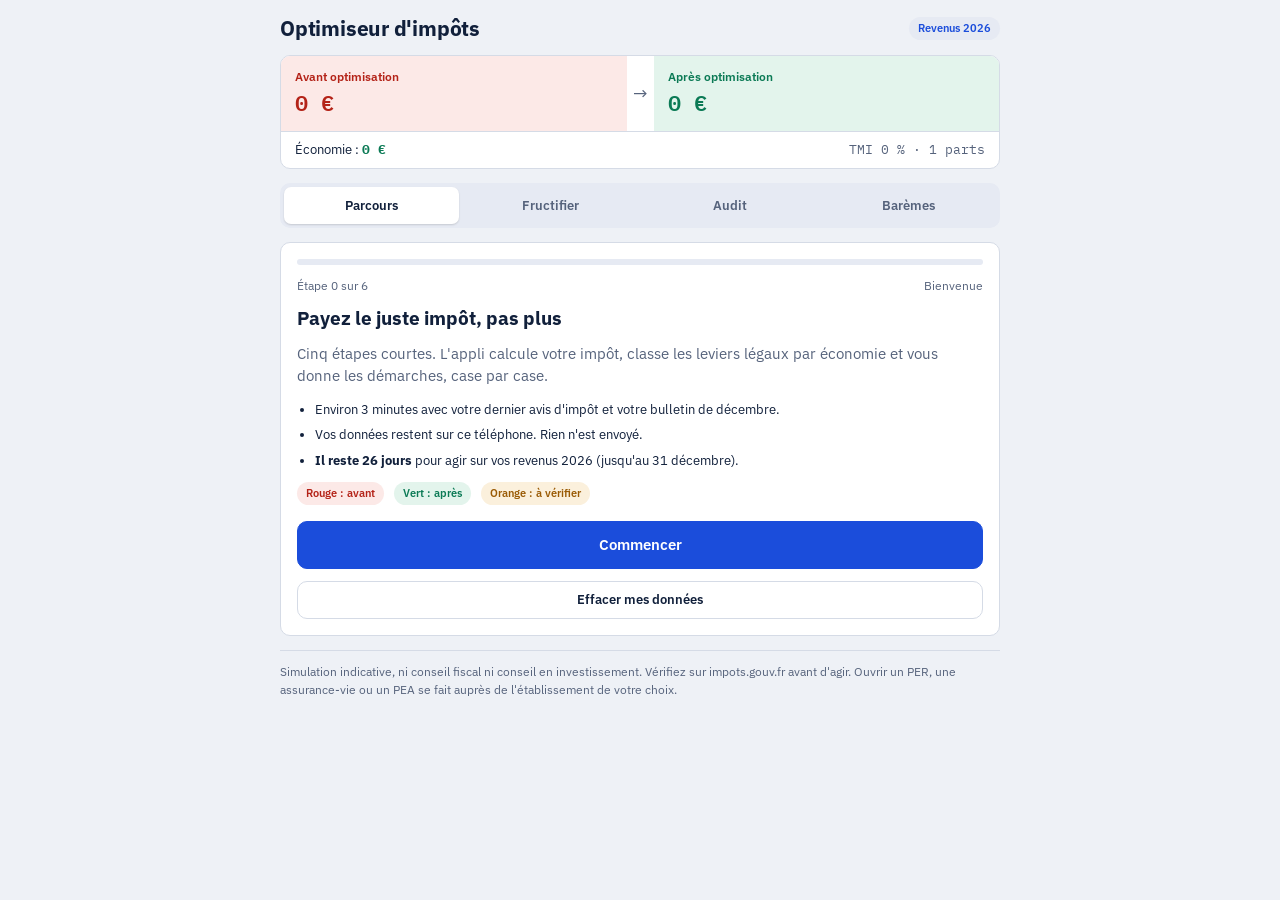
==== impots/index.html @ b3fdb509 "Ajout de l'optimiseur d'impôts dans impots/ Parcours guidé, avant/après en couleurs, module Fructifi" ====
<!doctype html>
<html lang="fr">
<head>
<meta charset="utf-8">
<meta name="viewport" content="width=device-width,initial-scale=1,viewport-fit=cover">
<title>Optimiseur d'impôts</title>
<meta name="theme-color" content="#1B4DDB">
<meta name="apple-mobile-web-app-capable" content="yes">
<meta name="apple-mobile-web-app-title" content="Optimiseur impôts">
<link rel="manifest" href="manifest.webmanifest">
<link rel="preconnect" href="https://fonts.googleapis.com">
<link rel="stylesheet" href="https://fonts.googleapis.com/css2?family=IBM+Plex+Mono:wght@400;500;600&family=IBM+Plex+Sans:wght@400;500;600;700&display=swap">
<link rel="stylesheet" href="style.css">
</head>
<body>
<div class="wrap" id="app"></div>
<script src="params.js"></script>
<script src="calc.js"></script>
<script src="app.js"></script>
</body>
</html>
---- impots/style.css ----
/* Code couleur : ROUGE = avant optimisation · VERT = après · ORANGE = à vérifier ou contrainte · BLEU = action */
:root{
  --bg:#EEF1F6; --surface:#FFFFFF; --ink:#11203B; --muted:#56637C; --line:#D5DBE6; --chip:#E6EAF3;
  --accent:#1B4DDB; --accent-ink:#FFFFFF;
  --bad:#B42318; --bad-bg:#FCE9E7; --good:#0B7A55; --good-bg:#E3F4EC; --warn:#9A5B05; --warn-bg:#FBF0DC;
  --font:'IBM Plex Sans',system-ui,-apple-system,'Segoe UI',sans-serif;
  --mono:'IBM Plex Mono',ui-monospace,Menlo,Consolas,monospace;
}
@media (prefers-color-scheme: dark){:root:not([data-theme="light"]){
  --bg:#0C1322; --surface:#142038; --ink:#E7ECF7; --muted:#9AA7C1; --line:#26334F; --chip:#1E2C49;
  --accent:#7FA3FF; --accent-ink:#0C1322;
  --bad:#FF8F86; --bad-bg:#3D1C1A; --good:#4FD1A0; --good-bg:#12332B; --warn:#F2B15C; --warn-bg:#3A2D14; color-scheme:dark}}
:root[data-theme="dark"]{
  --bg:#0C1322; --surface:#142038; --ink:#E7ECF7; --muted:#9AA7C1; --line:#26334F; --chip:#1E2C49;
  --accent:#7FA3FF; --accent-ink:#0C1322;
  --bad:#FF8F86; --bad-bg:#3D1C1A; --good:#4FD1A0; --good-bg:#12332B; --warn:#F2B15C; --warn-bg:#3A2D14; color-scheme:dark}
*{box-sizing:border-box}
html{-webkit-text-size-adjust:100%}
body{margin:0;background:var(--bg);color:var(--ink);font-family:var(--font);font-size:15px;line-height:1.5;
  padding-block:16px 48px;padding-left:max(16px,env(safe-area-inset-left,0px));padding-right:max(16px,env(safe-area-inset-right,0px))}
.wrap{max-width:720px;margin:0 auto;display:flex;flex-direction:column;gap:14px}
h1{font-size:21px;line-height:1.2;margin:0;font-weight:700;letter-spacing:-.01em}
h2{font-size:19px;line-height:1.25;margin:0;font-weight:700}
h3{font-size:16px;margin:0;font-weight:600;line-height:1.3}
.eyebrow{font-size:12px;font-weight:600;text-transform:uppercase;letter-spacing:.08em;color:var(--muted)}
p{margin:0}
.muted{color:var(--muted)}
.small{font-size:13px}
.num{font-family:var(--mono);font-variant-numeric:tabular-nums}
.card{background:var(--surface);border:1px solid var(--line);border-radius:10px;padding:16px;display:flex;flex-direction:column;gap:14px;min-width:0}
:focus-visible{outline:2px solid var(--accent);outline-offset:2px}
button{font:inherit;cursor:pointer;color:inherit}
a{color:var(--accent);overflow-wrap:anywhere}

/* barre du haut */
.top{display:flex;justify-content:space-between;align-items:center;gap:10px}
.tabs{display:grid;grid-template-columns:repeat(4,1fr);gap:4px;background:var(--chip);padding:4px;border-radius:10px}
.tabs button{border:0;background:transparent;color:var(--muted);padding:9px 2px;border-radius:7px;font-weight:600;font-size:13px}
.chart{width:100%;height:auto;display:block}
.chart .grid{stroke:var(--line);stroke-width:1}
.chart .axis{fill:var(--muted);font-size:10px;font-family:var(--mono)}
input[type=range]{width:100%;accent-color:var(--accent)}
.alloc{display:flex;flex-direction:column;gap:8px;padding-top:12px;border-top:1px solid var(--line)}
.alloc-h{display:flex;justify-content:space-between;gap:8px;align-items:center}
.tabs button[aria-selected="true"]{background:var(--surface);color:var(--ink);box-shadow:0 1px 2px rgba(0,0,0,.14)}
.prog{height:6px;background:var(--chip);border-radius:99px;overflow:hidden}
.prog>i{display:block;height:100%;background:var(--accent);border-radius:99px}
.steps{display:flex;justify-content:space-between;font-size:12px;color:var(--muted)}

/* avant / après */
.ba{display:grid;grid-template-columns:1fr auto 1fr;gap:0;align-items:stretch;border:1px solid var(--line);border-radius:10px;background:var(--surface);overflow:hidden}
.ba .side{padding:12px 14px;min-width:0}
.ba .side.before{background:var(--bad-bg);color:var(--bad)}
.ba .side.after{background:var(--good-bg);color:var(--good)}
.ba .k{display:block;font-size:12px;font-weight:600}
.ba .v{display:block;font-family:var(--mono);font-size:22px;font-weight:600;font-variant-numeric:tabular-nums;overflow-wrap:anywhere}
.ba .arrow{display:flex;align-items:center;padding:0 6px;color:var(--muted);font-size:18px;background:var(--surface)}
.ba .delta{grid-column:1/-1;padding:8px 14px;font-size:13px;border-top:1px solid var(--line);display:flex;justify-content:space-between;gap:10px;flex-wrap:wrap}
.ba .delta b{color:var(--good);font-family:var(--mono)}

/* formulaires */
.fld{display:flex;flex-direction:column;gap:5px;min-width:0}
.fld>label{font-weight:500;font-size:14px;display:flex;justify-content:space-between;gap:8px;align-items:baseline}
.case{font-family:var(--mono);font-size:11px;color:var(--muted);background:var(--chip);border-radius:4px;padding:1px 6px;white-space:nowrap}
.hint{font-size:12px;color:var(--muted)}
input[type=number]{font:inherit;font-family:var(--mono);color:var(--ink);background:var(--bg);border:1px solid var(--line);border-radius:8px;padding:11px 12px;width:100%;min-width:0;font-size:16px;font-variant-numeric:tabular-nums}
.row2{display:grid;grid-template-columns:1fr 1fr;gap:12px}
.row3{display:grid;grid-template-columns:repeat(3,1fr);gap:10px}
@media (max-width:420px){.row2{grid-template-columns:1fr}.row3{grid-template-columns:1fr}}
.opts{display:grid;gap:8px}
.opt{border:1px solid var(--line);background:var(--bg);border-radius:10px;padding:12px 14px;text-align:left;font-weight:500}
.opt[aria-pressed="true"]{border-color:var(--accent);background:var(--surface);box-shadow:inset 0 0 0 1px var(--accent);font-weight:600}
.opt small{display:block;font-weight:400;color:var(--muted)}
.sw{display:flex;gap:12px;align-items:flex-start;padding:10px 0;border-top:1px solid var(--line)}
.sw:first-of-type{border-top:0}
.sw input{width:22px;height:22px;margin-top:2px;flex:none;accent-color:var(--accent)}
.sw span b{display:block;font-weight:600}
.nav{display:flex;gap:10px;margin-top:4px}
.btn{border:1px solid var(--line);background:var(--surface);padding:12px 16px;border-radius:10px;font-weight:600;font-size:15px;flex:1;text-align:center}
.btn.primary{background:var(--accent);color:var(--accent-ink);border-color:var(--accent)}
.btn.ghost{background:transparent}
.btn.small{padding:8px 12px;font-size:13px;flex:none}

/* pastilles */
.tag{font-size:11px;font-weight:600;border-radius:999px;padding:3px 9px;background:var(--chip);color:var(--muted);white-space:nowrap}
.tag.good{background:var(--good-bg);color:var(--good)}
.tag.warn{background:var(--warn-bg);color:var(--warn)}
.tag.bad{background:var(--bad-bg);color:var(--bad)}
.tag.info{background:var(--chip);color:var(--accent)}

/* leviers */
.lv header{display:flex;justify-content:space-between;gap:10px;align-items:flex-start}
.tags{display:flex;gap:6px;flex-wrap:wrap;justify-content:flex-end}
.figs{display:grid;grid-template-columns:repeat(3,minmax(0,1fr));gap:8px}
.figs>div{background:var(--bg);border-radius:8px;padding:8px 10px;min-width:0}
.figs .k{display:block;font-size:11px;color:var(--muted);line-height:1.3}
.figs b{font-family:var(--mono);font-size:15px;font-weight:600;overflow-wrap:anywhere}
.figs .g b{color:var(--good)}
@media (max-width:420px){.figs{grid-template-columns:1fr 1fr}.figs>div:first-child{grid-column:1/-1}}
.mine{display:grid;grid-template-columns:1fr;gap:6px}
.res{display:flex;justify-content:space-between;gap:10px;flex-wrap:wrap;font-size:13px;background:var(--good-bg);color:var(--good);border-radius:8px;padding:8px 10px}
.res b{font-family:var(--mono)}
.res.off{background:var(--chip);color:var(--muted)}
details>summary{cursor:pointer;font-weight:600;font-size:14px;color:var(--accent)}
.todo{list-style:none;margin:10px 0 4px;padding:0;display:flex;flex-direction:column;gap:8px}
.todo li{display:flex;gap:10px;align-items:flex-start;font-size:14px}
.todo input{width:20px;height:20px;margin-top:1px;flex:none;accent-color:var(--good)}
.todo li.done span{text-decoration:line-through;color:var(--muted)}
.off{opacity:.65}

/* résultat */
table{border-collapse:collapse;width:100%;font-size:14px}
th,td{padding:8px 6px;border-bottom:1px solid var(--line);text-align:right;vertical-align:baseline}
th:first-child,td:first-child{text-align:left}
th{font-size:12px;font-weight:600}
th.b,td.b{color:var(--bad);font-family:var(--mono)}
th.a,td.a{color:var(--good);font-family:var(--mono)}
td.d{font-family:var(--mono);color:var(--muted)}
td.d.up{color:var(--good)} td.d.dn{color:var(--bad)}
tr.total td{font-weight:700;border-bottom:0;font-size:15px}
.tbl{overflow-x:auto}
.bars{display:flex;flex-direction:column;gap:8px}
.bar{display:grid;grid-template-columns:56px 1fr;gap:8px;align-items:center;font-size:13px}
.bar i{display:block;height:22px;border-radius:5px;min-width:3px}
.bar.before i{background:var(--bad)} .bar.after i{background:var(--good)}
.bar .t{display:flex;align-items:center;gap:8px;font-family:var(--mono);font-size:13px}
.kv{display:flex;justify-content:space-between;gap:10px;padding:6px 0;border-bottom:1px solid var(--line);font-size:14px}
.kv:last-child{border-bottom:0}
.notice{background:var(--warn-bg);color:var(--warn);border-radius:8px;padding:10px 12px;font-size:13px}
.disc{font-size:12px;color:var(--muted);border-top:1px solid var(--line);padding-top:12px}
.chips{display:flex;gap:6px;flex-wrap:wrap}
.chips button{border:1px solid var(--line);background:var(--surface);border-radius:999px;padding:6px 12px;font-size:13px;font-weight:500}
.chips button[aria-pressed="true"]{background:var(--accent);color:var(--accent-ink);border-color:var(--accent)}
.hero{display:flex;flex-direction:column;gap:12px}
.hero ul{margin:0;padding-left:18px;display:flex;flex-direction:column;gap:6px}
.legend{display:flex;gap:10px;flex-wrap:wrap;font-size:12px}
@media (prefers-reduced-motion:no-preference){.prog>i{transition:width .25s}}

td.num,td.d{white-space:nowrap}
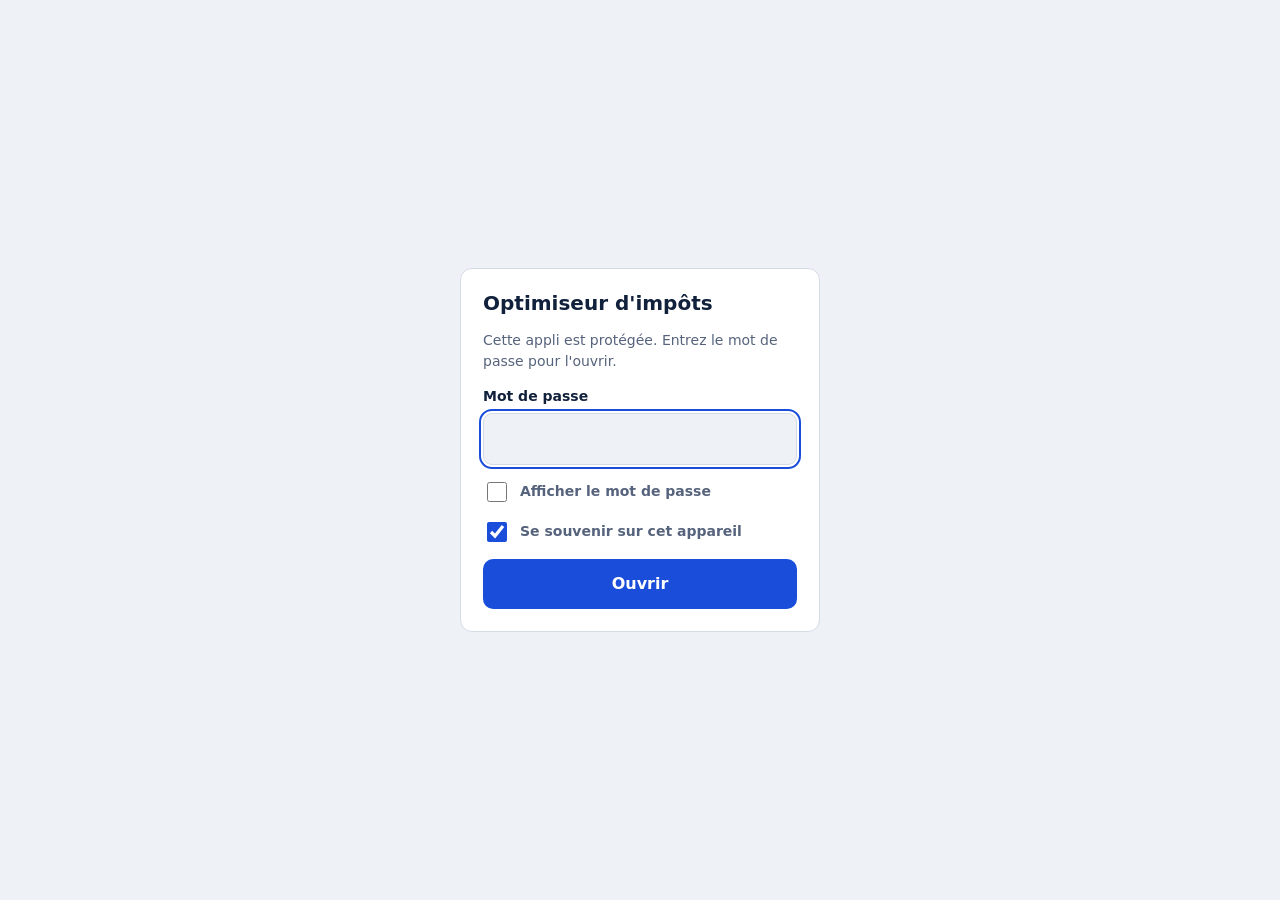
==== commit bb340052: "Protection par mot de passe des deux applis Le contenu de SCO Rempla et de l'optimiseur est chiffré " ====
--- a/impots/index.html
+++ b/impots/index.html
@@ -4,18 +4,85 @@
 <meta charset="utf-8">
 <meta name="viewport" content="width=device-width,initial-scale=1,viewport-fit=cover">
 <title>Optimiseur d'impôts</title>
+<meta name="robots" content="noindex">
 <meta name="theme-color" content="#1B4DDB">
 <meta name="apple-mobile-web-app-capable" content="yes">
 <meta name="apple-mobile-web-app-title" content="Optimiseur impôts">
 <link rel="manifest" href="manifest.webmanifest">
-<link rel="preconnect" href="https://fonts.googleapis.com">
-<link rel="stylesheet" href="https://fonts.googleapis.com/css2?family=IBM+Plex+Mono:wght@400;500;600&family=IBM+Plex+Sans:wght@400;500;600;700&display=swap">
-<link rel="stylesheet" href="style.css">
+<style>
+:root{--bg:#EEF1F6;--surface:#FFFFFF;--ink:#11203B;--muted:#56637C;--line:#D5DBE6;--accent:#1B4DDB;--accent-ink:#FFFFFF;--bad:#B42318;--bad-bg:#FCE9E7}
+@media (prefers-color-scheme: dark){:root{--bg:#0C1322;--surface:#142038;--ink:#E7ECF7;--muted:#9AA7C1;--line:#26334F;--accent:#7FA3FF;--accent-ink:#0C1322;--bad:#FF8F86;--bad-bg:#3D1C1A;color-scheme:dark}}
+*{box-sizing:border-box}
+html,body{height:100%}
+body{margin:0;background:var(--bg);color:var(--ink);font:16px/1.5 system-ui,-apple-system,"Segoe UI",sans-serif;display:flex;align-items:center;justify-content:center;
+  padding-block:max(24px,env(safe-area-inset-top,0px)) max(24px,env(safe-area-inset-bottom,0px));padding-left:max(16px,env(safe-area-inset-left,0px));padding-right:max(16px,env(safe-area-inset-right,0px))}
+form{width:100%;max-width:360px;background:var(--surface);border:1px solid var(--line);border-radius:12px;padding:22px;display:flex;flex-direction:column;gap:14px}
+h1{margin:0;font-size:20px;line-height:1.25}
+p{margin:0;color:var(--muted);font-size:14px}
+label{font-weight:600;font-size:14px}
+input[type=password],input[type=text]{width:100%;font:inherit;font-size:17px;color:var(--ink);background:var(--bg);border:1px solid var(--line);border-radius:9px;padding:12px}
+.row{display:flex;gap:10px;align-items:center;font-size:14px;color:var(--muted)}
+.row input{width:20px;height:20px;accent-color:var(--accent)}
+button{font:inherit;font-weight:600;border:0;border-radius:10px;padding:13px;background:var(--accent);color:var(--accent-ink);cursor:pointer}
+button:disabled{opacity:.6}
+.err{background:var(--bad-bg);color:var(--bad);border-radius:8px;padding:9px 11px;font-size:14px}
+:focus-visible{outline:2px solid var(--accent);outline-offset:2px}
+</style>
 </head>
 <body>
-<div class="wrap" id="app"></div>
-<script src="params.js"></script>
-<script src="calc.js"></script>
-<script src="app.js"></script>
+<form id="f" autocomplete="on" hidden>
+  <h1>Optimiseur d'impôts</h1>
+  <p>Cette appli est protégée. Entrez le mot de passe pour l'ouvrir.</p>
+  <div style="display:flex;flex-direction:column;gap:6px">
+    <label for="pw">Mot de passe</label>
+    <input id="pw" type="password" autocomplete="current-password" autocapitalize="off" autocorrect="off" spellcheck="false" required>
+  </div>
+  <label class="row" for="show"><input id="show" type="checkbox"> Afficher le mot de passe</label>
+  <label class="row" for="rem"><input id="rem" type="checkbox" checked> Se souvenir sur cet appareil</label>
+  <div class="err" id="err" hidden>Mot de passe incorrect. Vérifiez les majuscules et les caractères spéciaux.</div>
+  <button id="go" type="submit">Ouvrir</button>
+</form>
+<script>
+(function () {
+  var D = {"id":"impots","iter":600000,"salt":"4r4L57R8OZOiMh2BPppAYw==","iv":"BMoftlygWNeYhA72","ct":"bpT/smKWw5t0KqSNMHw0/flirz+NlZtHzWcdR+HH6gSvURE9rX8y9WTKLU5cIkwkW9RKjoduJo2BXuY49rKn3UB+IH7U2OjMyc5VPpYePfGCrC/qRBCkzbY8iQ1/uTGlV6MbZE7IjgNk9Z83cSUD2bUtfGWtwft77QEUyaQfGIfo0mpdRXl9D/eOV9gKiXQQp/M/UBdzRLtYzYjid2/f7u1X+bcQE3KZFTVnJmn38sNwWAMMy1jpcdax1OOIcsmxZWy9DoLHLkEPfc5ycLywIAlqtzuSCnnixW5QTMCOfpskhFKkv/DNPfFTcRnN2ZQNkXA+rjT0HAOrtbecdLw7ELbeVuyWYL2SOGI7jwAlo/IHHTP/aPgAFQDO88HE/xYFEQieDX01ppTvIXKKfJcnvG1mzxzKu/ewgBwfDJKPHReWCtzcv82UOkjyinxl2+1EuwpCuNNFVf1NmlJtoIDgrM+43Og0QoOfB7sfSu1oZoEPpGt2rpL+eqpGqN66I0QqQLzuYWnhRePhkX/qxeyDB7xn/TPqDaXpWIVBLN2UOS5BPIKvhmOdY+ZJ+nlYZDm6OTDJceCwwqzbpojDSaXEWmSnQENWtsgufX229OHXN3fQ8gn+MBtTT2nzl92EuPOTum5kFztaM7WIgiHfHZCuoK2A8owhBabzl6HnNPzqsyTMWr9Ya+QSDy8dcAy4wRhtPl+h/qDbc/qge8lxwd7terSA2qIifhspRbxUUMU3Hjm6lqJ/hyP6x5q7erZ19mC5bxWDSAMu6JUOHtx7yrNzlB0krE4ySV6VJFkPDd5UuaCiC8w+yjG08aKosoCOHS6ZsktxiDNZZcpB3hTtDA0lhyuxaS+lojOPsDNzBZWAK8ATWw/Dwq3Xzdcfq5nC/+mlx33F0JMzZINL3EdJkrJVwMCshXTj4RqQqyvEYbj3gKu5xlhn+SfX7kSBCTfhRCO14CIH1ASM+G5t4cH/VXE087FYPp+0mo0Kf1dvct7vgkXvA7HCc4QDvlM7ruHijaeDS2nNAvOaSnw13HIjKbG9Y8mYH7Qxo+z38BSHpBigQgyUMgX/[base64]/P6jlJD1jdCLtTf6m+P4PfAAY4B6WTyV9Vitn1pKUxKW7izbD4jjv9Mk5eOLNyOL2eS06pd5LAAiOaF6TkN6M+YDLvI9pwQdH6ZNrkkjkF2Mw927JGRK/4OI7JUtdUTf9Z68+o/uI5Ty7mB0vjS8quc8WG6TQ4j9578wHGKp9FCNM7tZVxSu0Xu/bNMAhRKbFtNgexSV4Dx70qNGNdnDJSSVcbgsSiCnB7FJ8US9AEfsKUjS90Z2S072FPsAE6/QgNl+kZG38WeUnSgeq8uM4NLqzQvJLAVwkyfScAod+jtaT/KkuO3yqFLUeilEnoj+D1z1r/[base64]/r7lp6mWD2OzVUUU+0cX1JOGnUZ2NnnLaNqINVhtn25wvudwLOTWvToAnM6zcF1noAeeTXjkd4MmNhklqv7+AGO/qXQS39uJIc9yz7MIsDsnlYcVsgMRGVUDcaJuZlMyI2xfuXzArQoWBOzZzjDU0TvFNLiFwns+HLzN5n9PVjcbhNJh0Oq6tSfz3p9D6b2Ml/WrhrX4fqqMwpL2Gz+GwjQrgWD3KIqVkobaJZs7AUF57QtcG7NieH7eV1Kz1SXURM+cB+TKfjR74g2gijbck/wuZpPKp1+E9lcyamch0gCVW/9Y9wnbEYn/ZR929/eNwI3lbfynGs1Oc5nY/v81wB0JBpJB6k4ilcbTQyWOzUSGHJfe49NhesIbDdNMn63hQgnmWtw7LlTtbBYBJjICzx3n26/miIej7sVupMNhKsNBtgqm4TB2V8tSYOv8JJ7e1h2JYzTnFks9uaXrjIfX9DvXf3Tb+MTSe4g5wzMAqaycr4whh+ZR+Lfd6gheBEnkqZpvoQgdSoDmhQvnuxQ8FJaasxQ/ma1JfldwoQQl+eNaiAuO94gp9QMzue+06KN9a06axO71KCglXdbwtK7ftgsw0uWQGtFSYijs/VMPjbYEGmS3JNH6shOooSabzCeLruuUzhxw7MgfZBQhqRDlSFb+fJqoQDrT5ANcMyIuXVBbnVvObYOXgkc+5yKSCx+cZ3LDaBtUBKFiAbNv28NwT9Go6/GccLsfQ75isyfsz564+GQdjvcSt/nWXPlA4AUIgofCgiJ7C5hSA6OrtXPOM2dEqo88INQIzhvkG1AnDzsGw9e4DTS/RDNxgDiyZmHT0V/+XSzr4tP5x8RILafNIzVAsE/nxZi/+sJSLWyI2X2xci+WNkoHRyn+pL9tBd8kgmmXbskF4uACXz8+vZIH0MiCQzCT65PxVJOmIOH53vw/wUxbGOvdFCUmXpfGdZn5LGeUtlJ3QOLeNEeJ0rgENe4zWgrIZklQLUd/YlnCShyp6EPZs0uo3eQdpFJRC9wo2ejuBZHaNWSph4YRSAG3MvcrhoBGNankQLY56J6OOEFozs7o9lnypTxhW5McXi+Y6bB6Ol/LXLn1PYemS7PkYmWiIBijzsV8I2cXXz4vPh3b6rSsYYpV4DAKK8jz8ClwrCd9XHKHaNDhQPEQu0kFJFHeV8YrsBH/UBySPpj8+1lZUPhswG1zDu/tor0aWHEvXERdNpoSJko/vD8I+9bFJVDQaAIvigPs3BKZmCRRyH8REOwUS4xzuIIUSaJtou1kMYW5/H+1cEhMa0KsAyNoxz74Tw4BRNSl3phtlcdcadIQJHM9ucN0AJMbQuv2nt5IhZMWchpe+T0xx5J8y3XNtVPdCLm/MdAXAxZSXpk6CoKCQFvBmcG8yzbzlrU8sxQYMFXwCqVtV+UgjSxvL7fge++dgmyw2p6O/I6Vlz3Ydg1esUaOBCZ+1G0cR4FwnelY09rLGLVLPawdyYCDCyKMWMlfwgK9OQoh/kvrJTQgTtM/UK3nkdQXWxB+hQoFuBUsZstvFmko6jdz/5WRfRtbWCEPgskYJyjer+yZz6R9uzF4epAMpqWAXrElKr7f35XD/Gn5tZoY1rqE3TTkbm2wea6LCguyHE3PDlkXh8ib3HTcPtvVpWo/gieiRYG01aUyYyWEoPCf4deXAbQnjb5q6k591iQgW+H3c3F/B+R13KvUZ2R0fMCLl8HtfV78WwXHBis5ahMNTmndm8o8QItF/jAYB5BKDVpkrB+08b93SQJ4tfdubwyVOBs1UcBhH4jKceqoEprszCzcViBDGtF82kQhF7voiw0jpYWoiSf+65/hKHC9f0jYZ2b+fdtV4d1tvoO3TDNTADzWfhBhciW8iwU8NfLxuXUwvrWPq3umBtZ+tzrordPkj8Nc7rL2mpGkKa8ESM642vgwje9KalkT/NmLMdGLRiTkkJL8XRbSmIPELfaBW3eNGBadXEGE9Jgm12+MkuTTSqgE5+yj0spBfGGVrQdwgLjybA65eoMkcPrL3d79zlfYACgX9IIJT3Gt+GTLpPzMva/VUGfD3/eN34Gya28Vvr2m2cG9kEZbP792WfiX1j8hQVrV462dvWqMSHcAv1czRpdmy/alCWTJsielYpTbm3VzVD/bezHmrD8L8r7OXd79S19IuakFbFOLupIiPhfQBuOC0Jnf3yXrBkKSir26skVd0q1Gb5jsTxG2u+RMI9fPxflSpQahyjgP0stp2sjXnl9v/92VwXiwyO8PkU5FA50ihkege0dYqB+lBVh/kGkAAfeMi4GVleQPRxmY+dN+/mP5seI5n7FqUuOJttL0GK9NBnxLEuFBnoUkF9MNm9t+rmSjuffa+DZm5iEKTcUyfVfu5Tb5o1Gz0ADBGIXsSnA0Mk912ZlcsRQn72IXHmEzdOfZ+bcAVn1cHh3Cc1DV6pVAFAWl3wiG04+nZKITuswQ/6RVoHut72GnzFxsG2xc9/1wakQbtNJV/KFKvPPxYpYA4v2bgRGdXet6HKVEbQLJeihDmPMMShLDOe5LUFSs20LU2COSDMegzjbAFVZLoWFuJ0cregVtkgjZGYhzqQkUeeAcRcFAtsQDgeGSCkwYvTZstIsC9fDLXmia7AWg9+B6CWz8wqQrnRELzNH9H6Uz/n7im1YxcxahM+9eKfCvuJMd15XsVMzmjghkegXKeE7P5zajHpNsWjDzZJ5mPUR6OU2qvbc3QRPprYkCy3Tj7Nz/CcvvBFsD2h/hVVTRd/Ma34jI++7tIF1Jwsq/lNJNBpyVL+YDJ/HCw/fWZkmUoYHgrF+VqsYOthyiM1Ilc2rrQIpNnvvjuyUXfjPfgwiEuIg7oKIO6xE8lOvw+m+tfU14iKoqftOCQddFIXvtCeKxkyZvbdoVV2KL46FYFrkEmeHkW9LBNeusKYFLRl6yidvx1imfEBToetHjbStTB/7Ok13kuH5iH/gOUITnelfmpSEIXSQeEvcVj1rxFCGJtnNTA95/[base64]/34Br+SXHckI533zGmTUGLagkjLMW5MeuW07tIXFda8235omD0e+vAwDFhmXxnggdpepDWBwfmA4WnC2EXpkGP/QHY2zhPk7D0v1CEah5YkiyUi1fE+7FHVLNYcDv4UjxEUVr5sHpGJXItQUQ+7EVk5kZx0yXY7YnI8hvICtSrebHSGz4KqOZIvahazxWT3r677xb9sf3XVTwVTBy4kXy9+au3RP4fPCublLXfYduMP0wYKD5eE1xqNPyDXpTgMYsK76gGMQQNw+a7D+F2ZEpTj5Yyky/UxUMo0bIsEfe2SQPY6HPNPQ3LhIB8p1k+90CLfj9HVH2xj9hqiOfb5gPub461VHFpRWAynH0rTurZhE8Ty6UKWTuB5U7ygdGX0TOJnFsNSFDRPR4jKxQ1egvIzQqyff6lYffCqd6HDO91JRRv17fKoNDkbkZuhjgsxx6FnT/Y6fIY8/GSdCilphAixrLJienJOKCfTtCFfJx3/3tqP5AhAErSY5d3eANar/JCzQ5ad5xQcnhX1JbI2n6uH9UA5QS3rX91nnr3oFPVY9I2IJK/cIbuySmql9+qAtq9dpnCHJvOvvOBIrmqFRVbHo3GiQUK44ZzGHeH4jThXJtUEm6NpDkcjG4KHMAwz7as+uIZPSB/eEPrOTmApqwJc+BqR+GzUtmQiKTvSv82ZcTl3gSq8isjgNGnG+tgPcpfNR5P8BEHxqIfaZDHynX+BcdM/ie/kf5cXJFPQOAeIRknenwioIquahF6CZGHkC/[base64]/XmC0lhvEHxJ24x5G+s82/cQzZ2gMJuuAR7csMC8BCW2csqCY/xqC+x1lfHlii5g6G8Mh8Dw0t3NKyL4R9WPpYYzZYJIe6uQrWsOY0goamxn4ZpFZrRnTJ7eaJ7dotr9vXHUW4hfPuuAFG5FECAU9qe/Ag7bRvPr4C9IhOLXPi7ec8TGrJDdKDvOXkjWHeevitwjJrUehvWIFTRot2JjuygFsfeiMKD3YZBBvUNyAvTFp/+nOikIFXo+EWbRwDhjIWesOFmAA3PSsjkk2XO4apiRMsyXLNuvnATdQ6Q25rSKdP0Nt9W2yU/SQhfIjuDFjx/o1o+HKuLCTUb1LyM49nYkq+tpftQu9E+NmqHsAYY7s5cAwi1My/+ggAhia/fN1Gv99kVkinc5qhRe12xHzyLbzHBoSM2qrzDuK1EXjBphzVxXJGJBSV7/hj02vwI2SBNmmYW416iCxbP2+r6YLSYtV5RJwhsFEExxiZ/txMftCE3jM6Ubif1s2YVSaKxwsT2PPVnjM++JEYGkw9crwbnaDc9TBnp4D0A81NQMDj9apsRGmpM8lRL/5EMpWtEcCZ5UuolzlTRjepz510ZiW5IfZsmmDTdaqE7P+u0GovIeO0EnFfX80Ri8iXw99Aovv1ygIThElrXLLNhKJmEF4gQzpZg/4TRjzLUPsdujPfplf2Nx3Q3w8uIA7K0ydVo4OPxBbAFAxGCF4a0Bj1BDTffuPKOK+ZqKseFyrRu9I14PTbZ4gjwmM/Wq8Wl9lzpWSKywfTE185bXkxvJPD+EN+ZrfKecrqYfJnfs8izrF4FLVeTzGftUqz3WZVTVUolAEavD+qiboYPZEV+VhHqdH3t6ZvxJNA03sP1c2HgiHSetx/2SKqdf8Hw4tk7owJyxOd5uB31RFBuAvSCfouUJ/cUWBbYcpiumPuQeFAhemyyW95sRMyIT+p1o3IUkznThTlJKpWY8D0cvzkYYbC3a1W/fhQyO8YOLk7vdSI2kyLednYjnl5KtOyjvlJfnWB0EnnQLXDlGVUOiEzYsvgFmL2+hkoQtb1rraUxcUiu+a1fjjuz+JC9MVaXgjgzghlQIjmU6+cHFMSaSEhQ1PKOJ+9Ruc4pqaOoBYxGT7HKOnoHhLBdhFfTM1g0RP20xlyi24e8Q1RaETZayvXVU/XAneD0/[base64]/RMrF9zk2E654sRvVOXq73Buvk09KGfFeRs9o8NX/rz06KxLc1hHtkEWCLTNDNRhcLp+Ho48Hu9K7k2C8mBIGv76FCD1SuKhPAq8jwKA/V6zT2TxPi6UQS0jv1pRiCxzxEkdYxHI7qehr1WOIIN0gpV2OfY261zDIuIgYdVlPBWgvWLt3MjNmmKMabb0usMdOch5NygdL0/zMV8rALR0Qzk1L7LrQwv3IbdI+dTvtoNnB+apmof29aP9jz73k71blw5bFgJWY+WjgqgvVO4NqbTEw33l45FsWnzQU6fiAdUBwnEr1ThNnO3cWye09uhC5j9qfZvLddcbfvLsBRH9pZBc6OW/k/BvEOYIOilRKGt8qMGIi28bvTxS5de0dT/8TnnYBV4b6hgamzwu1d0UbTLUiERC9UfNWcMCLKAJ8N3iXrgXVM5W8er0GAcmHLsDGVUwC9edrNej9O2LghpaAghKuUFkQCaDI35jfW2c3yCH/TdjeIGXiZ8lPlf/x7IcUml1Kpo4yh0sulyujQlv0dJHkh0wEF6A4aUVpOA55UOXg3N6iXTuFV9xcpuSP5KcSaCIkksoCZYw9FpDdHR8q8Wv/xHypBm5g537cFhdm+NzDmlXu2tstNuolpgfaeYGrQ6Css5j2W1uCKHCbhyGA+HY4O1F3QddVzowZ4dLdFqNZRZCHAB7LM61nL5SynpPlsx8dlSWe6gstVB4CJ6EDRRulRTHYRHP6FLAVyDxTeCe+0euua/dFn/ZMZTZ+VunXiRhcsEqJkJkfZav7nZI6Y2mZ3KKIRxiFMRgFaNsrMAZDugney3b4KvrT+AsF9JeH6wdCicSm9VjkYxOVmn7oGjDCKLfoWX4C+k1JxUeLaM+XOmOeMmETB85F5YGY2jS39ZdG9VcHu1rGVt/n5JbRmfKZk+ZU3MDAgyfd5THDbMxYYw0Vlx2YyDqE+gze6/WFXLuJ3dvar/UcOnFhwG7BQjSlVBhEQCQVADsxanKkWLWN0eAbCgLMducKnEzBAgRGV1ynDpRcz+fsiGiVAUwk5Avjva/vysYuZC303ndF92MGzOfZV41D5BQW7ESD2AoevH12XLwFl/u+PxW6HHrryxMlrlCVKoqq0SZUjwcOtYtHC9xftL3Jh+NIXHzORkEteCxjqpzCqLfDyOjQTnEuXR7hRc6M6C/HX9Vc/TBqAm+qWQntEGnvzc/O7cbaEW9NO69GRJ25ri6VxNYYJs7LbE1KwBVh6LvC1+gRR+M0y5IdejWWnUmB/MSOLOQthg3aFPjTP1Ck2WGlf5e0RwYvLXv8cMkR5KRufM8Eh47WZDGUhEkfOWGELT66iWbnprvIWQ8AngPhKEpJmO9v0mv+/KfE45tPW96rQu3sJZU+bW/VzhanJox5oI09zsglJFo17yGBnsUtuWL7j9PjsN46AspS7kKKVEbBS04SwYHAoKM8XbThpkWrxc6aYC/mWQlZCmE83fIBMzUH9PssCfnsU/yS5fd4BrBDwdsDlNKbxrX7nsGi4wr4QhqTj/5csaQHbJ1q3yMwFT0YJaPuzeSEdT/K5lA+S+ZxM28fTtCoWdZFhTD0pp+ZSd8f+g749KNetS9Eh6O3S7lobc6FF1+rN9rLeWSRNhxi/R2FwFCVR1UOXprrsw57u3b1MhwyVykChH0iivW0kXUYaPsI73iZ99S1EwEetxlW1W00D6DiK9OioFaKJCtrX3QGJy359u+KPKJ2hKPFKJcofdWvTNUohRwng/[base64]/eWmt9RjE8u1OpHg+Ax4+PRwNTSWRTwiyrjXEo6aQUDZk8E8VVFgCb2HmDRH2K0ilkzrge6AUeFTqJ1sVQd2IftmGxFwAe/gzKjkq9VjuG3qXiaCKaQtehvXcBnxC3jV21KL0CfxeCbCJkw4P4RsStgL/EDlARQt5pZX6Vli8CKH1jbC//vrFGJq1tDD4+mCG30fwdXcZlnYny9w5iQ/[base64]/8AkYvDRrFpghsuc8y7o9kgm3TgObdw4ag2C2GJMSSkU0teWKRsvXfIc3++G3LNUi+Iif09E+LY5xBY1dS13OpSk//KeuyNNCXEpXh65DFQH0diKAedwGYQ8RpTm4bGmtZyS9QKhO+odCWyt7IJyKrmFAADsF2AaQNXeTE6A8//70p23j63Kfcwo2CFa8/Z4QeGfKL7KZ6PQlueXsyT0c0sGF95qjAv6BK5xv0KDgpfc0Y4w43pZRxEz8RCYNxrLaPzDicBE9u/WU6a5WSys7gKXY9ozLgthxcApurKpB2ktLv8RzYnLQR2YbOkMRWyjMr3W6S2iCPP1kLg/0f5iiyGa+Q+LDQt47tldc+ljRYS8B4ecp+uo+Q1nAXtRCS9MKDcU7SAZxPoIcXwnXW9v/G1uSYOAtRl+zu5jojepPiVHFYSVE63U6MwxUp+LbxW4/W1pnlIZD9YirGTSgAR9bh2IkFie12y099DKsZuagtLSK47YP4vT+tdvyrBFYei0l+9ZzOJJfcp6GKv9I/SgGQWirFmstp/RdCLqW3aYEob3yXHlqlo+nNCeCXNZ+BbT0vPQyF99hLvGX7ra4xqZL2tbxn5p3oqC5JXXm9yYdvKLuqwWEI2xZ9CaQKnUuosNeWEB3MRUyOJVkCw/D+OpLxDtnJ2fvAV3gjW8PqQQdMjHbvVJOZm/uA+rbLbWOHV8NTZDDbqNK0IXIOAOu/X21zYDx0lfEP4bKUCvQGlR6Ee184kfxM18RSlb2L20H1iLYdGzC1Fm37o2TzrO8RmR148RYAMt9fyFlM98LYGhOXU9VZp10jk6YgyuApl5+IMCeugNfPJZC3J/tk7lxvzVpmkHUsGoJyflqcSZbCPG50F+xAtVqW/DI5a14IB7Bme4QBvnKtyOHG/23ij9HBPEttS/P6liM0o4kRd+cMqzArp7CkYXqG7mx/A7pAkyxULXut6STkZbyU5eAVm5aewcqKYFoxooy4iIRBBVa9xC9/CYY6t5swUp12N1PvG90rMHM4aTtLmySdMG6fU189Zslfzo72XDJ4Q2x8R+eHEJZdqqS1wDZ9FJ/OQrNtyZu7WWLPY4txGyuYRYAV9Z5aoelJm5ImBkkjwLktrQSJFhDpR3XX9FDRlNLJIy7LA1Oe1EYuwo4Np/c/oi/ZbAtPEzszuW5fq9ZVNH2rdgAjKGK7fMe8+jjLLV3/Pnw408UBlGqRNAdmusxG1DmJ7wiXQwYkSqmj+Rri9ruw/[base64]/JWGfK6TKDlXRx7+GacNOvK+F7fk7aGcCAqJeQqLe+VKshsSZw2Mx4EaLSQ+KHkVetCVzlSELtdDbM7Pufe3o1IjxfFE9FAHUXm6HO/04zFBnjjT+jkQlrYJKB4us5a2ldpHEEVOtYVQ1tSTWEtVBB+4LZJeR3/+OwVwGQuLK9OK70QUreu+sb4/n6PxHl0NKpxeLAMrEWnVBM+Nh0ksfhcSFWVAipWgW+ePMJBbtOnGD4zvpNAuRL1h4ucQ+SqjJT63iv8LXPIrSqjAkqSdbKgpND353WS2s18rP0Tjkns6nTWc3D/bFFtd22hl/XuYO8MKJ0399jXF1IPLIR6au1dnjawVz1jFmKqqpBvzt6APNSZR14xZWAqX+xSyYuRJ0mOxKp+TzZOLMptQ9vfAgJq28QnkzxaeOp12nhfTHWwWxiS/WAPS2w87q+dF4/68CwMX5eLzrCxPNMiegrjMDPYYlanaz+3W9H5+HebM/R17k2OuZugXCpUmBEbMMQjavR7VIOYI36r89ZBwpfoucn31NvnLD9yVkpddcdEgETWNzH1xX7wGIXdYj/IgLJYiW1zedRPMQ4JVbv57hmbKK4OX23mrvVBEX1hXATst7g6wRmM/ZUl5E7E6LsaqKmyBodhwS4g1nnLzD/bayx7I1pRPphhu62yZnW7e81+h6tjqJCYSGB5BG2XFmYdEYa34xqRMqpLxDW2F1hyPkB/P0dUdzFNoAyIYDDIh12eMChbnqA2xkwgZW73p7gKUYK3bH9lJ9KrHYugsruR+TFf59AczuJYFtPKfI1ByGXwsiAG/vBWgqy1+G2GaDe+J+bMikAKLFb8nb+SowUv+k746uB7lNgPLufrW0OZlKPQcUBE5Q5ooxELxZ2B+R4VCkqUEdmGEqRGbzXG+S7STKoV7Vuh2ihm6zWA/bOaER9Bsbn4EMf8WFhTqdpgW0SI0O+CTnjjF09AC38yDyTfNzKwBkUtnbBqkv/NwNx5i7PFS9nU9QlbnwdOD+oOEAZj+U3nGuAhZwDFEnbNmZA1eLjiI04IXzr/f271NLurDZvJjeBHuShjOh2pNVr4hyyJ3X2cY4KeJ5eaPjtrmtO/[base64]/R4ZonE3l0XzhHnqMwcI4mIHI0ptx58G5lOIc4lJCliLun0Xv86i2PGqygg3++FhbG6lFVHoiHoVBqs9Li+QPLwmYyMMabGZR5udxwKZ6Yh8UEzTODYhxGKcxcyL0WvcqxzF0J22NDdg1xMtQV2kKRsM25zl1/4lxHjM2dIgiBzGoXLfc+IP8ZGxFt4GDbDRlURshcHUHtwcH35Qnrx/m4fcJspkxXFi6JErux31rOAi5fwZbBkbVwfrP+QF5hpwLosn092wMIAeP/RWP3ldN5DcfCy1idQ79ecnD8iUGlqINd8ZyeJuB/qlXJcbzdHXakkAN8nvtiXqWGL58oS3PuC/O5fEnG2CMm/EHKZWhkTFG6h5x0DLrw2Wh7Ax/PZCWrGWn4WpUgTwrzX0VUxF5sGCVD9cD3BmyWIPLgqa23LHK15bGITk+hAgRfOXlMGoovcUamUDEmUu3xWR98M6D0dX8Y6bQoncMTIzYxh6hM0UmjjBgnXmIYKOeKZ5niyuJ+JdVMtV7WepCifIOkBZ3gZzw3lALdbkobMntslwaea/AobyblCdkt2z4lEnUqMM0A34nmMQ2vCWZZeETsdvMCecGHKzwuU39c7ty+FAO0TZJQfP+FyK5XLjxYDc4paOhG9l63Tai4hsie5ZkALOQ4XtJzGFaD1DMt2ietQNEGITbDI/Cjs7ZqqUnIpbxRr05Z8ZbPCsW9EXC6c4p/E9fkk0nQnJQnFBP/CwNSUKIp2WeVnav9pHni9r9Og1uJ0yxkaNlHLmWLkWR5A71DeikZyQwt6TDW+Sv3c+a+dNWn/zktMoc1BvyO8uTXmP7icqFybkFRzlTHpzQtgoSNk/tI4KEgBWk1X9xopKaR0BNmjT+qFdzHCN+q1Mhrs5F/[base64]/65zoL1QK8jZSHWm37EPj3CvQ40mpor+SoYUlq+PDpUE+Hxky++YFrZod4c/9zUxSFwSVVK06PVNV98xY+w5ivXwsNSgGmmTUgD1uIvrT5o64qRoyFPDUX8SEU5k97Hm7bLnlovSE8+UFVEp6Ze5O5O2TA9opROfL+pRrGcLuaVjz5ZB1p9lYmIbN6Y3cr0Wk7l4Y+mfo1G7o+Gi1qhJNaBweWu5usjWnUrE3UWWMB1NH2GTiLhKOH4cwCrXz/Rmr1YbBWiGb1PEzjew9v1aWJCKStwffIodFETqAJi1KgLpZfKDfLdcBBnVIgrP6cpMamDnoRgpip7ZwUnEDEIsZxKD3ZcFtHZXPM3V1AgjX1A9VTeibtuvSITjumB3xGxBeSlbIbxEVmfJVNLUw9a6r1PBGuwfKE9YV37W6H1t2WdZBJN7JzCdS1UrpsEC36q/[base64]/H1Bt26OcgQScRj/YU/vbA1+mscBoFQorLd4dolm6tVJE7Lpi8zLkRtQ9/ZP6/6KR1TDKN+kf+kVcEjkn8gAASL1pRQaI75Wzm13/PGzWUXXuYV9A4W5gukJ/xq7DCA+2aq7noLXxt9VFJh1Dwbn4g5Xzsc/EnRbvafgn57B0CZH/ExRkxcbOCzcTDCvun1WDvuSFJYTNPoe5/TouiqV/q+ZTqRBpZBWEslJvkKbaPWhpEjGf9R0wptz8/ALsDVNCUk0mjWoEY/mpdPRnpHQKYrTXpyti/xMfR2XMD96cnNVwVDufaB1wb1wy92ffwSVq6CqZ+Oem6IFEm8u9osoGlFgXArnbEIHjgivqkJov4PgGxayVa4L2J7VIsSad/X9bTSPb0O4aHNQCrhfH6miBeOfbCsr8lKJXJSIi4SrVpx103sNXAQeuZ5bEtajarIFHqAl5tA8dvXlnsGxUeLiJIuNitBWrLW22eyHxEMRNBYqQ5FIXYw0TasrMRrsizeEsODRZsTGPejcag9wWhh/B49ZkWasjvUT8fMdhEhjlOVn6GdwzDlMxVgDamRUjFe5yBXjkpygWJD29HbpmgfyXuPCUUUXYNXq9lIgevBcJarXXqF9SERZBRUuNrNN1WX74zjaTyi6VetKziTn83d9BUIpsWPcpofOLQl9lD8g+Dt+JBv2jgVUSw+eZD1TkoT8jFvZZaxLcbX111sKM/yPjnPUZHsItGcu9gqwnZiYjeSWVEXblt7oZo0OY404aF1WqDM0lr3FvNK/Oe778WyNvr/abLg1qvd4mIjm0jcE8FroruurMyLJ7nPJi3isTWeKD97w+LAaDyYQc9GW+bP836ropLSCHUCD8uQ1OYoHlVQxibtDCGqk7OwReM4ZRf7rcBU+f/PL6EMuy/9ytlknNHYL1JOyvwbOtyHI2mXgSURDjS+FFPZEtzVE5qebWaGfzVhN1wCawwd6srvS3O7pO8vx9tjF7Qx+O+pPyUblV08gk3ohS+V57sky9yzOHlJNfWNQFNcfpvNUVyzW0DmxN5IhktzWhVYGpSngUtcK9aNoMZpUa0tJKH6VFUxl+DO4/2BT2bSqd6/PZA9Mr/7ibl46FYdR3u7FdUMr3cFjvq0Er382anxDwwKVsdZZWG0Ac4lYa2KK026IIPJefAPJ9bloQEPG6n+lEmVm6w9Korjg7AjOVwP5qDmcOaY6xgFMNahl/5bbWuKyZECvDa0WhZ7lobwK/K7MdooBbZSWwybDyXHBR++O+HqEK9302RT1Ys/rGrc16ygvYs6DcnITsfO7XKJEQTi94wtotI1cRjgeTrjolOPJPhRYhVEzqZQ5Lw2QO6CZ6OR+3zQwHg/a1JeJZt2+sV00jymU2zt0rRYvtAAtU+6FZPQ+h8cu1jD+oS3FcKdfMPTJubhLUTQK5NxBdgiTyRj3Jrw6tOqfRXgIDdgzCXPKZB8jGQQeoeB1iT/DWoYR7q7L33HbvnbDSH9VSNoeNhDXCN5g8hDFOrddtsIchkSSxMV/CnU0jxWzdsnEt/yM6YqbqVK581FtWs5SjVjkZceYf3Vv14ZHaORsxDWKmdIVE1aRpHzeJPQT5Z9sGopfhzTBQsAqbJCiO21fyntObK6rvAUitsHycWmfu/6+AkgZ5wj+0AsBpyCC5cJjixKgwkLYt8/I9WNlrBmz4g7+QBiv0Hi7nFpKvOt0uyNIKu0ElBXKHYUegafsXrpwuRW272jeVfaV+BgzWJDRyVpknSpTffgxASJ56BV+4Z7dgidTXzxNDKsplAY3fBI3L0Zlj3TamR6BEA5E57tGVbm9pTRUuk51W0dYgAmMkYsGUp2sjbFt0/Gn1H3t1r/QAvzyXIosFevuf6yDgu875FROgTVcB1r1rV8jKBo8EHdvqyv4Xo8uUlDXRIcmbYDX5paiOHUUnaT1fF0qnzD4phXUt7GWMQGiLSQJm9yuZIOXSGLs0gYOS83whxyBHRQRX8pRoc0Hls/nZU3SjdZ5x5vdodRRpbFMIlpQauttE+Q6SqjaqwZxsdUABl5fif4c+61ZGwOzJ2GZPG19+0QNAKv4Sb4dgCe93GHqGILmmfwS3avE7xHuDhSXQywcclW5x6TYMxfHGLIKw3ghYzWsERUweuJftIiOiG6SW1XqVY9MyQ9o6SES9xHg/ZYFJslYcWwmRRRELW2iDRChzx5s8QYQw2KvhnqfNwqVI/avbvcolHBom0fS/NUN/Kwgczl7vj6BhWIDEU61IIpiEDezOT6K2h4wqdu1Xi48aNZJ+C/0qX4dctzOQsNx9dMIEUif9kS1y+gLyS8utmE8VLX4ir3+HRveWZl9PB6j4/RtiWGjcIgxwVnYHSCevfm4VqVaePChtvWdbjXN0KAL+UB7WEp5HYF9s7aPxqrI/[base64]/jDLdtN7DwrAnKLgBz9oU9WEyrJy1ZlTmnDJekpxCp8foRbrLP7Qm/PW4GUpsUCP7eECyWhY6/0iIxcC+3GLkrBZhm2ca61Ank6osyoBgnT9N2lolOTl2k19cLSZDDoVGODmmcSSjtDM4+GDAsWFqOcGMfXEBMTLd4+DEStOcdMkFiFlMa7ZAISuicRm1NPznyJRNI2mxTYW8DUPrZz5Yd9Oo1MxV0JxJnl/4S2rSrMf10SbvxKW4g+y20gKit/h64vFRb5Zp5EOYmHar8kQTIqaq9Pe7kxv7Gk/XjYoaZfzqB7210bAUPdEtSPL1268frDRtVc14ZfGU57ob9oiTDZlvQ0B17Wxv9v4plIA5bkeaSA8nSaK72VmzgWctQRY/fXitiCdQ7TQwubAZcpTu4QpWJS08+0jztkdb+uuMOrUiuCY01IvJ2o5eI6+A8vGmoBtdA5VrFISNf5J9rCScVK21SbZl6W/8hpFoU/4sqd0k0+9xzYphi6X42hoGeipE+cGZN4f6tIOkvw8ml128myWZuKZMgxreo2GrM1kfV3hd1s4qyeWqK7eDr09Pzzj/H8I6t5I67OznsGYvUjW5Ktt82uteekqZcRZMadUtFJ9AzyYRaINvESxuquyZ93Y2okl9Dv59W+GZrptgQS++IzWYz0tm1V0TNIYqhkhYz1i/Oi03cCKDP6cZjWZ+oS37+4r6UA/d6tet5lSaTujDR9kcVpOGLX6sGYZvMbFt0E7WaTAD9y2RHIOso4OMA4u64eXth5tAU7mGOe6RGzNr4rOayb/53iWszutMgtnvLi10FjzAdMINXfKTTD0najsfAOBCZig+R9Xc6zLhSsiSxdBd/UHsga40l0+5QOT52hfjmYm9RZfQTlty7/aKif6/XostiNJuutKwMTT89XuMRCaexXLsff8juf6OxQe14pJhaaMi5SVAWfkrj5HNQ9TzOLdAUoKlbpxE77Y9ui8D95blt0lOTpx2wP1IbNnMfFJ9mDU5gKusysMGRM+tW3yRaWowoT9CVd+4GU5KkaNLYGG2txVLAXNd/HPjpXbs1xXJs1qA5tyGijm2K72VCOaJ9eqsd8Wuj3/Cigxsg8n2MTHpnBgQYV/wmdqpdALrtSdYqWmsxYmNVu+cP9LuMjvbhvOFD5lWOwyHRggFeu3auulQAByT5m9YlLEeKuhHm0hoIFzpNwhVG9rvqlg/6bZXnvbLhz5g63akqFdh+ichk/lh8obeCC8l4Huc/KK+JJKV9KBmYi6KegUj+oq6mLcBWzJ/iEU/p7uMI6/R1OV+9FTYRkj4IMqeDEKU+NSCTE95y542kO3s8TeqQVoaq8gyBQzJxa+/4sKtz1lj+zoTrthB437xjIiBNfatRVrhQAghc8odlnS0/kubYiDE5KO171m8BkjaC+iuV+E3nunN13lSTRsjhFNDk7MRNPatdjGVHW9xKG7+yPbvE9gMXdmf59X/5l0gnaaVyMgFX4RJIIovAuYqabskUIS0guT4Ho+hpklYkrxjxp3l3v+c6LqjZTaNhFNMAneM35JDVyPfyHOLuaCoFzSxGtZGAzQWrX2SVPth7owSb4HsBauG9rhQMfv4YZ5+EdWhTni71pGTDZH8DLXNGmKdEMeEgYz7DL8B32JFzl1M/1++8F3i6yL68HSyimzGtqoOUoM+I8vL0jSGil9nP5Uf3iEA8sovaVY9/10E59M6FQajLYLAym+p1uJlYTWvi7X8tUlo2ZU2QF0rE//Hg+ZyQuv6a5FV4dWFhvCULANxMO1pRhiqct0tmoHFvalnNrC/mlzX39rinVUu8YV2QiXRyfvj8JUNlJKnI7kz3Y9+qhug1d3wo04zCQRUDh3UXEX/P+bKc5LiOsbG3oylyltiS4Zg8v63OymDfcSINORbRamUCTI9a52YewEXPoVc5XhoqrT6dQDSIXPX+lhY4ppx+dWaJwwetyjPHs/UNMuF8K6xLCSmyTpqQ5TPiXHHPbDyZ18tiX0tUUDm2VGqyik/KcRuadorYPJtmkr77lETjv2EqLol/bvX3fGU98mlIY2cTcMZzuDd7AxMJw7Alkp3N9hvLuTQXhV3zBrnjDKRfD9gavUoxHWJ0alGufFYO0orr3vjPWE5ARWABk7JdR7OW2DYF3Ukk88/XHTO5ac/7//RLtFJEwmaYdxRY9VchSPuT4PiCNZ02FKY0BNI4U28ObQYiUmQlx/SPcaWlNk+UtrqKvkVhO31y1rQHMAB70MrqISrm6/OV7mIcXcJhgh9IZhcrHCny3kZJ8EWbgTo2soOVt9hYNxAPVJpIfZo7NHJpr9nmaR/zyJRhO+c29qN2rkNftrXNlPdREl4TE45vcjBzQlHChe7i1OkKrI35dO25bm40sk3qU6JuYM9W3w6oozjSTO+NOyVENJiClhVrppJJPUatrGedQEW/1yIfOnZwak/M2gdFbvAJeucGNB05sgXjZm1RgDbxE9YJjJpore4pnISAEmXNwFkan4PbkB2OK6R6bFYlwQFjLWDc/OXAJzmyPtC6Ogij1FD3bjvCyQO0E+EPaJyRY9iiXDK4kvHvmJ9bafXKJjSpNnRFrwvFPkCpUCsJ0FsGAHx0mXm4ZZRuMGSZDW1vcU352uqG1bNHYegpLuP/s0YU0oCjnNjSfX2hmfTHtZ9TIkqRNfw/8cA63Z8tGuaox5A1WSl65Yq4YUo2zYzgh8vlXaAFDfQ0gy1IIJP34ZcwVRNipeIBinFKXjVzEXT0wPbxk8EKpVWtxn1YcJcukJ2gsxV5oN9jo57mlZ4g/cs0+wQp07w7zpTYgfc0/ZUYeRqMgK0GrJfSZpf3bYC13C6deK+EzZ96VbMGItHvuophCNrAzl6pHwDJS1+V1ldiU4JVy/cdJ+J7BM7q0JbaTHzayOd9B0ESvJVqmrw5t80FtsX4ZRu03SFrU8Nd5WWQrKLjlZtVgbwdTq9Vph6INuTmeC8BY+ffOasX41JsFpESagArhaUfs2S3jpWYeP1yUWg5+JoizTY6j6CrwdN4OzAlDq9/FgYJIWJeAIKSbi4rJ7LhJviHYWG4KDQM0zn9ZusMW6y/GXMeuwRwT6mwuhk69VBJLoRGW0y/cUME0s3HsC7P0AE3yLEUxXHiwdiKXajPpvgrTvc1YM8qxxEiU2gRU3vS8JscCC5lgVoDiSPAWwhlO4W4SCMSVFiAaOJ1DfqXoSisk8ef7IxCHL+rJc2X+7stqd+DUKMVwrfftjrYeo0PQLDQYjtU2FpxCneVTcMl4g6Yvr+LOV2+zslRuNrgD6922L/au4VFlR1RF4YJHUJEnTxVN848VerL+ml5rU5xTqcFtiqabsgpywpkYzytDEaHMFn7D38OojaCMeR3JRtQFd1/fo+LeP/eRtocAas+WW7dK+9T7JrZLnF579ybMEuys9GPJ+p/xbbxf/JgvbK0GUm6ah9Y5goIbeVKGRe+OEoVBbZK86lO9jHr4KCHeXZvdrSSdwY5OWk+lrd6lQRbPaRyEhSlUMVwzkTsRzXLgnoEaK6eJoljsptP8hBD7xkghoxzzGAckOTOQNqrBDnaCyxm2i/8lIAZzM7qY1dYzGRsI2eVBqHxG7f8nEA3oHN/OVIP/uamcJFeG/kXpvIjVGLk1Q5bnMJvO0XL6wa266SwE6c9vAR5v/[base64]/sXdyHKfH2UCDPBTSMwK0U5l9mv/CoxfLn1qZl5tJ7VMayRFca/NDhERLpbwurVlBk/i+WwlJ3fQLlrSvR2aB/zH/ecgtryRfhBYnidMB924IF58KHc1xaFEpWFPzx/MlDORkacmuWTH+yyt7nqh8/IBJpvPsZSpewwwgzXq5nUNDxjmyayYmN+WTHNqhKbpwgiKn7OkamDaVFzTc+UCyWTH1wpOFnEZfMtOtFo5AVv1g2mEvJ0rY5/HW7DFsmGwDcgAoFuPAOCc+pD1Ijop6790xAww7pNNxhFPCKa9FyroEWkC2r1y/OUlBk8aMeqNA3eoE6+deaLTFwIuqH6QQLGQf29F5geY9V/1OZyE+VbWfnAZQbpfZY039ioluCjBW6/4//of6bQh5nxbZ2wgOkiHcDHI4VYLUhJMkuPBAy6fGUpGQ3M8IQSDxcnZ09gt7T5tv2YckdSGgSOJ7Y+MEItReoLTEqs/IDXve+6/gievXvNefHFOWthIFSiJw3U1W1Lp7jXYQA1Rc5lGy+r+ZqE4cwTK3xiUkL1URCq40RZYaIfkBBHFMbRiUxMKam3B0kyxuObpcaXFKGfgfImwO8XFEdVxFAG1lReAn0/DBKb2MClTFyGueCe2zg9fuR69M0GOl+3kKymLiVzKDXfZGutfOhFmaxGg6cgABi7yjXzRjuyCMfFj3g8PIElweL4Fp8hekZoMo5sMa7y9/XXlShsZUIbvI0zN5IIkKslwmJdjpLpQlo0UnvVKnbdIZ3yASQ87g/lnIlv6NIIgBRAC9vi08DRQy8Ty7gRov5syAPibWJhMY6LJ08cn0nSu9HK2S7KQgQdN6K5O4/qrlKalsBQ39lvzi+92gyQs2rp/E1/BEms5XBGd5mOTWAex6o5cmnAGIRyc5MTjjyO1Z24UU740aym80gQB/Atn981NC0lGCaJ0kCocJKRmYHoqjWcTX3gcflLBgNTlizddZiO7sn04/K3zbSGZHqmdlGZPpCevIGV0FwGQXB/zKtOzTkE+R0xFkYM+DOEsLD5ahw1bouXaMyKSXB5WaaIYs+EeD2e7Stf6dw90VjD0CesUh2LgIHY6ztdyNTi7ZHXuruC755zYWHR5RDZi8JZjsfqI/p/F4e/FPAVbTEo19QZbxVAdo2izBcIoWvsFE1A3k7QGjNX4l9QfMadq8P1d/KK/WZaA2QEpAf3ccwwpqFnz/uyd3aYFHCVbAS9fHR+LFu2VQyoBa7m0+g/fqBsq0TrfiB2WCQACGxw0BA9ETtgmorwXH/nQ94qRFR5yg9I9FhNjLlTL5efp/vdWxfXJiFI2RRSQnVvJiGaZ5r/vy86+fTOS3BQV5PR1NJdkt0hqfM+PCqFheyHFtwDlcZ6rMotYhq8kNDqKtdXNjBsK95T2TfjkLP5ZvjPZBra2xM9pq3mbVvaEWsNLYJ/at60UcEjRDpVCD+7ojxKRpxZdozMc49VSb2wUsYDy4VVvLh8Am4u04RJOvLCFfOOyNygo3Bf6XswA5nUy+HoT8w3uKM1YZziC4WgW47zD0MhSBYzADH7blua7WSrtRMG44XSNZ5SYVgp0kRzNOipgPPtm+sL/NiRc9Ssi16ucWcNU7yXy6FG+QwctDlExNmhxRQyvfcX/xUZ8kXF4oG9Sr8PD/ob1hNtVDaLEfCvnf9btfb+c43lN2eL6f3nv2dkCc0e31o6QCXzg1Z9ln1fIOrZ212lInyti/4Rk7suG3j48lnZQ/4cUyzkYlmS4vCKJZx4n67ou+B/[base64]/rvICqFa3Yg/gPNIb2VJGvcTgN4FxTPMw6XdmMWgk5bTh5mmJv49P4h/L2K4SbUa3y2g/x1tkjTat2aEsrII3ElUy84CHIjyLy2xRlgaPYFkcJmH43L4l0hpQ5kDJynYlMkXhLmN6Sl2Sd17B0DKwswzxXn9zedyfQOWXiGx0OWmbXo6xEEmjaZC8CrrDR8WwD/[base64]/3TT4PGYikDTlYgw+SwAMZ9RUQk51Lcakxpk/KM4DuPOZVQcksmT/y6ruO616poCCDTpKhmFu2Cf+Ag4lCKd9MsBtce1Ti0ky3wXtst59qBQFGLHefkzz0C5Haf9Db2I3fUgL8ZalnS9na+22rZnkQCO+teowQXoSPy+82D6mAOSblVUp/ePJjmM/cFXpA6BqhqUjW4sSqYiWO+hZP/yVgpQ3Gof6PesFEsWNEyWDMo9vSo3e7MkA4p000FW/+tlvdU7asUwaElQeiXnDkSwexfzt2BfOSo14iaBYbTpcYzeboI+7uo8tIjSuCeYMQUBtM7EtHdFuVRFnIi6YzTFD0+JsIA5QDBXWMMzOyD8CXRqXjLcY6vX9g9tBC0X3pVo1Vw85IHiENI/d2zi49KcE2InNa72TiUS+ojHQEWXR+i3ChCAVTtzuz7IsFbgm2gxJp47loFeLjrn7V3acMu/Stj76FxUmLED7vrbuWBw5oQN7XNRcFqJwOcJAv+8hTs88BcF+wKknZodiI4CNf6xkdpMBoyVESNgeV3VI7uV8jPx+7mTihZbBIh2S//mrAfxUZMe7qvfLyb75VBp1ln2kz5RDvbCSBULTjNw2UuoxH9ttf5MUrIBpDWCTJmChTU1UiqdPNZ7PhLRezL7H+AkFGS3rJALK4OxKSfk1Z4cb2FxATZ8DBxvhfvU/BXN0qcEG2QZ4pdNNbxnm2rklmdpVPrg+/wKyTSm+50cMiFQ6NvXoEq6M1eCtdcHr6tRo6p0HDPfoQ3D2bZXXJ6hKwEJFbMeo9KHzck5haW43pMS80fwi4iMtSpY3gwJdrJf901Gg7GnxBLNqP3ttuJD9JIqhLrbDr9eQie/nZBT3msqNZrw8pmRn1h/5dDF8IBYsG4UktdYPlgDLYNi4ZUsETRs1K8ml48GdY+bU4py5GtcZEq4WrdvbVLZWzt5XdEbRHOQM6YMrnYcIlNDRluWd0NMPEpii7SiHxp+QhM7lY/cgx0sDR9HylTPwtsHKzpPvT+QK+dD27WfshkVTv3crSSiauuPkyLfML6BuUpg07IWuFWB4b3bTpm7EJqdysmXGJMiDun/PpBcmKDJ7TiaAQ6CEqZoIgcfn1+MrHt5fZjeqeoeLpYkJZ8isV2tZxM7Vjmr21IKOdmj4l8T1N+TjHlfrIDvXoxc1ofXakSIJT2WAsPJpSOIWZczdpYDgQ8W2GN2Jn00jOMb8kv2ClXjWqbsQKfK/lXC/+PNLFCietZ3HLTsxcvVKpQqB0e/8aQISmXTbxZIMl6DznNUWdeyPJAUZX7U/GQIW0CyEcsxw5bE5KYdzXe6569CuieBeUjzSJ1YBoN86bRqNopvDlZWvC/wiQhnPIGaANf8QcwHi5OMnJd/nvXeqJL9MFkR5fIymflQDRXZwf1Z7uEallDCkW2F3Brf+7MmNaDxOrOEuvUcFRzqwS74r5AITdDH56Jw5r9iAGx7uQ/QAQsCS3GOhAzAs895nIYtFfdq5p0vkLo0Npso/scg7c6aGJ62Wbw4FoWZRwpDBmymTYxWPL0LHotMVsg/pwEikWEf5HajCMXmVAzPAvV0Tegv/FAnC7eYMV5w6dZAZsdC6Cjs06lJaASCcspraz8yxmVzflsBlZD2rCVKyns/YybtyhW9loxp5QuAtiD3KFGPAKAw7IQJ/gdjmpwYYVznFa5u+4kJ35Df4xlN48XOyd3xZQphYKvLIAXkWXNz0oGe/BLwyZZsySpsqNQfE95E1WAR2ZU0zxCdPBILeKyMXq0WNGZXCnZ43tSYmPh+2fuUMXIiH3l3PLPOcBQqHX1k/xnQTqucq+eWOdTa4Eq+rPyTlALdkV662ANjr34aHKwh5hxYkz4jRmUdk8a4HaW9uxUzAs1LkGEJ3PJTOT3l716hvQ5FwHSqbPefspbAHlV7qNxq9Z9PfofNumzaoq2DX8SiCtJ0aMsfZ31xT6aNaI5YmNe80ThCmClLOOZn/KF9mFhqsqh9cAnIdYkTbZt3rQhpTYOY9V4/evf63nG8AzgWQfBVPcKwWz/NO/LUmz7IWxpTzIuUsSeAVGCnAs7UvD0bkKv0CKcXMxBHVbnhp/GU8HZPfUv3P6/Usz03D+i3aa12gqswXwg7Kqx972+LBrhirNDR3/DG250hoVYKOj01Kq3777hk6CoU7lIYXAd4YBYZoRsbL2eUNK/OkWyb9xia0ImftawTTLQnPXUYncAufsBGxs8US0tty8AbRbJrBiNSlX49W7I2qRftijR5YLQh50k66VQPr6GxFnN0J6G3rKkQp3zPleID6aEsuk+Gya4lfAnKyDBH1Z7ilmAkNvHqvQhUSNvexCZE9Xq9wNkgNsxZUd1EVH+zxQSz6SmoLW6k8/MmJ5LsWAOI9wiofmcn7iZ0orSwtD+a+G9FkFwLlFj5MycsnViuREyhcZOQHUflN7cipIBRMD6JP6lUnAPgtF84ljnGIDeNMrxJiuchJ3RJw8EpWze9AJddNGw3mb6MoFYGfHm4bVyDaSBTAzB4ZgpVG8C/cLFFKutzP0FXjO2hTJ1EOOjJEx3+vIFgW5H574xSHukyQy1rgs7XjS6fTRDLVWm8gHuZc1KWtPVN2jpUvP749OS95x9AAQK7tfWdwtataWJh/iNoYsBUHnrDqSB+TOFK08Xl0kfrnkGDqZ1xLX1Vebief77bMnu6WrObozLUHr3KQFTqQemmMZHuumY8siuaBwo+s9ShSwbKfrqkLfhR1rWD2qMUIQO/lGzSt69v017GDaxjuig5h+EImJ6DNaLp8yzjf5EReZ0TDpYXxNUXem4nDnNr44Qf13ZMgpIdYdQWkZe2mWMjxh5EpTv6LUiGeB55NuMXZys/ZGGcE6Ktcdo5wYEGztfArrJuYVFySXJykNQpEsm8WScLEPXj7Bp93jBpEf726Awp/mXxoba6YV5Rv4duV3rqzvfetLEok+gUvpv6PNyLOqzf1TTPXyMNXXZpY1dls5e8KoHFjE/bbiOP3Q6/ppUTj/EF87KX12lTLA8+zw+5p3Cq04E3zCNtDtMSmA2CHUF4JVgPe2QH9JSyB//ZntZHGOL+aDJ5BpJKN5HaUoudoEKl+Cfc4OUBwx279QH9iJdUWHaP1vXWTxpVFrEjEc6w1k+xxK0uykPAZSaF0dssMU78nV0eIBk7TuqoTXKtuFiWzgCtXp+xxvDeueLDNd3EvO/RRB4boHGCcSm89a8xWLADDIYmQ2TeRTUr/BFfDWjVORqbKebLMfjRBI4Z8rmrLipmPT5iubrM3gSrXA+1Qvt2bd3ywkr+qq0snxK8/7JWK3u32Hv3wp3bd7cfvUB3TyqPy9p7B7M2f8M583e/FyUiTziPYuwkrnr/DqVtdy1FDMfgpK6UNhk7i+oazr7/AEAxAamMpU3zKG7jowB2eA+wkjFKAFaAy4qWLTDIbz5rAqxSlytQSl/6Ewscnhjjt/nsd6fvC2rBuWi6Mdy+MdVnK/n6Pdn/UcvWxc4VzflC+X8SjRUN++TE+oN3Y5uW43yykggbOEupZbGy6Ga05xNn4mViPD7UgFzD08J+lbBSPQYStFhAXvf3jn3IMNRTyoD3VCvk2JSGSDbWWfP1X8aJmenNOxzPIYa2xaxieHuu6K7u1sxtZuTl6tuuAaLfrthspLl5EgNfaNnjTo0elucYM/2HkPaJadsLQPJ878yyyzOhNCo91J50XSYVR0lyaI008K6adsI5xxBmGUUqEU5zJYiDQvntqNTC+hXKrV+yDo4T5yiVye/CK9JmPGxpOmX3k5vUuBnFJhyhT0CTLHcXIbcMuMvwrq9Mqn8mCGG5ykk/fYDlRIixjwAf4xiWk+s44kGaL1RDzwADCl6L9SIlvNk/ZivL46F6SAU14XqeBPD66p9lUXKRURCr4RYceUOsReJhV3Irjt9JqOSIMDtFRGO9PPV90jMwQgIR6jKj/L8bYr7bu9xJoxsSbtVSCZSK2exVgFFApqELfZRN9LkLWWHdxPD7txNU9czVayTCB0gDxz15Ohq+5+mBAQvQsuFj+lmx2Vn8lYSMrCcEkPBy8UDhmHbOtxHq8i4eEjOeN1I4o7mfDONkL3hvqNlk+seFEFRz2fbFXsgE24kgMjoCykoQla25EkbhH0CnVxs7r/dDy/vUrM6ZCjyg8iWg2GssZbNQkpjaiaY3CzBntnnbpG+0A9K6XDCrc3Hidp9hI/LmUmN59/JqqpNAe8whdTATDGfCzZGAEDF5EFz7R926twdcVAHYivZGvR+/LNTNjNiaXudqIOnfv8uHQurLr6zGt/GkbZhIWvMWGwvnfXNtVnAMxEtm+FrRY3iJbfKzJmt/qePcPWHlK9z+D+iLSS9oe9tuLJHmMNbWQDec8q+LFIu1fYwq/OqVU71jzgUDlT6b1sWPvAGadyppIx2uSz+vwsoX7DhT5gzxGU/HAkhyPYrTPsL6SeIKiBJLM+CclYbyfTJ6Ba/GvMKjFavqJq4+rf+G6gw10DKcVLlxFRmQKCzMQrMybviggtbht0D188GXmj6eN92a1wwonRKCk//f+BgfBWJ5r6cthAzMnh7BuAtTJ7InzmxlBfi9RKLx/GHxAF48YraGHj0whCi6d/sPZYjyW+VtWtA/IGMkPBOZPqHrZn2dznnu0jfaHK1arASyd08syC3As/Xxeeboq+HkLUDBn/riam6N1JzfOnJFe2VaHOdPovu6G5l+HSJzniPx4wnSLwta7DDXIszs/FS2Y6lhwdCMulJ98tnMCaZY6g7doLDu2iSZyLEWQxHQB0HQ4cdrS2PiBatgmwa1WUtKFgoSA/SOTbqglzQIcfUITgD6TpHndc3yN7B58knTrArCQwqFUcBiLqgRWKfIVxnQESrRZnzrQdWOmcYuaYhPqZcqO1TqLtlDZqPFa9ZdBPRoOzyh9BZDsWCMT8LpVkzOf4EOtqeQwz1FSg7dxNBRENT/yyboUBEVmnGYnUSwa2+4LEjGEqYcJhXjQHZ2LH3UpDfWtleOiX6sJrTB8LOj156u/UFuye2lSrkBI7a/yFVzRZEEDVzofDr5+yAyz6fB6i4xCa5p/028VxPBv8PSHSuveiX/[base64]/tHQERBgcUa9ui3/inVjDKI4FAl5xnbATJi9YaAY4zE6gS6dALL+kGi94GMOrHdLnoXTahI+/tavBk/olUVNhF2ep1G1Etg+r37JBdxSSPpvA0T3oF5FkUyGvItT8aeJoy3/8lwuZX6vb1HvpRFtdxKbtknBhf8Z7JVlZZUac5uqXhrqa6N8H/LAWADuEBY/vO/rKPNI8FnChX2zCPnquABAW5Il3C/oPeNOKfcgC6O258SCS7ABtzdeeBkgUkHYyx2njf5SaXDmz7e6C13uXf+qiJLfzcPVx4YVpQeF1iYTLsmnoW6cRq+4MCJud85BFszcml8O6/[base64]/k+fxGA+PcJ75qfO+wdNkK2dhnKt8/y0mEJVlJSMYon//9KFB9leeK6u+yySsw4DpT/blH9SflM3p9Spq+Q7E0dlgvnqMZ5C4C0Qs8x0PAkJydL3chfWWlpfXUz2/Mlt+tF8OizPX2VVjl+7NX423pqzdzbakRt8c/frQ+0PvsSx+WdUiDY5DYUmNOJPBSn5uYIBqMsfXtHVL5hrx5PdtxnvlyZMyx5pnKIiBwwgEw0WLWabugMmmKQMbbC/sVLPnN4v+8pkdCUxMP4zxPnx9m34z9Mr+4Yuy7mwja/nvkX5Z1NSKgsSK8TJ3NToK2DNRAd30I+BnnYX/DQn35oxAWihzvojZVj4NvpN1PgZJox7zBCUETjvTEfqYxMNhd19R2l/BEKd71NhYeJ79hXmDxI11oKikgHNC40RhPDNQBioXJVjpA8HSWtln84FiYJEFCiWj78BeJvS57qF4eGV3BJ2Mh7tRAQ1QpSL67z73WCnxwayhsGRA57Du59CFH/wQXlExiv4wF1wKMh4wY3NhPwm9V8EN9RI3cQ37k7eOn4OVST2TX4bAhB+rbDpjr2HpP+EsH0ABm+GNYyuSQAiR3hB2E3G/xKSY6BcvxTpFLLmSl0YuZM3sLWY+epG3vQdurr8XiPt7Lg4cjReVr8C7OzMCZ30SyUBV8Te6ICMUbONycuT5WnfZNojpwwd23SLb7UGplYu3qSDefzwi4MgRadeI6N//E5t5kW06vvGzNS63nTHPRZNWufL7BCz6sIhcIhGl5FkIQVOhriDJaQK3Zz63cF15CfzB+1F7ONO7INsFe0tooO9mlqhSbk+fFtxhGhZYRkC52zdWpePuJo7qbpoP0/oS2F0xXyE+1CXojRT3F7kiRlOKPYq44d/p7nKUw07v88UbLKJchVhcXoRcCg+4ssLL+O1XHp44orMXqZZplItWJJIFSPUoihyZO7NKxHn46BYZQ6OWYlkaRnPE45IdDgOHBvwzvx8QgTRhjuiZ1K8s6a2KaM4/bZ3Bk2wLp9Qqh7uuCWodqAuDlBuuJe5AbcS0nvwYF0pHE1rdscxaDyt7ZQvAhWfmAWVnrA+Sua17sfXcZZDzSOINxkBn1yONnmjOjiYvzUWDScuYHi9/YlTnl030bg4m7ITBBEbUmfB6VToeC/x5PX/W6lujKItbWMg22SpK3ivlsY3Y2vM1V3r0uJ58uXtpdLgmkCiXfB0TDiJ1sjt4fAKbDQx/w760lI/IytXzlM8CkzbQf1kZ/uufLdJ4BF6oifDZzF1deyQgSVdgMXuG7fdg/nSOrj4y50VECHV6MY6ar0VYV37UYooZLxyFTOBqY9rUYXnmOBOzQRiOxgjai6IN7Wsh2jt/[base64]/LYelFuoK0OFHP+TLJBpDZR+4HFs61Tz4TE7fZuy/IsT051jVrFuFehYZLroMdk66KhU3f26YqCCL4V0kiEJ1hddkoeStvBvcnxvthdeaM0xX9oe/gLL6fpWe0p52klWjlFqO1nf5wrRBt0FX9xqrvgswoBYIR1sST5aJZI4cbFsAMcidA96MmFiKYrDSFaZaO4DXFf+LkvMiKkYXY60jWJTg/4k8QIsj6ave8XwmAQpkfRwhCJdp0eSdX7Z0/[base64]/2/C7HfHoh5Eb60PcWtnXmQmO8/adrGFd/wD6j4Sk/7h88f9YPI/Gl5c9bCipl/jZf0IadoRLdkta/8jhZmC5UaL5tjIr8+K0oHZiIy/kGPn8pTyigur0Re/[base64]/0IeMJpNUVP/3qyXjHj2VqqyOgvunz/WmGf5/7/7u89ftdEFVyRPx9CIdpLRNxHgRqRraAM53Nk27U/ti1YQ+GhMvEst265r80mQAmWLBQ6f1MwrxxVj8tScsGqXvbkr5IZuBw9dKJ3nXI9RGpS3U4W5+JC1qSkRrcNKxjH1eDcGY+urs6t928V7CoLaDVmZmxRkPMWEzyys5k+XmiYHIqyRUoPXw8VmPl30KWREc/7WXfATsayW+yviA9yVDqDbIFZ8sgUU1jYylnjc1PaF4DUtAkwfbq78GXRW0thxePq76OUNpgoU5lxiiLQ80okDu6pnuILfWvK7eubPY7bA6J/054Xiq48TF0tuJIXYHrLD9FR1WSjO6PMEqtJnY7POcaIPREkO5a4LxJ6J3S/D6speh+5K8xthEFKufEZwAOOHTkQFWkEkedw/CcXA3A68DpYjLI7iHXHISL+/zt9pAdftkLHi9VzxF845qq2B2y/u2wNQ+rQYRgoUiYGtgEerwrBWewcrVBFES/vC1t/0k8mNiwaN3rGnp07f3KbWDmWZLyPuw1nK3feFB3m3g/RSRBECaGBusCMwe8ID6e2j+O3uSsRUTK45mIq3EVEWc/u4rXmjjNsv8xjwxtp9XaX0isKYNkPR3jDu7w26a28du64C9dxRQ+bROaVksJuQ6xB1E8VDj4RrhhsAgfzuBMGBHUl8P7LpoRRrGaoBchl/7oNkeaficYnfrL4yocjOZvJI6ZiUKowEW3XfydbwDGD6L6NwFhsIs3rGeoEl0wmdHMTnqQrInQui0VU/iiYfJbtitEh4X3QYgM7hE0g+G0ybDQPRfaBK1kHEZav4Unhy6RSZjdPhO2NnoOKzhqXmIHYXr9QBabvL6PoCg7YbsFURTgKc40kUaZS+yMV2sw0svqzkxkNuLbSioZcK/bRznymjvx8sx4ybJnO+n23t4fpnXvfTe9z7KKxmSpEPPgxLecEvZwcfq8L6aNTefjfY0LJU4goRpXgv8EUS4td4NxRCS8CRJAGfhHxqkvGqbe56AAx97qjLL4HlIgnWAGkMN611+CA+VU7Y5r2ce+rKkLE+tXlxeVOR9m4EVRZWuvBLj9A/S5yvfhu0OXAO/RCGhP0YReP4md8JuXAtoNXmZntkKbFZxgvXLxe5SOgtmj9ruM0suy2xHKQCtvilRfYgcZs38rMKW6U7RS2KA6MZL0v4M6/fm70LJYHSSlOF5mU4Zn7wvNEGQWvAcucEPCTXj1hrHhuRxAeRfbYah/uYK/Wd70iaUsdKm7s/QGN/uZACvoeBRyR/V0O7AYA9rYsGnL0Q2vsc3e4vdyygPs8wpCuMCH7PRVIZQzhaBkJtr6dYmiVtukOHQ6FrjW/I+1rCpflwN8lttlK/z9uEXwnPoQfMaHdoCSw3i97G1yjL3t3ZIAnjP2Tp2TRrKMBKi/IM0FF+1ROXe6Q4FqcEb/ChDwG9j2/C7CQV1zfCrzND8wKAJnd7EQ29gmJwmyyZWv77cx4h7V0qLaHB7AIL4gcsBG+dmul8U/K02Lr7sfxvz8C9yHknZ9616P66tE4239hMfM5m0AuLbm3fkoHiSM/WXiJSd/1CkqxO62t9C6+DQ+Xmtgkt/AGmulesHt4ypVyHi88ZKg70W5jJt9pr2x+AJsNjmnV8l6JX4/9gAYeZUQuBnFFRxDloG+nUcglmYHJezHSamIzHcLqkDHv7I/7jCzdC557kdxcmOwsoTjL6SzOK5+frs1nVLHuiGKob8EtdC4EHOf4monWhL5y4ooRHqDMNS7ccUQjqPnik9QTiZ2oHcCFruyURVBFpBpS6DWFxX+BoZ6TNRip1oojcYPmL+//7heJStW0f2+yaXOjywYNx2Vm9NajVhotSkWNBtDniGljiQdzUzRZ0JAiYW0wXv4Xpk/Glv2dWAVzp/gCcvhmPgq+fDiBvqUWQkLPda+YdtEQVtY9ZtOdUT1HA/ld1VL72xEWapFgSu7i+WtalGZH/G68hehPjxRCJSjN8OiHGTIXirWz5/[base64]/F8sLWrU7/1hFnfvrUmyPRDVrqtLaaWLzvPSGKJmGO7YsMVAijcr223ioQrEZFPTTScpUJhkjk08F33LGP5INNA+WyQ6GgKMSnS0gHbZ140PZ/KP4GwzhHoq+TdQ6WkfM+xLDgVnzfgPHCEpEBA9KB+Z98WrSijRHG5pwfgKBwJBAZscRGhSZKzgNMBT0V+VMwx/391J5mQevR6+PjNLbE8i8Rq/YlTRYQLgXGcbtvNAu7FCHCefeaCYkbFkO/uhyRuTDIsDhzArijXMYmlIS9amjdhe/[base64]/yjOQ7K7oi1guQ/H+Vmcno1lufmLLiWOWlZfj3wHzIOSaIMt1C0GbcdQSKCRksOmA8Yjp36E+GZz6yWvl0I06YCK7Pnuid/jjDkYMJhfoehEw6se/xgC2iAU8OawXoD0OhhLCe/0rzNpFgYXKF++gFq3gzNJvqSgVpTM3CrBK7THoonzM8ZxsWS9lx4H1Z6X+b76PtY3okBED6XjUq73JTPGDZLGI9kQbU93FvPl1djLmvkgb8ERu09IhMde3DW0QKGurpZcpz6QCV5mU/hohTxayvXYvYQ2Q+sLR1KE/RobGJEWbkuQ/gs+rdhWqjPx5fXYc3jv+SE1GtSclXxJXMFCYOJfqMi1aCbeNDG1EkWsEjQqCmso7zE+8pJByJ34EF/an+69oKK0JA+wp0Z10dMJJNwP4rWK9c8Rjw/baFT/ND806i4xr5cet6fAlv+9iAuSmamzPPAdxPiqoTRvIU/vPOhlTQIYyt2kMYFc6D6NasPdUMyPOsYy4DOs6e8WyyLAUHxCSEE5Xl48qnJcMWy0A8zCTyezfS6oleVjXQlxZvXGI3kO4mWSVZYkwTZg8nti5HaXwLt3t6ysNuqgBkdOUolLhS60Sdz/OUp72th+UvkUMHsmQWq09+ey+y3+WH7w43MpYufi3jkBRF5GgEHkPmlD2tAMFj2O3cb2LKOfq5/hUx6Tcj7SfruPCj0RHWQ8ZhS5qTQ7PL2C79sNX0sEboK9VJ7fldmLRLXPKvlUnVENvY3T9Bs8S8WAi8T4v/dqOpTkHB2swzmyVxexPu2z/JhrepQf0rIw0E2Z0rfNHhgOQCbk/vhZEz/V80uCcr7+KP7rfrJdJl4lHN8HrIwbBxyQMizPxNPOBtrvCqX/x5JjoVX+IXRDarOfm5LNw0PBbBH9hEZlT+ed4GHwZ23cl20AYOWGyJ2vWnGLS8k59/[base64]/FNuF9V7/oUgAHQXWYmd5t2uloLdKEsX8YMy2pslKbvJ2qRE5uK4w6B0GLeuAM4EN+gdLnLTql99kv2PxLyDGJemvcLQ/tLWPQbl4X0bX7XxHNXF/ofOxEDjlrLXX7kT973Xs/ocqEXaim9mXDWpQu8oIrrFrnMEFQjjopKpS13vhMHcvxAxE47Xlm8ZoNUgJnjivnGJe7yjfao785mApLUJA/Hmv8UJuMTA5tNzP323AOqY8ez4kq2ZrmEGAcYKcOhe1s6C8E0Wek857cz1hYNbFKxcrP0HPEswE0CN1cs00W/WtEGmKURIZ+e9m9G7QzhgxTRMgFUtHTCZXzECV20wYRoaQmGpgSNzcjZTNQnsKLJ4BnbLmnJR9g/YtN5yDE3GeJeecEAXRNn6dLM3uu5a547taEvW396KBgmJYLOKrfllui1QDgHe8zKFBl8e3lORriXgU6hQTnheFHUnT2T4G/VA+YATKli/U/wLA+qV9c51BGe17c8KNOLC7OxyJHjSdeg6nYcy5/QR7xOce/xmyvTa3wcY+xSkSjxedyhu3iB0Zui4863/kk3Sa6R8+ZbdOgWDUSIA2aov1NrWjbxVbpH/livKGVGP6JMXOpS/EFqm15TTq4eZTpgp8QE0CjOjiKLdmsMY9Q7WnHPIY7PL4e+nhwNgH5j07yIbiLlBpXiS/R6CFZ8N05subsL0pEF2qUypDCJVxCcCRprpsyw0FdnAfpMsKoAa5iEFtqQeoBifuyspc1LSb6BTXlUZs0DOta+CQYANFgzienUrhMmnJejuGb9ZRIdgutMZ6CaPu90UBs2rElmFGV82UqGIHRP4XV7y85MbOwXdsEE7rOGtD+AAHNJG7Y33o++/gTMNydpGNg3d3k1HlIFLEIS/jU2SwoLn98bPetpQPpEjPYyJmS7TxvCCEZPvgZKEQk8E1Z7GT1NbSzsNpgE8nX4zn8vncLmV6/rWnOIEKaQj5sPffwE04xj1wteMyEXgfPawDkRNN7MLObyR02ColJAMxQvOZ3SazKJ8vdFcx/5kLhUlEPX5VcBRDB2dtvSKyhTI9jAk9dSXfYSMX02Ya1EqKZZM5/1WPPCMTOzsjI/GGonJIHJWIEf5YwXvpNIYBnr4LkHYoD2pjpBOG/dYdds30dpwS0lw66LPPH52ac288iaOfW75QaT4y905Fir3YmnO6UqlcGPvM7MPOg21ULVWzmk8kX/4H8iJMVYJO7ksQs5xQKZlbTy7+pcO2P2LGtLGNOlnfSj0VfyPL88wZXuVsI1DcBl3jcT2sTTwmVlBjSt8hD+HSWZGxOk1MFesPEa+TrtDQDJ9orsML9ryxZApJv61bhTBj7Ch0YE29H5aSebJobWj5kcqqdIOKqDK2UWcGebH7Yz7ieZ0vNJK+sU9CWkSUsdIg8jLP/MxrIk3Jan9NA7bxHk77DTwZ2UfAs7ovnvJbqVoekpP9GBETJtgENof94wO/gvxR6Nt1BR1+uUC9fIrQcDS2594PII2K7vJG+Wv795OkwRUG6XsW9YD4pbCWKxkAyiwJPKSq1dRiMph9vnuMY7Bl9UBiI5qXQx0yyWvgCRZs5SSd3mKYZzLWm+/WONAu2eYcN744MBi2nzjg3QjwPke2yP911LIUP9F9jeAhIMJ1wDnN4RalFib4fKHudujea2l65jfdWr4HTjikoxt7kCBnvn1O/dARM35bxtzfhNHNVdB59fySFNVUwM/[base64]/oWkfHSfTmT0M8CpXkLLdoeHLn0UY4RvX6L8y3noalnONgrsnhyuLs3w7wXPwsocYsNcWEiv3pPnoJIneUcfSeu19wRYiLa3R/AXbEu5AeW+btLNl7NIQdlI5qNCWV/Q0P7+6B1UekQnB8av30jyYhSB2opJKh0MlDIol9rnQATxkVXNx/POnLvGP8BJJ10cRE9I2MBxX1J9mFbOwVL1c2Ac6jrMl6gFIxz7wl6EgcgxRg0t/FLdpsGoyIg/LHVweDvEo0kuexgbnhtRWKYWEL/fvgHAcAxTzCrEVccQQ28Kdw6Kc2sxkPO5bRP5bO4rGWI17K4qi5XMxMJeHo+ZMfzjl/PhCnnCh1SuxfBiHHr/JRl9x77lFVC3wPmfyFiVCComexLaAcagpz7Aq264zo4XlpozAlhXSkIXPdUGXaArN2LUB3qB+4PI/[base64]/+bd9+4H6GmFTys9gWOeY6zzXdjk95LTTxQPr1batr6ZMTe5HiB6AvbA8NMZrEYnB6CV/A9OarGaSQe2t1tp2FAmoHe2Ggpyleru32kruZyFhkgnaj8j5FKB4TAlxbOme//irWUf0S8Sgsr1AgYFrmb/YyW0VzkLkCVPjXbR7zVRztIC1iUKXyaFkaSDej19ExyAURQJpQkVsULtfnI/e7tVONilE2eUs9pZ6ltJ3ENK/KM1IsofYACS5eEaMFAaEzxlYlbYzzkodS0oR39G9VW2VGNhz+bU5CHTZPReMWjWd5fc1RPR21pAcrcS7N9iO0DkM1HQjysIarUN+PWh6lFnkVunYzFamtxcShfAWb4txHfexnq0hVAebhOgKf1pLUNVa3UcJ2uRbv1bBv2tsVh16OuO4n/3gXMpjKOIBe7mOYucA8kuc6/rwjWv881if6ISXfcNA/aLcAj2Vo2AsCcyLK+i7ZE/fN3MBqwD2fsgJWRJuNVaBRA8xWBNmKkDMGz4ve9wRqku5/vTFPplOS8RZHLY55hrN/s7zxr8rWUYpXVi21IpOndNZrKZCiToHlkuGyW+rQmfRXxMS+ET/oEqoANeI0Tq+F3QAPN6pqLe1Tpvayz7I4M6TD5rF3D3S6K5XbpxJ74M6dMUbFxbcRv6hS2jWOCB3++RmQrCSD3WGIFPpHl01kooxcG6y+RWWisniV2XuLXyKxyB0AjYL++mgPtNX9b/xcErKDSokoZBx1urubDqq54B7GMA5OVLQfAix9xT624HpwsnEY7+1/wAD0c0juFgYgTFAbGhIfybNcfGBYpy9meDC9yEpjKBuLuDec9ERDRateqt8GbwXf8j+HHGEPvG228nBKceeNGVi03XSu14HScgTFHHNlD3KU5hEv51OnXGx43/IIrQ8OiB5XtwmY2Yl7nffyu84INMVDTOwCgfor/cJb2HnGZym56uOTga+apR0tK9qi51unfeRoydFncwO22uZbwbzJ7hD9OgEtih6EZcn9SeXcD/Oju95zJZ0etW5xKOkwQNZI5UFEFWjhUxAQtTpuzyQ48ThpZsoHfv2tE4En0Fbmsw9KCHkMsmvD/1pAGOfVnqkRBj1Bn/MVgSMf1jJjy/hH9PNxtGJCRVFaoWV+gtAJMlQGsa65FBuca8hpz6tvGxP6QHui0p1UGuHvYtW3fTpxKwx5TzBramj85yo5T7pBGpo3G2N7WRBAoxsXWI+7G5AlX/k0VpY3LdwfC7fCuQ6h7hPc0cRs4LMEAXExYFBn3aERbb+HQpdpozf616Zf0CeR4KHjENAX8lGX3lt1EARLFty5RInbRDb7lSkRnR+Eq5bxKMSardbsssC5y/7gvlbUv6xAMMoNwCaaldtNcdAngaUiCB5cQf46x3w4oge6cX149JhoG3HOJ4ruOajkoyiroodJIsAVV/HptHtI9t8IFqTpnsx/979o3N2j+oPq9wVlJN6DT4QJ/NeR0uhsCvIACQk2STYcRq5cUIsYW5yjlXmpY2auEQUTOQxEE2tnYMFjldH2m1aLOe1SH86adK6wtVVVBPuMGNQ5nO1El1r03GfRUoG2xsZN3MaGSd6gFzDb+kJm7gT7iFomx4+LCkVP0Czbwq2HG/QUtqqm5UnjU4/OI0uxwWkZlqpXXqeRFqKHfOW5fPH9POanqU0tA8Yb5gM5jZxsUVctVx+Gmk/DTC9eyQkV2oUFO5LDWNr7O+Ha/R2dCdDnCzK9Fw+p7fjeMWSoQcKe0F7e715N8yUb/+r2xPbQjk28pYS2Dq7YG8oOXjhX62bVZyKUjzoJ8TakgoIkbit5Bq33C/nf70d9S0tUtvgQdczLdI6XxO5laPA9VlOvmq6MgnpfCMYkWfn8dmZLsanelp9RBE3aSYkjOJTEMajYJ+pmA8YrBpteGg2GMMMZOdV8sljlA6735vZ+ejFji3i55smTCfnC0JT5nGVy4khddlXzTVDhmCaDG63BG64b5RHkgsofXNO5fwi2jhD4X1W9/eeJmvv5OwoppMgIvIXTfEYARMoi5/ibkVpRVgkTWcpkBJpnRB97Jvh7DYyc8tii3xihE2oTtcMVnsypXwlzT3K3jUQCoVVpvnXaadGEG+jQV0X/u+9sIF/xyAJLsz4Zoh0jp31k7Ygxb+Csa+8yEaWlXx9TKPMGDPbWIn60TDaSo00A/1e70Txw065uOskrYBs03Yn1qu29RGteW0EO9GGNZF02G6lwh8vj2t/z6X8KOuydV4lVUq2d/9dPFDMw2S17PQRehCUSAUZZXkY0TPG1stPT6dTcFV8PjyxItbcD7N3JPJA44roGaxC7ZqgVHWis0+7RBgJGco/zPIzhZ2iCNDS7nr1EQ/tsNvY6Z2tcQayc4PwTDuWGZ87m0di6RnuCF+VQWhM9TNyzzPzr87ac76Kf+nfqHPGTcGs8AmlIx5p6KAMbHDBcbzuAooV6HSgLR1Q1pTv2P2OHA4yKthIwksvlNuXBGRCQuuf2aGJkXPwx/0MdfXUlBem2OFSuew0g1AtPxfAWVkHAkO/OdrjaOEphyLa/nPjoxlnNClyvrF+ps9c+xcyxJSZpIhI8HB5nK6YcCfCR8YAgvcOZQ2ItUWBwlpMSt//[base64]/wHpJ/SbjfiUBrtuwIRMFSgjTps4uRAoDOi1erGtRwxB8HUytsztv2tZUnDcU9Xd/40wjpazkEeh9F6qi7lKiVCeUCxyzGzNriOwNyIO2NJNj2/Z8f0cfd80Dj/8TdrA2OLw94SoG/RC09RK/PrxxSRxNjbdlh0/bol8+V5Anu7QIT8WGVvZ2xF/INjITVjy7krvOsUBwgvPdM56bLxTfx6393xvGUtLApPm6VKo8W11ZTt4OsyiYeUiPJf3tANB+vanYjN0AZh1YoxBBqC51UlOfCK5FqGBnmPyJxoFJq0f1rw8EhBnvdUQe1FLEP751VTLm83EkPpYn8k6zWgj9OUnsp4uS4FDSM7cHHr2XPXMHF4H40yHW1te7ee/YydcU7KEwpc4bLWZaj915g4WKOLqjM++CztNOffqmxsjUgfgGluKveX0DTZWRrCPT6K01Eq0q+svbfOebLwCVPUJ33cRYUJz7mz3/KQiWN1amRnq5N+7P5/aWnM/MlN3zzC/mZcuBOS783tclKsopckNoI0g2NKB2eTgr85Uf7NV7NzkmulizSSpVEZ/FZXf88/[base64]/MD5ghP5o1au88nGMMT5mECpTpjNgPVdBqs39OQxNqifhB6sW6KpDyErioRL9Tb7jwyAuPyi4f78OIWWFNZR9ayE8z4Oi0HgZjOUdw6NNcffk/[base64]/MhOyFONaURrOQSpd9Et0r2f2nMDu9HnjMlCVDuH6CqGni0EEqf+rNOS1pD9KlM9t7qQLOfa/Yi0TrgbbhdjQGli0DNGKeHCUChZcLXgXXtDC62dWLAHYfrpfMCpcSKe+PvcFYwNOflqGhIlF+djey12Q7NqtxwKCVXlQfQ+TqGkC94WXgRzLayStWQMsyBxpu8JuA+AVPD3JlbOBjRLN/zXGuDXLm7rzbM/qEm05xWBXM/rSVtm3SrvMXKTjUjhQxEwpr7lfry/[base64]/187+X7KK/m8plk+nMq+M6ztZKv/5GQ6OhkANJ00bF7hQn5x2Gu79jkx9fDjx3LxtODL0Gdo9yHt+spGh6poIN6/dKMf2v2NFCaXTF7EYO6Mvcg4hDp433s25B/KQC1jEqtOQURqglwCZpL8XHzFHqKb0tnWyO1KoZZfFRpgeAOmhz88iUuGoDn0m6LHRO6KP8817AennsXvBJM17u7Q8pcUGDuS/aH4qqRXoHkfMULbG15unRR8zV0K0tpaHUVFicB4Jcli6T2v0eQm7/tboYlkI6bIDe5Ok7ulNmBwSstM2kdz3m4XB+A1nBP/TI3KSSGBoex05X5at2UkREfEKQCk4n4pJY8wyNbqnuOYCeOd19hjED+0BAn2tdM31HnNEWZ+rFNXgLFiMcmqzqiQr7BI5L72q0A1DaWy/[base64]/kBlQ7/GT1wadv8PoVGw1eqxodmeCi/mM/QWVZsXPD0yUUD1XXMRhS0QGu4z9rLsIa7EcpfQlKPFYMTcup2wO5zYCe+bhORbgKQ2mA2BwmmkS+TDCbU9Lf9oXI8XhqB4EDNbTAN5D0L+psR3LtHPXy+c2pAb3+Sd8ab0zCyK68wGmJlU6dLynIl/blQdUQymAB631FGtFFmL7hSIevzP/Gy0pc34GL0SvHu9UnJ0LHuKNPRh89ks6b2rlEEYLbQIgvWLI80+p0xERpBB8vlWZw4CHJEMdDli2gpm1a22NQhiESQldn+b9wIzQaj+YYYXqWR/lL44SDMqnVBumedDrJywaSfSZ9IzJ3bbqaWA/ZWJPYyNi2qPjo2B9rpTlKpH96FjkR/9sz4JGIvQq1jqjr++s8YFDQ8kCaAhDk+IdRBMoLA/[base64]/KqNVwvSyeVzi8GD8cVfjAVhwQRSOBg1cXZu9uKq7MhaBuO8qg1rO6bsnak3WQjFTo56f58H2B14DgkHuuzfEMXVv+t179DjqA2ZjioJLnPJSNzzcjkpLmC5+jlPEIf/0J4Mco1wErGMAqf3xKwUH9t595Vvp4rcs7BizxJsaMapbi2LhIBMvwEzlL9i/6qW6rkhFFSnl7C3X4WODU2IXgNWqi1dPjYVHkC4qaJtKbqOV3z7nme6u/VJpEa/eFDXYkQ3H/NuwlAmfHCDInZ3LL4DmHQ8sWEEwJwv3SHWwvf+udFKTSzciPPU213IazE+gMGftXC5qtAiZvS370TvjC1Vo1EnTZD+GTQmKVbRSdDC5CY8d+LzlremJrWKzrzwk08JUbTZZx2Hyihz9svbj9/iQIIT9WoGaTIO16O7AA6RFYX6tSUJXKZ51YGqPu4hxRIrlH2MkwntohnWqe+05epQjYFVb8Uzv/BLUlMOIEepMWxji6pQmQw+UhPIJgU4X3RIRpWr//[base64]/Z9kdU3MCvFgE0DyeIoEzbJApCKJCtB9uf1P3G2irjg0eFccfMctJk5O7BgRbHPUEbFsLokYiZN3r6fchC5b5uGCD7sBKJA0SqnSRW3qwgp7FZMu/Bo+ZdKZIJ76rVK4tWdNZHoQpMTDJPoQ4sQLYHMFMG1yOLvmr8vHDaQx3DfRnxswS3uyg6+ZW4VHlw4L/nvxaYIXr+dHPsekycSn1ydukv1MOL7lHSVJ3Lh1xRWhsXpvkgRRspD95zmjcW6k9CvIkKm7+JGnyqgwjQai3aSQLplMhVlx4Q1JzYVkL5WruZA+/r9ROM0dACEJAhd6sV5iKep/vO6FFr9GtOyqp/f3mmvZC1iYclSO9nsC2mWjeaTDaO2Gt66xIXzDe1l/0gaXYqi4XV5gUxPeKhHOtWki9HlTQV/aWIToLFuNvo/bsULj5wMuhty0NxMFM3ViuJDIWMhOVRkQ823LI/CSFhluDWJurUnlfT9wXmDFWn8Xi8pf/yAxvHDW/j1B/9zQMl5tan70/bmkwTIqzwanJBsJEY2z/MSyzUp/LaES502TKkuD3GMClsMOxQ0Jgb1WMPSfGl0fPU1LUPapOkLOlPokwOvTtV/WbTiX7SdqMFyWxN0sA/N3QTFElzEyLXchFRabUakZY8hXWIwX52eMtBSIb+kQpyrLhvn9RmBZx3CPLT0c21Vl05zLn5vHBnhzIcaLy1PQfR48Tc5/HzCJ5zICy7aBmqo0Z8YLOIuOg2DnJSLWGjllVAL7Yys7kJu0nu8fNKLlc/b+Xbq821P2d54QlT/eEvwTJOKFAowK9rCzrKrDBv2GVMV9RgQpqe/BH3hLwwg255JhBWWUa8AkwSzIKSSocgCh1ckaKg1fjNqKFNA/PfrSU9BRIpJW3yZDcgPgkV/3hKgK10Tg+btEKPoX301P/2PbzH9QDYhI1GKW2D5NdyZATu1GZuIJ+3hXBmdL3R7pEBtA1F9RuaNSl2tFlAZ4U7Xy9Lsjfxc+mUTWN7zqRL34FAULTULJtCnJFvb75XkUMKh4GT4is/XqhJv6hU052FHzDTtpizi4zKsNfkyuw9hRgKq8E6ytypG9X/XLqrn/UtiEWEbILEThTRP4biwz1xyhaKhtCzFCWIZVqaIAFTUNUEpQx0wDggnsYXhfUxI1+Sef8fV7iApaQKL1HwE+UoA/wKNUdLzOGr9OPPVstbDKw7XdhjvcUfyiu0HUUdEIEkZz6f6QPesvrmm6uR24bjBNPJJjbfLeUHuX1m7LQmXCoImRWYmdzSfpGC1/a/fXMxPw1X7f7xHT7Mrs1V1D8v+YaXE9KVk3oAkg9bKff82//q0G5xTvl66KEEOJ3PIQBxdOmUqCDaw9ts9wItgm9VDNRZB0TPnRvG7kkfeXb7XqxOVNLv2ODpEcRybTHukLPpZgTuIm5tteAIQxsrKRQerXlvssdqkg5JxmfogT8ScFg5S/o6tRT1Du2UGOM8hQUwDZ/1vXw3XN9S04GTre62Hx9oc1qSdRBmspECxotuCGDsBtRqH/c8tlHOcZfNY/ttOnW92tHMdlkcWgc7BnAViPBnGyKwrDMK5bX3/NL2zPZXH7eUlw1PqL2Ei5QdjWUDWCWgstu9F7LWooqrUecUGgUN0V/[base64]/f3g+D2mjMQEcIHOrWwJ2akiDbXwkrfjSaasj4OpHxyLJ8CcuXfc1uSr3rEDE12akK3/LLCdWOkawML58hRaEugs6xMA9EWje3YtAraqPQa3u0qa5agjTgMsFxvxjJFJoZY1SRHbhPI4k3k8CAR8SMTRaiaW+VN/krMtZFOgMowbgSF5PGN0nJcs/OuVFKAYxONrhwa1aGRWRSTz0YkkR2H6hfiQLKiqAZpr08Ck1k/SBKnVlx6QdFp1rw3FB86sk3htGuE1Qdo+Da8KMFed+Zqi74lBWCGZu11KljWyyeoKCflDxStYfUqEjL0BndqIiRaaucxMDP1a/ELuQ0wDuCGkWqhKaSAk9KCzUqy0qKuPntxvtYBc0Osn4SzwjpsUu3R3wshtqeubGLMqM9eTRx/Y6si/2oKJlI8YR+UqLouiobhQJu1T9cVYhlDLxz20NjZqqXMJ6Ne70wsaCN9jMbNdamdsg1MCUmibp4Q3HSmF6b0snLrqmRs/7D/00op42bk+WBIxJFc+terxpNtV8orrdxn8sCRp+pwjqhUXiLZphKWDSxVbYIOTNzt5qcmbLb2J9Ii/R19ylzf0byFSkLF11shxd3MJrwdm5FU72UB6+NNJWOnoINKsPkPmRHDAwjaHf4ug57DSfbS6Mq4ZR2xdAxJ3+cOAKJxbxWu4V1W4LQL/3ooA8tvOjNbHGq/ph7eGf6i+R66aw/tczDXB47RKUZ4iLbKbk96r7+GFttnT3m0TWVUfhirMp7n5xGjrl4+nMq1lEa9df93HgtmkgOxK/CsDxfny7F33uPMYsn1QcbTOPZDKxFPnnVRaK9eO7zC85/9QqDwt0Ba/0/CoD8r03rhVb/2To0NLJbl/41EVb2bC13omNlaGDQ5oflkbahJD+Xuh1AcrFXSgE1BsxYD5YRvnMFHaUyJiscXEf+YZWERgM0CxBFraVKNw0dZTMfzqZcY+Kx+pJJXNQlWHjdT5KEhNN7WDHiRuONx2/tQj+VVq045fzr/8rg31ljgk4/cugQiIuJTvj2rnifzzySgfZ0AIIqFlivrKI42/s/MHFM0+YW5t6c7YCwg0vyYb0/WSgtRctsQ7ptDi2sYapUj2x2TQn5R1JXix3jVR6BV4UHfA1NprUjWe6f/2wX2V9jhwdaKaI8+RAaTSF+yQQh02LNUbl2SAJp1+UYASnIWMO9Ww1+2Y84e+01NtyftG+y7RMbF0tOpM2+/rtNUX/KwnV4Y/SsNxbU6ZRGgxsVHdohTV6DsV9xslgEIcROxDX2VYLIyxgWoNoCNPzO9QBqZxweBH6Ltgxhj+DhQvfjfo0TQnEcKUlCEx8YIoj4CwTzcpou3lvWLRkYyalyoNFLG7tcHNcXE1Yxj9kdxQA9xFfeU1fMTrZXRmGCYMb3K/udZ3Q7Bat+OfqS/34jOZyqxCK3k2hFhPZew9/Yw7X+PbXK0nxQzKnRNQnqQ/VrnFUvQ2jIi4QOKkX4sv1v0sgvwFDYbN2Ml156uzrZRBrm4OWgL9OzgMrtQZFSO1pv4Nx/+YRfyCS+jq/boyEyPkrZ+lFY7l5DuN+blBulSHc/oK91oLLkZa9+TQzAUWenvh2zYqS5cuINV5wiEePNYmQFgIbjj5BMqewEgIS/mZEJEofH83m9bHySZUVt4+aPqqUsTDOTaHj1t5XwoGVhZ9QRnjZLPUJT8oVtXAksj2BcLMuEV510MkTMuFcbzHTJz9LJlqeo1cQZ/[base64]/[base64]/rA0+To41WVkXD4A0QJQdmhoeZowiAPz80vPSR/iNI8VL/kga+VdWxvHznaa9zh5XwBhZFUHBSmVQeWkZhJYMjcgda8AMeQSzDq7LFall/zLFKbcFzofwQ7081uFuz8+dPinbgYfVntiEl/kboEt4EjozeaeCD1SYsSCKm0tEvSSbB04h9b5M162d6hY561Vq3GIIcbP7HzwngRzjQL554qbRB8g3NW6LLzG6Ze7lMoqb07wnHNrCubBqkFjSuEvqsrsijRo9+gxLDhOGkXd1VvjJASjAa8Gj5REKgpz3oPBEsZ/x761HDub+kdbl8D13GvVk5SCeV2PFYPHRyDIBhnO470my7950yw1IL864Yp1sRTRzvXS5my/pefTBuY1wnM0e7K6IBmhNdz3wceLs7yTuC/EGT8ei99LjU0FEkJ9Qh37VyjO4T2BvHFZPb3uQDoINX+zpyKNUBipye3w9hIw5FY07Fan5tuqOApkv/50LfKVQdyOe2VNdfsiu4gzRSKd+NYlLZtMAIc8aeV4jb0s9bFYIY/DzBvU1Vmm5HKnC4GxS8hLhwNx8szS947WEOpn44A8QEfijsrWnhNxhd/rA9eHEIA1I2sHl58Y8+2+fvKw0uwanh/ZxSb6rzhEjff3JDeG3ib2HOllj4EG9hjaIdCc87SmUu34S6qypAoU9be4hVtaBXHhQm2AbYEqclo72XQoeV0Gr+MFX1SgfL8JabayVFaoGSwJ2k79VmUJ1boH/P5BmsxFXQaFejanMxXk1NJddybsQdDAWu05/4ZZv5U9sddlmIUkvwhOEBYxDsvmoivTWoYIbfE8AdJ6IpX4qHK6bYrp0yntbBHvHWJ02oA7wGBC8B8nlz06oRoLCdPvnfHIpK9tStNCXvbBVtsSmUJR6dLLr2EdS1/Uhaeks7Gi+6Dtbwg1By1giNoUYJYuCpKdBlTUPrlKzWjGGuENdrsh0dX0/xXTvr1GtFHO+uL1Ni9CWYUfcsD5zzEGLgh1aTTCkYikaDU4mcEhirwSPxZHkIQeSoJsOVLUuZb39Crcir4nqfDTyDGRPlapwttFrmDLBqefaRC4XT3tPxhDfiYM3/tDqp3JmYotMD259J7CoIecXAiIToymSuvE8Hr5GjIdLHjEBTTGNUe+mxpO8B2Z/HOBZ7+LdfWSKfKksYVq1DynVJLAMyXwt6pOafNmB/Oaddaak0eak4sWDOqWA0mZt3cU86u1cKG+nAbmfe3rVoODoFqyEKP38PxEoOpzrTZ3ILjoBgAmBvD35ewui7FGpaLs+mYqq/Jwksd+0IN7in2KJtKCH4Bk7fUJ88mLY8baZUTBGpvJKwbF6sZdB1x4As76NwMGmHSfiyo59viRn0Ao63B1ZOflbnINCbQodWi0/[base64]/ofUS6mher9rfF+6FsXYN5QhUN/UP6K+Q1mhZZsbc/xdqhlp9RqkRH4+Axhsmn1SB0ZxKA+FFGIuHaLchy9Xbz61D0i93xrARz1n9+gYpnAFEZm6pgdMat5YV8e68rtyQJFT9VJBpBCZjr1KjWwHAtuuZ+GbfJGlaMPKTKl76rb3G8ChK6IPboVf/o2kODQRsLgRoJG132R6IO/3m+RKWHqrtUpThXeHnc1kiE3SI+KSMZUbPJoPqUk8FNY6veSjqVezWsnedjRWHmnLzuuRS/AzHLybaJa50VPDwD9Z9zc7GO/ZseMyI+LBKhe77+JIUfC7kEU567DCKavB7FnjJx230kLihFoM1e4sWs2WL0WInvU60lErCWSj2DmZP46uVZuj/98vUPwCqWDCoee3CsvQpjI3VgUGzm26e2VSRXAVoMovuxaqxRKVmiBQTCNGRo3FdTAkrxmQeai9g3LwVVZPlC5m6DdO+NWqaj/[base64]/Sui0+yMu4k3gS4kY1m7ph1vhzJg+b449Kdkn5wTjUJePC0iHbeq11ZHRCkbbosrF20KxYwnH0plTkQrYd6GwmtKgdljoPAQxUSLy8Phg6J+gwNQZd0Y6oK3LYPR3n9YpcrQimSZzYS/PDf+mjH4DsBcW5MHLFw5VHx0h0K4zfjkXTRTrJQUQg7TPuQmh3KFQ9FLUegSTw72ozaR+CA9lC4GLdWQ6+Z4XPUwn2edqJYj8T8SZwrwpOZ+vhpJA+UoH1En6za3jvwIMmIEu7GvhAuCZUFogv2Hx+4rk/jmVefjxJUkVnDeQdKEJbY1tVMtoolG/lLP5liBIadYkf4HxZmq1WR8rrum9JDqAv/G6NYewbX2eSxgKYkLFTVNJhRnOGAZWtkwCFgoFymOEEG1AG+p6jalDMd+Ym3yk5lA8hTO/ILGRZTPlv/16QMz3kuwQ9c+1ApHDzYO/JsXcWC4K9e5FyZZDrtiPlY2sjlap+KRNKQHiO6KEQHicfROA2Tfe0sljpJoVlmC6dTqtT3YZGno896PyHSZx1rWN7f70tduaglFD3BtJN1o5S2qj0pTmKrMTXdFsywrjmHLQ+VlpAidf345zOoEnaaKuOhFIL18FAU0M3bOcGanRnohDG4B0y6QZxaCYY/owbWLqI8osEQp0Ruq2v0rnhRVS0NVdEu1WMO9QrfrgiKHGwR6kWYkbe6RGf9RE3kHqjmJ91SL55PyuesXPbKFSDtqWOnN/uh6tpw12XpgevWtcL9K2O+NhYKWqucm5YIP9ia+yG0SYDPYQPaK3b+FgxM34kIDjD5CSCOSoHg02BZwP3ygPo+vOPlDuCcEKjRXXIOaWDjYtimF/eq8G0sfkvZQv3xTyoaFVh9Y50hVMCaQAmNMHoi73Bxdt5313uKjI/+/eRTQbNNEzWFTkVjBPJ/o6firhHSJzH1QPB+Auh6JPsxVqTnKJ2srCusj2BcTXmB3V1n+WS4r5Nb/v2siF0ZXAFXXQSJl/gl11yRC0Y183SXHrdoMVi75tS1e+3c+abmj3U4nWkx+wdK3QIaBJN/cbQL/IE9DSj/FTpqKMGiJ1qCCXbB8LEUPpjr4+cenl1qCjFXx/Q/tdwgoAMSGwBu658XRnv28tHoQJkB2oqYkM8AZjWw0Pc2wtipV0l9SzePbPasgENbn644rSLUSAsB01RsgNqcOia9zX52CMZPc2521ldXu0qNDPyGbRJ43yAIerjGrxPL4XD/tdiHoUuI/wU6Y5813xHQkw9NWW2u6e53i2orsUZMlHbmxSslsLaHMadVFgFoaNL/UDIwXaHZ/LiOIeibIrOJGhknGr/opGK6548mbJf74Gdx23kiwBmZ2urX/AUmnbIOENhLosQkEpjYDLr59HivVide8uNuuD8wB66ISm/Mm2VX+eSbJJ/S/IGWfCipCfcHvmMzr/Nvyy8BgRc59i7oDzsKjosetmtm+/d++3/LHVW4X9ISGk9NIZizk8FIwkPsaiUbnYJmWlY6IVEekAVRrTncR8Z/3em3fhPQTGRWXPQ/C76LPbJbEPweBxC3Vef4YOIgp65ml2tDOnmpS0aILI4wMaqJhDYiXHYfwe0Bzi50cOvbBWHTnXT2nqFnv99cqrEZbeSEaY/ofOJSDlB7+TTVzZTaHb2C56RvMl4dlC4K2Xg8tl96jnjYrYG1VHDISF/4a2DvUpmnZiLitcgQjhcHUzdzk1cJHbBHIhbSlixNRJsqyHhPw0nHAmahRJ90hY/EnESR84dOm1WC0721qeZvuP2CAO7+bEcfFHqPMVxwjS+LbTGByb2j7QcVxDb5Pmekp7t13ZWMVKWs2SeaEuWbVhybwdTcwJulBAhjAunkKjZfHm2kbnAtMnDSISjICC45e6MwXRtVvTukZOkHKfVB+oLngSuNCa1GLmbih/3PMW83+lpZBTme94hT4E8XeZ6arXqKv0i5RI3Cji68anuu7w+bA9YmNQXi2FHi8Ms99QSl7HjvC+QU5TN/i0fAA2gGk1HfWyceeIa7zyc1kRk2uetTfmsbeFak4IMHo7NWSgQgMd2Puwv8uA/WOjH+XSvQjFPtlJWzo8/zKrTwOFA2OmTWaNZO7DR41TiOyntQmtCmXAhOwdoKPNaA6k2AiMVBHU0VofoADDlEhAt2HjkNzDPoyO4UsVAqDE+k73PPT1INoiNGjWdwKAU3GleaB/[base64]/0buoo+q1i8hsMP8oWjaM/zxHGhEti9mbD8bbka4ML3MP6Pe1um0Zp/GUDPwuHMNQI1JiS5peWr9zBeYhbc03F+dwjO8FJx8EwpmrRn/YiqpF7jB4tRSrJVy06z816PPOmVB+RXDCytzJBzq9XpabltUHAce1xKRSaxcDlGvzpLO+uYFLhQUMVYkea/[base64]/scMIF7oM7P5/JHL9ag/cxbcour2H2/WD1HKf9XHRec9yp+MzV1ttFGR1lT4PkTr93C6CJI9/[base64]/9Mit20vf21e9Bwdw4jc42XV9x4mjPcBmHLm4v3luTbaqueOkpp7mwILcUIvSE7rjXeGjWewiL7+rTyRRR1Ua45y11SW2DyHeIIPf8gGPv8iJtxNSEzXxaju1IjuF7jCv1ZBFwSAAlu9KLsEEoSO86cLJyYxHX99/4vQjkWKttInqhWSf9QRDBIpC2I5VBz2Q7/38IKmlMBh9ZtaEfP9+RpToqnr/lOR8Tj9URiI85uKFFYNxDTm9CGeGlMPcimGRIRovbcCexd49UEwDdavyDkp64GX16uU+3R5K6FHssDPItL+e6mtDH/L6Z5oe+RDy3OdCcuweUvKRWGGzXu9uVS7jHDYruIOr9yNKG4g114FrBjL3JLGrwXo5+kNzDvCKjGSORdX3Zv2AhBKCs7G0gWxJhGkekahw2mZL2vwZapAX6tBQxlHE91FWYNGvze/zspgu6uY0FY+ylwnatK45zUlR+BC5BrhMLboQThJioccp8jmKsDCqH1FbWC9KUcG5X/Y7Mks8qnr1Cwk15GRgs/z6DszywdnKm3J24b+Ee4uecq5RPX5/WXR1tPbtOSYt1lZ9ACi5oIjbQbiLGvPbtSdpltqLNjhuFJmCLfzJ1x5EQnbZ4SLTG/[base64]/+7IkL7wGKHJ7iMvBMjUdhtXhDwgRlI9F3wzYc0Bl+VGy2CzPii6xHb4tmZ9OfSlC19EpECKREb7MQg6nHzlemmy5iDqHhM6FSq2QUpE5OPHXdMQsjgRmHeDmvHbFqP1oqcEoO7Xd2YrgBQleEKDes1DqWW+owTzKOq4X3MZcgVy5Lgsd4viZc/fDcnnUxGVYhBtBkV8+Z9UC1H3llL7CezNPocNHNO5EIoAZZErXOYYIMwH1NEdp1/DXV5uhUsniVlu2TnHKwuBUTzPHm+UEMqEhoa/m72pzD30lWkZTahdUndTUxO93PEu90iv/8sVvpf6WQ0Nj4M6Tc6mnLftODBe/bJIUWBbgoVD62lFaZdFLZMl1d6tmgk2TBwgKMWjcVRQbDoD2QXjAea87ObU6RBux8N4iPOoy3vNl9JgHD3it3CIRQs81FYZKHr6EpYNiqQDTWgogqlLAwmzBrM+0ZVw4C6B/z4B5R6nVFM3dWcB4Yo/6IGtB7mrVpTh3PgDj6v3gu7imPMoTI01b6yhMMMyQsNXuGMjAJZpnQCA8j65JeVc+zMoNNxMTX6sXgtr1bMQtgaYJoAvu38qj/9wGF1aCEfriXg0Da6MYy0EFTqG0LYo4DIT9Tz+cnFuH5gsf1KsZpBowydyHdNAeRfhhxKaiBbFrxe4a4Qmiceb+KLqUw7B+f3dHKUidZt7LjO9MRBtG28iw7WaUUdU2p6H9b3C7EVARWVWwCe/rv7Mo8FEpTgHEX3CWmU8XFYj16Smx26bX6MGZCYNoldHezPsWUeDfePiiYg/ZDTKXLcUHiZWvwAMexVfm7E+siMXpYm+Iq2Cra2XLhM3F+Z59d4fdUYTDDbXUQTp1hOGIo/ozIobT9hLHKZVuEi8TXsfKcNFyK8qHu3npYHympm52gCNJR/WsrwxvTOFKEA21sPooIRcyZxMED4QOSTYd6NBK75pHNOscbVn67ekxSgE8LmtvCOuqHD+aMOKUDv2EbN6Svr/tqh6sf19NwMrEc8HjwuSRht9rOXCZljR/Sy2mHx19XbqQHMZto6HWpTcKK+uyyeyHNW/D9o6qAOpnbVkevCAHyDa+MjRdFf7QHiItHrR3mINm2vStu/iMlqI0n3b7RXrsV7926xQcnJXcatGcPo1fijrwU4kL9jW3UVEFEMQD79lsx6uVBQth6Hq6QY4685cDf5Z4nTpWvQu1uFBQbpnY/r7/qodSrScNwn+BmHnYXbBy+Egd6WwwMdXPXx1ieRvzWDIFaRlPocsEa895TXy2dzg/D/H2zXToY6/[base64]/O8L3wyxAZMx7rtJf5KdX+nQtFNmRJvjkHyCYvsi1NGtXAFUpqY5oknE4jos1lij3QaXqk5lNQD92PB1UFOEqdne12PkPfiLcK3nN+oiWhanmLw4oli6AnKJAReWi5hpkL+0b2BXOqD/QCsI2ksFu4yZD/5NduX+nm+zNtqLLC4HDtiT7y54XSdilCEdEvm6cLEygPf5lFaPHJUmVkhxGl0zQy2U8ZQeSdHN/fUN1htjfdsfQKufcnNW4iGTUR5Wi2GFcl1TWIcq4m1Jlzqf8MlrRM7BedWQ+7oSFyIEVAlGj9rcda2CSGd2X03+wEwrAF9lGnC+Uhw414kvhmSy0133Oq3LW2YfqHQlTmyZtncJGYI8FIChcG7pMjnOXpDsVZVyDl+rvriUG539Yrd6xRzbwHznJgdjx8P/upXIR5+fzEdAF+PDb0iesJRljKoBsGoogEhm/HdT8UsiYvGacSmCrOGUv4YVWWhnI0SPfuB2zqb+ilhyk8nfw9Q9sDcmmm5yz6RwFMbxmV6F/+6TURmiiDaLeNn6daRrm0l7uQVAySW5eSwCqB8RJTGmRW8tW2YYLHiQCl8FMb7DLEtC5EgU0dBwrzc8vmvXKN/gWB/zZNKSbHcvD7HuSQjwZ7LXRe0TMRR02lPFpwiY4uNBbr6QKdSieWrbY+4vIG4zvyXg/ayMB/8+yRmQSf323o9fOm8VTAtSAv8HM8wtwdZp9H3ZdR0tsaCTmm8f5j537eknCxiRfa1d0b35uRbXpO3+myFlXj1lLUV2daAy21MF77NcFJvGhwN7TVGgKqXLrTXH2NDn+U+b3vs1jvh0/YLBfMIYUUFcaZ0boKDyLphKFCNh3fOhXpl2Hn1fYsPEd3KQRHwladh6MVDz+TMOUp/EOkvJG0Zf476++YyC+1BodNy+Fh2B0ImQw26WkLkiQzQly++vLKU+D4fKRjQGrusAV1YiK2byeiQI3p/5CqZsr9Zqqtqf5dg3v39be90Wun5Wn9uRwmqvq3J8rGs0yfhEuKxHXkjHMOYkzCiDesLR+ofYk05H/NTyLHfH8Wb47ofwcpNaWrka6gFwLo6mtBce7/m1e2NNQ57mzkMnvzMw5CF6UXEZ2s1/gYRAjqIHsxyY42r3n++Of0yBFJ2jXHfgPPILP6mV/ZKlFARpeDoUKkO+qKAivMzTSWw21FFO+GX1MT20HVaZ2OKiASnMiLVb52bGWeCtC7Af8jsWm5kC2iWtZLSjf4g+t8CRfaO0odf5MRVlSrJkv4LpCZ/tUtFkD70VJNFmli8P9aW8vgyaKITKTPE4teSkFnGWx+7RVzRj5bEbxwwyLvhLDEN+36XeuWLSPi56jHCVQFNDqP/3JaFpagmd7x//1c2minoICqIP3uB6R0fq5gpF0hJoFZD3v0hgCvZDBae38uij9YTVRsBD8Q8qtQeENwL1jTER0ZwIGKHDGrmcBt+s3TqJUj0Jnq5amC0D7XKlBVGeTFltJZHzzIxkcUJ1vg2YwSyoL3UzqCsmop+AQXZTlkpfl+K4a9z4MOgVzjTZ3W262gDHnR7U8hhA1h/B+RFij29roa3VRLx2Noevo1Ii6Mq/y7Fb1scYSwzFNcI1//5gqjJ8wdOTTukFRMsqOnCYb9AajceK6j1YvgidGlltFFF08QKz/Jo+V9WlmQDmqspB/weWo1qD51kyv9ohbQFo9n0jmVKR46tHmMKa+i/fQf2r0gAx7t/4S9Pd9Ic2fmY3MVPeK2e+QKlfvIvqcV02/[base64]/9DUW7OYdpkNyLucDC9UTD5QocCRsjrJi62oOxz1NzXDxdK9qBH9BJ6AO41+u1N7kjyn7I+6eYDHDADMr/2/uRjNeqz+Kf5eK/dtkfE15kt3L+grsji1HBE+KTgz291pU0ycgN6e/rA8bmSgWB2DzJ+7J/poKo0PByQNnMo5DQmBxM0+7MXR59Cg2ATJLDkyeSNhtDSGgMP0f9Rgf64FLqOKVVRkzMlk+1elIFAtb5gtzcz481QjqVtVDhOK8vSEL3gAlPH2ikFD+2/mdD1b+crPvFng/YAjgRpgtfRbRwlgxHiv3Qu0aYvLgV8CZNmLGBK+mOamcQzvwuFM1/C87rz3QlUsUshPq81CFJqvTrAV8LpZxWqA5T2YBDpgSlRqbTiakc9071vpjNxUzcIzF0+oDQXq92v5JcSZF9EhSyKV72SeWRIG5Ljs1V6QQvN8E5c7TeTc5AIRSNIGkpe8SEwFLgXRl/dBPj+Q11tZ8uagrBNyhEpfjLrBShYPGatAFAnmZ0ifKUsdpHlxbMG10KI9uvQMPgi7Dl2eDCufiul7iuqCPZv5JI43aZilRlGMMdGyMQTDlwS38saM/6xN40jexLGRTgETqbMY7bgWI2lfpPkK6JukPB3k6Us6+nh9NYB3DODJBObjnwnP0dZNGrLHfR/[base64]/aDB050aWw8YepdQnOTi5UBrUaD9qqoN+U1PEnOicQh1CqBGA7HOpBve/+oRr0zohsPie3+plpYVNCyA6KknTRYFbLZ7SyobuuetgAR6uIDa8ncYcGXUPyPhzIdI3sGZpG3l6VKxibX2kjUqT2AQ9YEyIty6bUYU++t+RFZz5gt8jsW4sHvrDY2xeFhCi+9mEg9M8m89m7m/818yGkaR7WD0MpE95Aki5Xy1H3EWu1DBMIcTfwzixm8pvukn+eu6y5Wil/CJJsGth8fhuG5drKmvFNcpFo4BikbDEffIlShtCTBScxMSHllhO8J6ClQuBpQqFRV1hdwqsm88Kl8MI4fhdvlcdlL9JK2hjT/nzxS5GxgWMucDcItY78V5XJ6gZ1syolde/nTCu5+gpt26cEUEi4+XDnxrhr7JpnPt/[base64]/YGtBgk0Gq8mZgjYNAdStsDIqlJz4Lhra7NZ09uGj2PrHRFEUHWC8Z+GCqV91Rw9dFl2DeFqqrnoFxYZUyxH4BiT0dWxeI1wRD+L/3jjKyAWx2g0xP8PvThKY1sT2oY73LeKbbc0c7xhKVpLn5y4peNZuuXAHrMqi351IGHmcx/[base64]/mmIy0L/lkmBmKpp19NeM8Jna0naeNwiEll69xrbYZSbDQvQoX9yYZTzeJEok2ghcvpKb3Fgc5lC3xN/hw5TKwkmek7zFFAOcvo44cidm49uMlHFJ2EHCiIFBuoKFkjfUEXGipbdHRB2LGl4HeJceIgluvXDfhsYwIB2nHyugasaFav5ukzKNj2Mn38EKXjUDFzyV3JN1T0eZ2XMd1WHiLp16t9WgUmLLq1deqeYGdt+tRge9wEumqu5630nBlTN74ufLu17+M1uebDi//j35bxMALxWtwd/zFY3v91UP6WlGUI7rDRDgbf+gFq6NhYap/mGeG6yhByWhMnQHLSMHMt1NhwQxRsSXqQTXhn+yZ94KYuz4nESim/Fj7emJ+dnKNSnkyNlsRvFuyHrxGEzZlIOWN+VwfSOBzTlk4fxj4i1ixjp0ZbTp+vo4uRhPhf+Ae0y8XEhZfqzh0av0RUB6vDl8/mr91sqDCsCMs+HLHnivNpZRch4Ff1Ep2cYuGGsQLPr7zJ5Uabk0rizcFN+sDi8FZnnmCjRhybk9Zw8v9OUeh1VzIsvvFMUtkwhXsh/Hr4//MY2gOjKGcRItsKLxtEhoIfb8ni3/6VUJ1suoUfSBKc7gOJKmzAZmj9FI1j44AWYsqR/RMYcupxjGe5uJf82qVRU5m8ZGwmiUdkE4mqPpoZ2+sM5c/L8vcTubnQqDes736ESKT0zcJBQTjX1aWZh6PLF8Clp7gp4iCyhAym6GsFkr/+zpPq1zf2RHNaH6+dVPgiUIvFO5jHaopkbHNt6YK+SFoYeDt4W1xkcBo4avzJ5kk/85dEAhxGZtV3o2g77QU5lQQjMipLA34u3mpNkoAAAb+XBgvVUyuyVzQUUm+sNZ79te11FfIFU0rvJ2AdOV9AatI4KxiktuaMONzvupioLqE3snGLSIDoeVMf7xBKKQMzirhFb3mISPVwilTdxhbHGsKaw2JKZGsb6tiv7Xaq9YV7pmJEl7B6/f2IgiKlSk68W3SVeCWGnDcj1+YDB9crtFSIr78CP2sa5TUl3QRT7MjI//4LVrcm3c6TZZsFYAZRVXlfsR3K7mWBkP7+BNK0sOkeEGD9FO88CPKhZ4HRhGhQGD3fbijC4upO7XcG9QATMDwu2Df4aKZRxgIQrgOCNlxzqBRzgRh5Km06s7GtkhcPETbjKytjCn0qlBfF/mQGujNBHqIPVINx60LRCjcb7WiYW0WF7ThEQt8JJu9ZajzsVTnMAhXJzHUZLIk42a5dZ7B4mebseh+me5mCIlbaqiUP8vT3pL0vK0Ptz0F6KcmrJTdItM3DDtegQmzA4K7g1QR2P2bnSTZjVfi4nvedwx4xjlXvBoRrKQO/TLDCRqDbuFxvLELEG3v+uRmYAk6d1Ct45QB3ZTrUXXo3/E4fiBWZ+NjdzArnA/ANYqTBd1eHI2u8JKTylO7zsVOqiGak7KwHAiABdFEV6XL2cG4vP1VkUZcjqtttnUxRu1HzvS5vwbz9KfiCPpq2a4xx5VyO5JweA4KHz4b7k2B659kxypbLXTgTyGd7dyAu20MAzObGjPJe5xE/Sa2HBb/3kM+z7bLUPHQkhGQs03nmqXjwZGfelnK+vcIWlFbtDjs0xGaiFF/Gnn4F1Ah1T7S0FJFeAPocLfckQfBHg++sktFxeuedhvVhBlqsDv4wcyahJCL8KzCn5WRBU4yDVuGgeCQLjs8pP7zNo9HDeId6kPWpyNcU8dBPwzQ63qrjK4HzJ10fBU8Ws3H4cF3+7OzBH8P8FCRUA1PHTfZnB/siqECTq0p110eCMpe3pLO7zZCpNNco6xJM4UV77yvpcScDLUv/TS/nmp647oy+wYQwqVUkepfo7weop5s3VNTq6ZxYEX2zUF2mJmwrCKjv3ldS15+ZTjyiiVPwaRAE7+mJDKpfos29oupQUaA5T1NuSJs9gByq1nc/ckIA8z58Go74wWXxA2Zsfo8OF2iuzsqdxT+/BKdWEiuTKEoT1TtXzppzac4JhDw90CydHs2xpAggi2ojWzyMDb7ZcucDICukho8J9EP4bhjZXAtOVBAWUierRt8RcKsE8k7nVIqqMNVpbZEAEKeqGyRFZiLq1SOzmFsCBNcdMFWK51/xSHsndhNsqEoIGGfaNBx6FfTdn4qyGxI6kn3sZhSxXK80BO/Y7GtVZsPSj868Fr1stsbVNsDag5fnEtY0pgtGNrgWTPM8o5GAzF68ceR5xWqT2tQtqdMSws8+Lsryopz/IKp2EE98ijyvbgZOh/Fr3ABfsf89/MHSHPEfuG7i9utfe4uqqH/RJ8XRPeyRK/HT2t66Z6gLEu+irqBhUdYyz71+RhtVKBhatqn3yEAONKK/jHBcddEP7HFMeZhKeS0HZiBe0yMj8xnvABmh4AWXnfw/V17P15sLXGY3zsNFD2n3LL7dOF8OrsCXzvnibuN0/abHl8gotaGBPe5zXrb2sPfAj+krLfrVEx87iaNxrlucXrcm2LYpDIy/k8N+TLHwd7JwzQsayekdLUG5eWm4AlbWkMjyOlev/ytUaPKCa+D4PS1zYWaycO51lXJWWOAhwIh/HcxE9ZLQ3YBaHmgj+SCeLisnKO5zO58vWglhtZaFygRD3ZyA5ftruHlYmg/VV0DnrI1Ja06zoVEXf34BW8bHuq19MVSNQzwMhp5nSq4YkAfKnAYDmc94U/Y8OlvWDDRsTL6Fxt2Ew2hknE8uPYXeBx3B+xBGjgVk9BsE9Qf6I1J4yJePh786avS0wxFOg5OmKeAdnTFertWrqeDHO+Z8My+psK8tqDwMz9T5aHKN3tQ2rq6VNRQHcb5bY4mp4lH7xoZVFROthlPLIqfTDPeDY/5kcB5KMnJ7cnY2qw09CwhRfDANYmlUzhHROnKUEuclzL73qM1o08TOGgQSLcZ/bCCChB9RdeJ1BWjFx8VDKrm4eEj35E8vHcG1dFgOkRVjsFsbnx0FvFuug5o9UivP+8Uw/XPxYRNwTD29fkEcUPNVTWbCE4kj+m0DI75kn8UaA2KUlBVb7wMKkJDRMnIGkCBVUxmqP0ZrUDgTR5IxLDimtat+3FukJjZCPh0wns7O6FqHxaSErenDFgEb5NOIK9ZGMYko8tpych84n0XFQXGDXgNRegnosIrfO78gpYDVw6cC2/oMXCM/JR0gNnlMn+w5/u6P31TPAHXPa8KnA7vBbB4sJtX91QRUbcvGfd9amR7uQuYIgpvKg0Q6oZO1C082YZjKZVWFZ87+fWK00WnOibVFNULFRpx+2256CoV7VKR18Am+Ile6mFNueCF/Pv/+gbCAleDMCpjoLmrL9uP43GryTgwwgjNftCTm0/77HnGzpXy6NMGrT3FvWRRKcbgNniWC0inR66Z9D1mNJTocjN3losixaMHHdJIpICWtbB/hmvT7GNwnpF+v1P/PgNfjkk/67peRElC2aQXRtEfyNxzPzxQphLVcR9dYwBJg6beMPptBmDA8mDBd/bKb56zwrkP6+vRi183fwGtG3Besl2vsjXEH3jEKOIhacYVWtxAdeLCYt2mIKWbxnOOPmg++XD9tgTDzT0OB5D86KUl95QjXFgbaALLy5jJnYS9riLW0gKVcJ1UCcGH4lMVKih1ZdvqleXP6rQsRoFhWgKPd9TXLqMXf1HXm+8o0+LvlxmRG6xHe/qBVVYNsnb/44ndhS1ndjaaBFh2GWZ1Ir0O7q8EHRl1Rl3RMj9/fK5SJfsovx0i+M3MJKEJzl7nKxphxWSa1LftDFiUGq/WeBvjSUYGPRnuRzRHD0OayAa8AAx54y3Tb31RcB2GyTkXj9ZUMB2hD43MXSoovnfDAGl5F+2HVcCGNTRLV/+YAnl4EAyJBc+zwkjXoLGwR+xVGYWQkwZCukj+Xr+Ppr/0oAfnFxn6CpVTstoi/ENiEHB2jlJygjJ6pX4siHB/ncruQV4Jyyd/q9YZfimeunNgkopR1SZtHJSb0QjvW4VxOKq1NgsbL8h/TVBE3+Am7uL+lJz8BM21QdiYt0z8l1czEWuk0mYQwgNQsA7AY0po9ClrXSotJWPhXxrH4YlidDq0JEgEraBE66G5b9QzgyAQWPfh6VDgVj8KFOLloQIFgepSvOKG+cuzH04BUQN54u1F/EygTDx3w9SGtuy/4MmPf/JGI01FPPDpIuSVpGrK5DhTpGH5L13TbeOTXlOJ3w13/SBvqVJ8TAprZeAQ48SIyveMoC7S0spk8Sftf1XZ8aF7Vp/CcvuWVG3DI0wlJbVFWL/4jyonCWk/LAZnInW16IgIEp0r2vE0/95kEeKDu/colgg7bLcfbdatw5r5i9bEmvXL9VhYLd41fcQ+IjDzj9tANzbhCmr4FlwG/[base64]/GgdRkKv3+MPZNc5OI1ChtDG7Mp4lgf5uORJwdXB/SaekoA9MYJTp3rIonxao55oTUXFYQO1QguVHUEQoQBHyaCUB98C1I3GQjqjX4DCkLdDpYm8EjwgZPRvMHj/44XDSumst7xapTm0MCYDudhK1C6zF2ZNif+iNcG0EmCunCk0SROfD+eFGIv1wjrvDuHAqWQgoer88JTJqIZsZD8gDtTCiemD4i/6EQp1pfS4ZbrbydtWQy4FUCZm8TjoBRbey73hnCYBETHmXCaTIR7+yPZn7HZxXNoDCuoHRUz4pPwOfK1Fpnwsj3WTrMzW0Upz/ZdigkRHg7OJCztFt7BMsuLBKEd40KAXBL42FOAazJD4NRNQpABEF3tjC//myRe+Ak4w1sQV8AUZTKtfKn6VH8zbys8in6B0qXnKCOnEvUfDPesmPSZsYfgyXOVuV3T15LzPN9cx4CQewL0STUxQsEFtEiruAmRa4hGHo4EldTxMP7/RfEfe3014Oprj7pwLUqixLYuxzu1jlmG22K958fZ8BTZhu/8mTsvVoIa4ouTDdYiCvGvGb0R7hKwoSHMPz3n/lWwD6n8aZkF+x02zCw4VwTiIzt+EkejgrtBqm9co6jdOKngvErpOd+7+LBofsJV9io+B/6AjdFtR4pdwPtsP5Nh5AYzB94O/9jy9rMtdYFBy2wgOdBYW/A74Q2BFXFKWE+SVrDCzjh6zNfriXIcAwhZMX2jtbwRYfDUYioQq4Vtyi/bysuF/Ieg9PfpcaisoNdb+ghxRwH3/wz3RYRfcFAG3pU+LJzKabhl9K2NOd7chDuTLjh+m9ZZebvXuCf0K20jTKis8O+oHhvJYNFi4o/jDX9IgHN8cotBCAcGCi4dlCsu7w5rX5pOvDFsD17nJvUZEw6nNGplEddqLul4wxHnDU8sp5CFN18stqFWcRGVNRa11UDF3KTOySWdRzvXola9A97YvPQ/tKAMQWa3FPtIPstguVKod5F9mTToe7kq8XU4fBLbJXRL4JFTuVsBR6roHax7lSK6v5KLGwrcOn/jarTk+PUO2PxVf0FNeaCQIF96AN2siwR//affrwXLXjEkda+yCd1MEB4BkqR7mTMPx5buJF1dRfD1UVwwMnM+GIrLI/imJYGQG9QBwQYo2IudtVoclDOsAetWjdURhxTY6PuPX0OIUxQInBRhSubD0DYnq+P3/ZQzyaI00I8SIwqC9RrR5TW20U0p1sME3BHHMe+ZlGgtwqDa3KOfH1Sq9YbJPnVA22ygmVOXenSMD87uJLsAUdyfXEkZ6M3xJNioNTMQWkyZZGZ//6T7KqV/WyM7pxNbFVcVSPLkjmjZso5WH8tAjfuiLTPY+NHe6EpSGcyFvKHGAmUM2XUmVHw2bCIjmYIiw9twDXLkKG5NgxPUjdj7VEkZfSXJnBDZdk/JhvrXcUupuw9e3/V/g5D2U001n0/[base64]/lvTpj48q5Pb4vi0es853adSsM0TGig14ho0IYBMnrCeYbPyQINX1TQjaodWyyvQwNbgsV7aFlx/fITlGIoMuVhw9CQAoAt6+09WdsPB8jc0DfheLLv6AIKejy9gv6Wz7NxbV7hrMtaKh9T2cRaviqqt3IljnnnfBzUm5dY1cIkgR9HVQRH4QZyIvc3OTDEgQKIY0xkVx7CtLBWZuJmLXm1acKrnAspJ7YfmFLUHaBcBaKNAeOuO7y7ElKay3qZQLO0joT/[base64]/gNMuAQiEi9rVUp8H7i7F0CcmIR63u5SYbvKmGu54J6J+OAtiQnOzoUi850a6U8wjmcnowTcnPpnAoiKYysRAkZPDeBvxF9c9Jh49CS618DV/AMQ/qqUrXNyU5vdi0LdlV0E6kfNDmVh7MXfrJoeKriI/[base64]/La2ofOml1J4Z0W26VpVUDIXTuZoYp4DALNUJDYIMno74CfiEfNm27NkNvyO54qOqtv5QWX7e0Kzlqprah9djQC6+kUT6Avbv7YI2/5erU/8h04FFtKjGzD1iQaASh5MKpRcSj2k3hzHsxrmJPcsR/yOE/nJ7UnG54PGZvjXlvUp+C0q5x5e7aG02718tY/ojRf1bJqdfht9VCJUcTPqh+nYdCZZwCrlwv1g6G/aNfC1/FlBLb9z5z4SZn/R2FUv8wMJsf8Iy858tX1V7nGmwZqrO3rJqvdfgArXmiYPowc0uresC0ZWqSO77gkeT5WLzHQUcRZ3BRaiohWYTSdxmwMbLbkQOiDbgiWQgbQJmVv35zFd944Ve0JmjBL3QLofJfSGXCfGBvOZOMJaLqy1MhPBbhghqd2OGOaw11+MVXXdICcxSuJSuEfiGq/uhg/xnc/X0Bb4fkwpfAUN64X38qI3i2HD1jejnXOaUmtldkGQnKGm/c1pgXvr+AnjdI3bGOhw1pp9cTrpVptPW+MolFVrNpdaLf5XKQT22ZTI1j89KN11uWBaVME3n0uePw9xUQiHSq58YsJhzrmLh+6rSe9vFspQ6OSL7B9FN0oKAVZsYrCSsCNtlqbw/[base64]/9l5/NMnnkHkgonm/04QvIV1MorfVN9oHyWodk5CERlA7yrQwoRfgjJUkjk1yWANeT+gXWpaJ13BhW41LmVWxC3Fxs++Gka3rgWtNL2KJcAbzSFrk3eBTX7Cao1+GEv2kLw/y39mNZlh6A5BkwKteqJgqiQ4Zm/+v5R83R9n1y3Nx3HcbkO6QsRF787DU8BzmB1fUoOausG1XXripFtCmrY4qWvlH3k8SdHUCWdXQJNsLLx0SusHue2wLIBpXubnAZALKk+UbSb35cR9iH8ysYnToMkqx52f5xG99SPD11wCAk5p5eVduIg2dhnU+svgp/HmEDxpsRVAzVbQihzoVOPe1azIDAsZpBAYadNLCXQTHRPHimo84hX0Z4PqrJdk+zZoXN86hWs6mYoUGj8x0mQXdsVMHPsX1toYVRxxl9V+K80hZ4i5LjVmyw2ipVrHELSUH9XBLz9sTozoyhNwM5/rJzi6792mjmZP//8X71FwQ5iFraOUIR39jfxTZA0L3kQ4t0ZyUs9paX5QWuJmGPsfHzQtGMKU3IoZmyNjgye1PbpBbe3FyyD98zINilAajnTrxLN8kHG9ZdUD0iBBLgJ4bFj2oj5+dOYdCIZw2ldMbiX8ZTOP1Y1iZbGClNKnQliOggy4hHON76FPYsCjbUm/nMggN5KWbPFYXkaodAJsiWdj9tkTN0wnRYXExvN67keqBHhsyvdlA0XBTIYpd6TLZEKiSgbhUlafq+eYsnMktUA7r/mZW/WcjOcooCzB+bdUpuO6/twP8Fzf6xKVw8A/Xx9+Gux9FsUc8vOU1Xa54My8dXgR+VcbqRg/N3FbVre42XWJrSLXR7nPFYue0c5vLrMQcn5cihAgdCzdfQwEZXSk35RphMtxHVRULHY57rF8cG1+tz8p5jDL3LRvWu/[base64]/kmQn2t1ekf01qsi6/Vg4zj14WdC6ZbFimysQ6VPOYw2sQdmePnXdIbn2bBBEpBsLGKWoYOvH8JfU5boASAtnJn8ZHh/udKn/TusAXmkT6uhORuPYRRm21lJLgkwQ1fOb7O0JQDlqNnejW5nKpOuOUGmz9SgwskGgluabb/tBoAwM6zI2HkvzA78wde+Ph7MWtraEuRPoPhDvmZ6mrQDO6Hrl+Rj0nu2HEeJO/Djpdv0B1olzfxSaNNP3qJzimqSFlgy3Pb+OtdgsSEMlq0LxOo9blJVa6ySKN8pP4UwV+3aI+DozXoajwsWqTchJejSOkvLf3OcBKnn/L433Wtk02R2wdn4Y6FHw1mSSoHyho+vmsv9Dc5R956tv9yWHgp63T1wnPTv/zaGJ+x1YWAbACzoyCqbGqwySmWd0kTeRZmiHUOeP0AiNrLh1PLInijESc7sw/a52QT4KRKYQv8+3VhyW5LGS4P8CkgM2uTw9z5FGIBL5QSMthiIw6ps9oZA4oiqWQ4xyk8MS3nlSu0Py1IlrdD2N6jxu80o8IBgREkEbs11HhqeHlEws4s6w9iimxfj6t5WNggY5gpVzhhgAezLvaAh+xnq4GgXHPWCJ8f76Z3mOJf5V93uelI1q/gXdVkeFijt7OR5lF2sp/BaLDIznPqEofCzFHkYwkdVq4J7ZJbumrd/zjV+VuNMfxjdoLMO2Kkaelye0vrA2X6ovZ6p4JOkhJ2VsfS1N9z9MotYm9cLVnAh9ZoYvWbKd/PM0YN5B6Q00AqxSRY/ocYqrIv8ZiZfHSeIrtkznBOgwGIQm0hWUvSLlcKpv6qqaDoI6EEHfjLSM1cT6HVh9lcS/65gLxaP9zRLQeldlRaOQhWI2ObrhsgoLmkN/ExkY4Znmtu3pA7GR6897ag9kVoTvO+afUIj8c5BHrvqcF9cxeSTevIU6cmlvmjaYKaOCpVNS2nC5jDXApx6bL9vpKIqyFXvI3uf9IWG/6T5gL71p1t2RK5C075pc7ee0csv8sGEN7G3FQN37K88aiY8z7tO09LjhfG6FwUM4GRvvGfRUpX+pQUOn9SqGViAFzlgZsybbdQNWmXMWWmPL4Cq37PnBJPJt5TPZIW39xmndQG3UaD89zjRjjv37YukOFN3mL2BjIbLQo99F8KCV238czTZBZCUs9JHvx5UGv/PXnmfshmUNSgBNYglvBfXuLlBt0iCWU0LEqoblNF0ESBQ5JOgMCtLfHG8QYv7GVZ0q1ST5UhYFEzpfKpJc5uAHqZlVJwHnoeNd3MSMF3Ehi9S+k32QNoECY6eDFDBbvlnu/l7WUUFNred4fpk2uk5WrHoI+mzM26y1WJbhU7CzZhQHKaesDsO07s54JTFqHc19pFF5XhEnBdY/T2wPtejJis+8ffdn8Brpslj+HuUEDX7pqI4H8NsEgsJZCcVaKW3shUDDTVLoRaXF61br5aHl8pNp5z/98GIGDYcRIG1b+bsDj928MCWvF6oK2GWzpeuwMKCd3TBkUdFSVqjDsMRlDKvQIAl5QW+pTngI8CqM7WjLks3lOU8OTby9ZWV8H6Ob03B3pjNhPTDXl1PX/lwzsVSjjYsg9q9kjWA6mua8y5r3l5BXiUtudNwRSwcHC1JSpJ54baWvax1ujgHRfHouWk/g6Ei3tZ+QNCW6p/d0laDHVom7yiaMRa3bS2HWEBJvmUtqB4XlviaTtoYTe3/qDgOL7HkhE7KRcTeHePf3YwWM0XQsdoAgRDETq4/UNfryTQ+yhcqOIJobyRlPWj68xnX9IX8pPs/JjHTBpucJEZ8u5Kp1JZBfWktrOY33VVGAqIOK9m9YAbghHNkcQp65Tlck6fxX3S/uzPEpkUMGehJW/Ek42CCeCGY1Zew8VkDMufdMzewkEwvsqB+E/WAKU5vCHGI1qa9G8pMvbePW8c3MRaLyI4301mJMS1gK7dc8Y0r7IPa3aIz8plmFtESafAp0xrBYUfj9gthJfywCPfBPKd0Gfh7tbgPghfELF5dE7A0h9BUP+Q8qw+uxfyyE+A/oBBDSOpgz4dVkN/7/InUr60sxi2RuR1ZSgMcREtrwbVLldsQunXgrJsrZWjQvmQRGFn4GB8f9s9gwDzfslV9d6THFXtCs7bhccpQzXRvpuuiu+k+Ez+lq4bYJyrpCHekxck604WcRVXYzq/e28VuFz07yHpa37fEfiEXMbJRDHMsf6idx6er4DWYc97fgxflfWDz5IhaCkMDFOzEg0RVxT2tKP9uVMmue2t4zq3fejjUUjEfW7D48p4TpmX4jFLlfwqSKmrsGNL4T/rMZV8ShmhfQMGEiJSbPh/X1fQxA8ziEuHRxJPsdfRiYSJsDumAz3nQ9v+y9l+W6fQwf245+yVVjZJo0S7WkL1pbArv6GE6FcZzQ5pbF7tB6c3YJTu9UyMTKCICK2/8Q8+v9cFm6L1w5GyO5d9UNogNYH9cxXjh6JabvSy50YuogDuTKpEmQyMbduA7cZ/Fo3NTg8WbZ3dXzSso5LHDnA2bdbuqWeVd6x/JMntkhwdhR1AJsTIfaXZfAuANZ7F1AqKA5k8S5LtweKzHL4zxbM0VO4eXnYMyJ0c4m028WO6KYPFYQ2kh7/wBJ7tZiOsfibwOy30ryFELhA+DGuIZLuailoSGLMdOjR0N10jBJsdQZ6cqPuFlyAzU8egdY5P5TlZpqRlDyZfOobW4RQgnAnucLcAxL2brNj334WQNSAxdo0XfEpiFCGROgDMNB8LxGv7/S0m3KJ/iQekrMmkcFnk9Nw+u34u/ZOZBiBIMPgXNtswcqEEvkoR/PIz6+/jowjSuBCSseXe5jBnAImdLgJ8tvy196dZ7I9VTVYq5ZE5Q5UBM1kLivsPsbyKm3pW9jtH+ZD7uKEliIYt00hH5veB9gT/RDGaxlPxkCe9+N1vlJSx5YK3NAP/Uru3wtAKkLY0A76JLQriNegI8wqb5l296p3njJSDkbS+g+Yl5hCwLgcX4GBL6NfH6geuBCtVWFJXS5Fu92UvBhMmeYBI09yBSDwo/nnv8ZjLoHL0v6jdJUlsy7/6wUhZZ+sJdp9K34aPGk7qhWxHngqva9GVtUBcaPGDX2InNwBCXBTtsVx+oZCJDF4CToAw0zcJcS0e2+eN3DmIPjP3OwfHf9P+Bq4eGYIhkFhd/a5FtfYCI1W+EumyxkNvqf6BKWj+xe3fxZR2kDWcEe7NvV0kBeVYMAw9W363HKM6mGJAhm/QE23fU/UHuD10uMtuH0tSW7hEtsp43d6UzLvI6MhugJbOTZ1UEfy1rWJ5II7uy9Iv8oWmvLxc+HDYaXRIMQ6gL/B3bWfss9+E4ysSMaPoh46IjYdwKlIX7jaD90Tih1Hy0pmZgoHF79CIexkQHS1VjUDxe4iMy/o4S8RTjQ7qHMmRt5/Jv+k7+8vRh9wssrvMgCBD6CALlGOjFANi8H0AhzAZZWwjQQhUjnTQrSBM8GKW0PtnSmC+D3E5Ri/IowX92fPt3/jiU+tMaKnZJBa9fS/XC6ucZCIftneebmgM7lGTqiRB7lupUk00xHCjecLB0WFno1dsUnlR480dNaN5JrOvwtqiGp9LMKFjvakNS35ATdYG0P88M6A/0ypL6n67VHJjN58ByZ05BLd3zjOF0RHY2GoRWuRN+L5j8tYgsM3JsLFZvgLJCdTq/gjDkJYcHZk8VfuIl10P6TsCyPLFpZys9Ncw6ynLVWaGSZxn8LdYgUVqBVETUk0YM6cHsei2gfV1RP9YNOdB091nHQeBo1+QX+42IKWXmImKs0jPh/RBWDRT8SSKun3PQLZbzAKhb+llMLVIh0P4//3XAvQ7SlyFktUq3fx2ztl0E/KCjxDLj5jED/[base64]/GEd28WB0FP/NkfHqfJH5Ik4fGE74Gia0Tro8DhIhZRo20EhXll5g7UDRuakM7D7mopTYJR+AYeQB7nEgLNmoWgC9teVJWtmVBIHcAEVhyhdz032k4blNWTCj/CJTqDeKrzMdpsHOPZKYaZMlgeRxFyvgoYeqs3XTgY246zU1wI5eo6En/O/cZQVUKSOC0U8cEyimxKWtUi9U1EzeICSVNgelaG53oeLLRQ/rTirQYgvb+/hQLlLgpKRejbqp7062gB/iGsYZxf9dh+SChOMF8ABHePJzEHbtuEBNBrf/uGn1Nb7fbJ9jfD7m4XbWS8sxfjWsnlHoUAsSJRLi9UHuVPEey1GutRwIUTu1ONG8pnfJ9QM3BC16V3X08Ambk6IHScdpFKxLloRXVNyqiHxDMMso/Pc2c510aYbTq3NWYAr7gdqBxJdXG6+2WRxqkwJQ2Twf8fb8IKSpKYzTaLddbV6cz7tuDgCPqdhuKK8Y2XtyXINYIeSgxmTQCrlneBRXc0AV0ZAf9hKyQkhQRymlzRu0Q/38N1OTQItpmicboUW3IJvHB/G2JHn5462zc4qVCUdpvX6PvbV7IKh8wxoUHyK6irkeQUHPD+6A5JRwbqKr1Gkjmv/zmMYDKcTJnT0Wqm8aR5K99kmwTp4/ODsrxih4REKenZ2J5Dw893mwyGGM0nSjzjKsxmYiDcNC9MKYx217PD8j6Q/W8TV9JKSGT/FvW5bqi92L9XvTkjgQToSdHIuPRA1RUNyXrYg748vXf7E7MZcQSP1BEiX39KLYerWq6EtiwHoJwN2WNwz12Zqkvn7cfSViccCRwj/ikpcWY/aV05oo/Acw9R6BN491owDl4lDfq8mMbX7KSyyb7ai/LKbLiChQ9LU5m4sD33647PybZnaU2VXfl5YX8oHd/1R6q0M7FUfN2SRTlUfHieWbt0uqLiypeG3DPimTLZ2lv1WsVazuGDbj3G3VXnOkphCDLU731n3O/goIyIoAgYU5jMgqNt0WjzLMnfD1n3Ny6ecZ020bCxGApN5Drst/ZSd7xPPiTqf4HSpn+Tc5PA69ytFuXy43EKpLja2Y8wep9GfGQ6vIaTINgydeYmw0Wj7HpUekpX8UyZFc9byxbAkK/Orp+dfAu7soXQnuPwZHdk7PhKCb/37my0GMSKcuTDwEdiME7zPhZUQwlRKuZ74P6WRYSThIKvCUUG2T5VPQfFQ4bRD/a65LM5vgIQjjP8vxQE2W3JbuqtPcVP6fz+wp3juLiWIySksiJ/BQ2Xs11dmT/dJWSa8xPxUdPNUFNUPpAxXsMxi86jcwwvHPDkyecjJPSh0g9wvmMVIqYDg4jSkNLuga/ad5fHwPpsZFhaob1apCRYkAV8/DRszwyFobBBZ0sjKSqwQ/7MBRfbvznwwcTOhtmJQ8i2wklHy/YX0bNJgDM9rhGKS2QWhGDx5ywuzajEyQqIAX1cgjVPfpQ/W3jGuymqJC6xQE/HDaXslV53ZL4nc+28i8eWxuk5shSr6StacJ9WDtOvLivuSLKNQnTFys1BEt7s3P4yp6i/u2ULUb4nqlYO+AJsJdGP0LK8BCcVJ7ho0TF+83hI8vZs73d7reUz7TmmArGo8MEw5C1jQaawU6rNi1YBW5zuQt/fhn2T4IOX/18X4mOk0eqvv43KPBnseVkGOzhIAqzPmbnAACKIOoJJpGAR2uSVSDcABj5mZkOBST2mFwkNrbGALoNk0ny7Gvu/JdRh4M+CIep1rroqATsmtXiFYv0uwa2cctS6n9I00ukFNGM0TEUsWussUx4oDs4uIS+WQeVkrruCHfUcQqdSYErnM50iiKGdyo0pxiGpbzrBz3fbaOD/MKEC1i76usaWBOigIu9kffenVbIbaRTEWd+sZT1NBR6lMBjhsFTFYIoo6ZkmzvT0o+2F1YfiM7W+gdqLIYb2SMzG0DO7x925eWRA5Az5cIxwPRz20U7ylLp32cRcYHp/MhWZxCt1L9x3unvzoJhxro6AIM7ArF4bKN7PAH9UWZuJY9813DoUsX95RlnvWT7IQsxZvUHdOBa1H4dyCgqkJ4sChPrhFPSLskpr/vNeXJ8Wm+4qK4DOvvaNd+GCgUABgK//y60/EE4P+7PVGEJkibv1H0/BkK0GomID+z79V+UNr4wyGKtCsBapPbaaL7I7S6+X+QGswgLh4cspTSlDwRW8bmKYZWgIghRvl5PXJAOPKD7fs+2m5g4ruB5QuWVtzChmB00ojQPeQFw/TOJjSN0I9I2reI+WyAslM3rGH/F41ZNwaqJTOJ2IUHA52lBgtZDBl5Dxo1W9nE+UmVCWrTxjDGJRAwuId88xCcPgrRazyNNPmQUmHxc9/X/ZMvJfOLjB2RHO0gtXVE1B+bcuAsdwrVeKfvxiGxZMd2dEQpeNXHvQx0ObppyNXBWF9tQv65wKl0HCCoTlBAnm74t6tMituAAce9/Iz7voO2eLE96kGqfBHK6DXXpt7OQGFYdKymmU6i4U2aBLkPXV2SbE5zyiI5ef7HipiDxVDJ5vi5nRnhOxV8mlWIluS/KSGICPe/43YJ1tYDH6QRPmwwg5mwLoz64aV0IO4zQyK93N+o9iSBTZXwi0yg0P0g7Jw6BA2+/AXXOeuf01mJtU5y/6eKvNZDnJ/GA9nY6bepRfnKIOX4EFkfI6+uMXFfxVE+zXE6EmOENhu8SqjA+jNr9nMtSuCIykVfv7cSDcZCGugQMaEZbVlVbFUPQGZE6dBhWLiOWrEakggngZRHMspG8l5bWEugFyrU4HRemvdmpmbau8dADzRjmHkTmKpI5/3n4GB1wG2ckiEw2cQcTnYbepUDqbJULcDykEvYVf77IMjU8ufoQnidJJgW1GOcL+2YStBLAQjDYd4s+82TxsWQ1n7c6AKJ6Xvbm1bzlhdNneUT/XoLUA43hACpsS4kxlQ26KOhDvIvLdI+PY4XaJdz3ZBoex2fa7MMM9DdoPD//R5OfMfimNQ0GAheA5bRc7SX0vWye7XMIsfzbp8dnueI4tAnwDLY9YE1FoDJqjN77QBnCMQhb2vFLEcOJheAYDr33r0rge/t+5/av4Q47g2JbMCF/I/4rvFwjVl6oCqcnsH13RIRnWVoplIbu4z1DAkyeLhoCsOApFOsJfoTyTl4dr7LoNQ1w0u4P/GclhmBPsJEcBKjJLtAyIabrOFGOqIXjfvIkoTSBN/bm4AiGMF/52kmRpqiUd07hvTjBw84Pis1/Yp6D1IOcUDIusk9hXvieVsORZs2EiOy73JYJgq7r20nu61qfD62M8RDDZOu2b/dHL1Pr6a3MgdsXgM0fdMVhSXBGJfvnkgdYauB0PlxA4OrWdXW91Mg2AalKDh0DT/[base64]/K0hkHCpS9h0/udgINDGov7Svz0ZpFrehNcCXJcV7qmrR5wAUwGjJ3GBr4o072v2ACQgCdhnwpz8rF/LWGvPNAVmsT9ZyyoBWruzS3Xhz9lGo/QvvqWtVwgqIaafvaUOZqO5PnGsDqWWArq/icUWwvxWgfoAnHvKhltFeuAgQk5HIEXs5btfCx37R77KFRPJGDLaC1eG7InOKNyF0JqcMS9HE1peS2Ijw5cVnFw8sFVPNL8kbX38pY2f2fT/utyJr0NzkPOyOio3ZJqWYaEx/5xvCPAFcv4zuS7DqlI2JQo9UbEfFLHeUg0ZZ/5oZ9FgaPzlQtR2xvMuvZLnPCyOY5SdOic14xnusy6BEeN4dFIQcgC7sjFSSmg19zPqTSoKvlsc3Cq+C1fIPUFG2iPuV8ikYlCVvmYmgtqr1vum8zwT8cvLqeyz+/[base64]/5rCtB0HztG9vmkz2wYDn9gb/WHDKx5OeesEg+x1BMfBMCIGG4ATcSp0dsHoZ0zRvaszrLFtUdn+2DIb7vhC3OO1Qbg8drB5Y0eE7JF9N2oo7bwzo+eBoJyNgEgTQCRLA/1G8khnbN/MAwnEqn91v0AHB3rvPl7Uafg9wtr6aP+tvrnK51vPGxh8H+GAm5LAehUeYE5KCmA0sTnxWx/8X3MKrH2KaMVw19Y7YU809c0tJLSyHJA7M4EuUw4l8nHYPuvZ0XeVa9QEwf8UblY+tfuqM/uwHRG/PlvRwfxKE7iEPdT3A1NE/MuUzaNSFm/2n+5Y207rS6sufL3337XLOHprzcp2rOX80VlU/OqU1vezV2szveMQmR6IbwfP/i+c5o6IwyGkUimeyq8q7SubV9PKe60YdIpl8ikxh8qf++S+DEYCoV5zASVyZDaHLerJVMQHX48olYJvAhg0NhbysKpx/7H1E+P1ciuKtzfsJTEaPpwdcyWWnpoE8+EVjZcVXAVab1iCHc0bmjJuW6OXldMcPuAuaqyMQKyzTGZDHLCBnDRP9SFq3e5EITYREeMH+md8rPCGZdEp7kyPlXYw9t5FHUnfDzEE8+2M4yan3ge/1cgVQUaLPwo2usJaLKXo2cUvQXhB3gFT35cdhsP4lRYBI9hzj26K4p0XnIML5xLrOeT5BY63O1+OCkv9wM/pFZirAvQ4V+cSFYSLsKHBbEFdRrsweLCWg1hheByuvQkvFUX2SpomXPRabiMqWmtLfwP3xTeRn6JPfHo5ui71xuepAUaG13CT6cYzW/gtimH0WTZJPLtVhVnkYJ7mY8LU4+QIjCjsXFyHU8zaVj/H+HhoJ0AVKklFc5i+HPhoBrRCvc4YEcANin5fAliuYYzEPFZz58fQjX2OzOTcUG1Sgnw4xS5Fra7snl1ZQle3HIuzaNxgxaDHeZtTHBj8cpwsLt8ECX1nUbXUVa6GNIY9/3TdUTxtWs/EI4dczRGz7LEbn6xqsX+jJwGi3kxKAyk5ZL2qcEXsLHhP4l0CaXvoczIyTRZXqett9GB1zOaSjvsxUgK0iZVed7LQOLaCwOKdl9qzici8EYf/o2gjzJZniURLC2FomlBe1ck+SfNZ/E0oWrxOcAfkMel77c8z5A658gg6IhLEIh9YMPxEDzWhoQZH8QjEMM8wDidYWwua/pbD76CgBP1G3P58A1RHDwVJyvIhmpgTZs0Pmo2x3QEk21tnQdP/5zNJfaQZfr28+oY4xXg1MLxMGN1gcRyoYO6k2cSGxUkOp81g/Nx4GYiMDGBaWeuvnf7acta755U1n08x7qM7sDBzlqEF9LQjsPRr9O0hIAGJqrOBVxjcedMfNYTpd2/id4NUEjBLG56HeT/upvYgoyxJFClQNNieUMksJO5d00sIcS6ELXOkRrYl5HPGhTFc9Dj3kWcuImEA2wmCxctzDWhSujrsYOowkYmVVxlnPtPVQOkoS7lG9Ry0BgxrmRtBkjS1I7cf9DiZeseK6dxYEGQsqPSf+3dAtmZd/yTqx17zguc1wso9CLUhgBY/SsAMYdegtajfGkz/CWcKD9c2fDNrWlNwyYyyGG4LZTQl8O8DrzLYrUBsvnLEupAR367nbYUnoKhwJNB7JNJWxoeuOK7maJlMphm3bbYzcXor3dujEIvQx4QnbWTEmeT8BIQEmaCAUzqjAAbaR2DCCV8vPrjOqaNsqb/MIbNVq0hPOqueQPQAZp/060eB3onUg6G69/xy3WABPOMPgOOoMI/T8OyUYHNR11/0ZrSbQp5I5CTUADs4TPQYr3D/1fi0KQEWX2A/PRiseF+tPwc9cEoeaGfBuUQ6soc23jZn7xvO3axkdd7f8yFCBhMzE8hXu01A3p6cVYgcTwJ12EywmbZ/1UL9/278nYkrSLghiCLXYsGJaeOaNL5YOrjIz62XIXVBm51g78kxZvKzdDaF8KM4BEsh6Hx/B8ayp+m3D13HbMFFAg799mj321ZSSJ9DSLPQt3rWAHigI3I1jry9VvMAbcvGaPEGA7bNSkRbB/+j2jOAXt50xwyoi3okEeQgQXdf1GWul6GNDHAl4nUtd8FPWM3Z/ndu6B+cnfg6aCvhYPVF5stwtLMlEBvII+n6qR0f0yxDo5Xt8UfPuCix2/WA9TGL6h5hKCe+Ny85ZAIa92L+g0e/R2DkCEG6FAXFBXtKIgtQut0FX4ygs6WIApmfdzWUewlBGQYsAzh2+3Ijah9qYhOdr97f5nyX3GTun0aFKLt+WTD7QET8Pw6cnWoeS1Tgk6S0OyzOW8qWw5QrcJpxUqxJQUrTvEfBG5T3j7mLx6TOp+limzTVwyVEl9IWqcgF/H3bIoSOLfemroisclVVwti98cM7b2jVf12xpWUxCOM0h7ImnFoXgpLMo35tOgGNblFGoNEwSaaxtN524y+UPOT9DgT5auArw5igmQ0mEQuUjdEAJvRV3kruAWef/kEXdZU7I0APGTFJxhc0+s0TkSli13MAJ/ivFOo1Wug5/TkdZml9Xj5x0ahOiEc476iptBvpqGCgFq+hmWSIHh9bT81Ua2UtYlwvWcTGCJBvWYP04WI8+Mx3sMqp0D344AaCRpvAYrO+FW9FUi4GV6iIiUW/b5rRnW+zn2s5TbUECgIpruurv6bBwPRMyBHKbsbxfxqGlpn1zezMQXYTFBWz8pH/THEGBI95Sp+OCj3cp3AGgWLnj4MlSxq+bEx5tLjNNU1qxnOFyrJtRjFehFoJfdeNoZW013qurDDrAb+iqZFrxuA/GHq+5feiRaOR3PGd6bvbFpet+twXx/oBagmbGTF2wIsnQdwq7Zj9cbmV/ANT6jOFwht6ev6INr20ejQmLd3xddB+/[base64]/YxAUtbAg86HQ+rJJ3dLDwL2SPuQ/g/AoJ8oJjgBxhxhYfeK2bf2RcLkXGzSC6tLw1E7UvHQFBUXXQvzVsidPCrn0DIPx8Oglqt3ptHibXDbZlpWGvpPtFKbbXYcMekDUzxztwlnSM6+q2vJw76FTI3SBFne+eCvjGm6oUZ7dOKpQ7p+eOfHDfwYH6+VIg+PwtvFxDF9auGXyiwEnN4p1jlth0/eCPUvMHwU/RLSyEo8lgue0omM6luOmyAmIEwcSy5igZK8rxv2DOahN6wlj5IaVlXyhiUamQZ5kGtH4APuTEW5lRIIsqhHYDN9/bMNMrtFTPAFE4OTUa39aX6vKtsTpEJ/QKHD9tfuxjw3PIQn6tIaiAE2k0F0ZUNHjqn0mQEDFuX/or/5AwqhXNNJEcUtfM8e1OH6Vdk+eF/YvhOsGise4/VXsDLp9UZ/RWb1EaTORXy86GUReZ4bY/mpH3W2e6CqqBnZcJRGGX/OirkF78fKaEUvNe7+GtWLweRjHhxSUoNgm5xu+jxfSeZpo1uOF/0SkeP+y3OhfUJ0j110wHa080Wpb3HxIq+7SBSm5BVe2dZdYxxjkFHVd+VYVfQ0tjCRVzn+So8FwPuf5hdE+SdQW4A1iUNlN677K2hxdJNq3x64YoZ84kHu15Q4xp1vZLoO4OOKB/MuiTsJBt57ijLGfsH63AGkIXWjsjGxB056FUUW/IK/nLOS3pnWuCbPzt+EgPwR4HziXk+ktMqwQUcmtMxK6hkWcc9hvtLDB/aQQyoRiT76pbQgDxw6q0PNPizTUZe719bovS2FWMX2pxFneQR1CTSxZ4mvwPV/Y9BtsODPmMUyI2mZLg1cC0+OH2qvoVBp4KOOg6ilfgp1Y7PiQXI0Mcp0zT3C5J+xFE7Y/mNeUJAn3XOV5HO6uut5fvJ1T4avkoO8LvhpRSXtOnDwI9iGM5bIt7uZYwjR4JPX0Sy/+5BmnLl46gc3n2A1R2M34SEFqlOUS30I/28SE93yk2TUzNpSSfsnKrnWga18r35IvPxnhYroreIZXXAxEcdmrjwGYXgZkC72RkYk5AyHWVitofK7qwqZWf7PzQXUE+ER/WhdxrBPSLtuL5tk0ztz7oiDD2PIWtd2qtV5mJTnGIRMG7uPcz1ZG5XTuxZV7KTryOyRVxw4SFJI5oK6i8div1GX3LtPMgCKRt9D5JcIXuJls6pR05HhipmXHbFwlgtrWiYzuXPX+QQMjw8bjralrFWD50fxaK0yO/KukBuNL6AB1W3uQNihbjCOw+o9L2q/mq/6EO6EEW3uFz/pVFgiyD0y2YeIQVPKKhdtN2cig/PFThdDnP8p5RUy3cJwDUcBKloc7PHnNd8oH9deYLAq5TDWKqSi/mEvKtU5Xw97hCGUAPu50/jxUr+J/0GsZ4/cqWui1Dk00Fkh9hWQ5UITg54xtuU/WsHpDfqUv2C07NbseluZ9/6eSkEuxEKAhRFeD5mWniWOhaAoR+mADFSbU3DbiXoyluvH4CVUTc0xKezCHlQdiP5syxt5TGPt9p8R3OPc6vNOYEk9wa8EClZJJRD/Zmfz2dShW+Wj1KmHWPME49Mb9Mks4tHSg3BpxULPBOMu1DYEG6x79CjspF6k41Bdx89yuJYHUFn4IKZzciYl5+lbPPMN16+aR0kzCoi7NJnvaHpWgiS31l0qr2wRYMM68CyNMpcAlcHEN9AhmYFULxKHD9bEW0/wmmJ9PMqPCPvB91tpDkiyazN1Rf90JfQYGO5RC1dRYpSjOB/Y1KnC8LRRDxW4lbegCKONMCI3QV5j064MrO34IhPJF/2LI2MIMxwQ6Woh3vRjUzhOMdJogVIXQwisA1h+JUVDFdekfvv+7PJr9XbColA0/bmguSs6+AvpGyiZ8+7RguYm2t3TKv8Xj6z67BvG9Q775x+H1LoDDvl5Ug2txiQOqUesdjCMdCx0MkCtu7SSuzYJs+EXREVv2Uk+L79WqAV/K1wJnEUm6apQ5aCnom6XUINDgVDfXJHy0/UtRTkTz+6DPRqPs91nPYi+39kijdi/k/zp4hd7T7bROAXRg1DjEC+wD43vWfr1pEoxACUlQGfw5oLXod3fxTp/svUUIGTi7oNLMVIEbgnh+Sm7v4kAYLHeby+rvPVdLow/[base64]/TgWC3eyx3jiXEhQ5y5zCD4+sTNRQ+HZMc5BQlmSpsfzqXWnNaVivk+cPHXxVcmeScVq2KS1+SJef6X55jqLaSQST9894ucqpVhOpLSeDZEITwZhiV3LvAM+J5TrWhjd1lD1AAbtX7c/7z9YxFknX2IDARKW/let1VRkor38KwjPPP7TwKeQWHRqHH45BetVN430aKV5RIe2alm+XhXvW3ymz0mIz5zdgM3J4d26NoQSelikpy+OlnoZI7wyrFV/BhPe+t2cmOcvHtiSzNfsa7ZapGVsSNuhLN2EMC2XiWdWKQBNOOSQPp+kjNYsaf5dNxVqQOotKqQxoh7us5KkS0SYjc7hffe6ZPayq2zJgzb9gkW7PLriGG0Ekp2Kfi6l0RAuBVOMj28LyywbuQsdh8HybdeBDXZuJRHHDKOdqu+d201cxTdXrG6xt2YKYul9/zNtWJYupOy/UdBvtYn+Dzvkhg8/29y6vT/vmYwai/vdy8M5q7o1mmto4WgCtlNLxMSANTJN1GFWUkpjtJz3WMax204n3nSeoisfXiF3WI3ZE+ZWBzAKadabjq4acRHr3fojEjaOKhczAEY0F2AoSIiCpaXO0XSuZZ5jMPZ1GuHAQm2XqC32pRMsEs/fR7huOqEFSbKXwrGOfxCnaVxS6LrvPrYpSeizW/PKHs5CKLw5zHkqwT55bhvkMmrycmLavKDzj1Ll8LPOplAlbLvLG0zSTS1fzsHSO3qsdt7TyFBH2ysUS7HvEM8u83k3NRwCjmiAlTb6CirKPTwNZYXt6s+kkM4UNMj/zG9sdbgcSBYaWwBaNUmZtVg+uZ7E4cCuxsFOQ9czrRu3vVoBzS6goM4Uu19GRhtdAr2AoIQ4ew/R12jKqoJkr/[base64]/1djc0nO6zcYb46xJ8eCkq0k1orPzrVaOuHFL6F0d/VkgOO77Jxt/yUIqNh2IXOVeYeafs5HQCWa6IASIAc1crCM8J+hP3v5A+uKPBwSZUmKffaQDK3ERor6nRBJSZWwlhcguTrWC1Hb1fCC04pPLsb4h7Lzog2LQ73obwvfCRjha+C0gJark/MtEh8pixyYME0Ip7tbdRaB6kZ0H011c1ckUOc0T3kejDntyLlBJSzH0TQwrnQ+ZAZvKWD1q3xBWTZ+1poJDCIn8abUMW0zHzpmMUBEPYJi2dUIc2cHgcedgVMA7Wj4EYtANIBssVqhX/z5s08xJ8YFD8VRtuzkKspthFU3eeoQMic8yhYIx/y0skNeWnR+3aEVWjQSDJo202mVZ2Z2CEdsz3O7BbQUtdM+zL2t4sAUOJ4bBPS+jD2covmdioo4BBvBDPVb3oO0dw7TSUL1UTEp7hci1ZW426dsVjnAJ1USTfELT69JygButE7HXc7i1rgijjR0/my3TwyEAZ6w9nnvPS0Bpuu0VZhUZAi16ooX6w/zmG9wPExE5pA6YXnXTI9+eZxSRLgRGqpirmq1YyTZ3h8o5PH7CAXPJamwMyDfap/AtTeftQptohAUAFmuCg7wvtltntrR8BRzLz5GQHz1P6otiM0ozXaDYdja9IXUdmqjU6grPh+PjV6zrTHBvWwA7PBWIEdxVRG7ppGSktiEFOR6IsM7443ATWNvlro1lmZAe8dF2vaKYv/u/[base64]/FUR1q8AG5snvhsPVPusUNWVRZ6J02m2ZHW6nBJwPXRRgtYyyF32fa14i9x9Pi8+6/epJVhB5VlGInMXG0NbL5QCwqDQGrEBAUI4SYGHhjfE4V2oQALGFjHqKg98L3196lp8D3HHBNEtHzp3kt7l0aiD0g9gjjthQ+7C8UUiaF3LLSKH5YBDzzfFOFRX/OlOMEGbEqNZnJG3pUXKYYYxTGulnWtXvOlvAdlN1CcO4/[base64]/VLwaSMgo9X2KOfd6DWJUPmeZptrS6ebjrZa85NCTFDVpxUv+bdQehNXL0u5XfWdzbS1WwIywPFXznHOREPz77zvefAJEnOJ/v5vxvMAFLeA3QajJRIDr4ghI6zGwfxzwdm5Rb4mMJ6O7tJT701orMWDodx2nM3sjHKsj4XcRAD3KuiQPdXWbqX+Idqi36ixE0L1nWm4eZjdyaAKPZ3Jzb7zHt1NiuC4SmPmJjTnAMSWQXsgVm53r/jvA6MBISwH5EGG2VJkvg67ElPl0rGqKk4u18OaPc9VwvU7Dk5t8iXWf8aeRU/JvmJnftjo33/GkEOop1sSMoX4Qd7paGnxroZNazVrOxqZ2SligplRT4qZKii/5ktrS/pvn2bDJM6GtKFoqTsUr/CXqc/qFX53QGmIms4CCPN40tl0AzilqiD0d4uUhs/UchpLBu0Gam1P5IxZkVfsYwLN7g9K8JLiKPptfn171bsv+kXchRQBfLFof5K7+GiMvHwwp0ig2Yfj6MRSzNXGlo4rCPvFPNsf92Cyzg0OV0RpFxYH/HkZJLjB84nYflizG+ALC3VC6eQ601HmAka/La22GaePvvFyLfSpGy8/3C4D1W9UqbsgpqIfglUcmXRB/+ZfLX5Vsu/vEXwo5h2Ss6y3k7IrmtZAu/+T/F8nMKzYKw95qNmJYUcwlcfJp/aDjOs0+/UoAv8MKOb0prXNgcgwwx8tW3at5+1T0eGRFlCZVUO/Y2NjcBGcEDxeUplJKz7rx720MjP+doAz/4/IRHKoUp0iVVQtiTczwV2TPPV2pyAsMQbHpxqK8FuEYDuBOL5Mzf7j+nSbHbjxB4f/fh02mSQkV+leodRQ+JgHsjn9J2vJWjG/dmmuWsylvYbQmlv7hctvX6RBvNfKI7h+UBLYqpAObOOnB58tzU60WCO1Fg0+6NKNp1rwMZ9ZxvHcsIdSF0/CR7bldjJ9Jz+HV4UC0KSWG4v3LZa29Y7NWUsI4KQty1Y/fbt9DJgicdmWFbGyGJUpYSY7C+GqkgfjexMUnn7oc32tTsTcPzLAMlSHpdTogjPuAUFdn9xIjq64/ZQ8ULXaJlkqKBRDO2e7Z/F0zPPd6l3i+8NoJ8wUgICiP8QjgkgbU+iBL1TZHCE4ang6aeYhbXKy4gfy8sVC3vO2XIdP7TVAFt8xkjr/TJAfknERn4k8wTNtuZr55O/ISYp+wJLm/GdQaILcvldHId5Gzjnc3fOFjPjQqaaQOUIQpt2hjTnJkNE4K5G1R/bIb2wbef/s8eCyhF2KoeJc14UWUVZaX/4w5icztmtVZrAW5/MjGYV2UPcsiyo7I9Jssv6+e6Xk8md8VzgRvrAMxBGnpeudS0SJczKCkxAROflze592IREQ//KBQ6ROAgucyhmxFrahM6WsD2kxkPAyP9I44qArCywsZ8rKjqEWUmVT6YMiN1dXYChdQclM+0E+CGrPdCMUhRb/4r/aMV6ax1CCCXvic/[base64]/S8U0+kG7YmweN53zSC1YfO5yXwZ/a22DNaBvp5QC10XjeGeoNEkO6strTsuioztfZoMNkdHqAvDRzfxhRqqaHOrMHEKeLY9N4ZhK06o7UAvfefHj0WZnP3QcdnazTESeize6kxdqLfZuv3J1qCU4ol2GAub56LDi5eqmYu4LGVbJHrkSNd2EdM3vZT87CDqki9p7WOnf6f59yjwWTt/qwPnaHdDUrwgTamr5z4qDS1pffee1dFfTfxMRwChfqlrPbAaTSAjyekhV29t7MfK+zU0VuVPuZ35kSew/7Mbtk8yK5TyRHKnL+sj1awtRvYGrkvPzInvh4fI4yRo3fcQn1IBAB1jNWTRfA4FDrVk2EzNV9yfL2HMcYtH6hBbcF92xBkDpn3Amh9YpVBvsAxKH2tHeadxhOxPDgWXK2LZybd3pRdKU8xglth+jRNmDTKd78IkjWPme4DARQMA3kjVi4ODy74TBFLNoL/[base64]/3FX7akUbHaqayNY2LAK0C5GrRT0m6wZfplAx/gMxilqiTXziXwtq9n8Pukr4hKXNMunDzLK+oMJLlseVpCSWrdtVE2z59pC7EQNZDaHoHi2dWdD3PIjJJAFMS/lX9M98UletakVM6ulM/XjUXFrGvp7mI+4E0uQnTDP7Pnb+T3YD9tHylQVzieOQIxvJdh0+Zix08ZgJ6crMH+rkrVf9Mi0YZ6QzWejJvUMk+K1sBGlYuv/yiur5k69pFk3rvUGklSeDXCwY/xZyUBSXyKHmQXiICkP+vhUaP6C7v/880zVpO5u6V63H/EDyCXSrRkBvHBbq/i07TgoLZUmLR/1BMUFnUutoFprMz6rrAQDCE0+HJO9Hly4CrNuGG9YPXtr/gRoxfquXM86nR1J6jhGrCWtebAXIp9THMjY0lOAnPNcLBa3yrF45xFZswPTvveb/8w8j+ScO159Lmm3nswe5PNBrxOgNhwSHrCLt7t13ztXBF+ZF4Od+iHD9U6fwPB9fAx3RP/Ye+bCj+xib12OQKMgWbXbQrJ4kuSf1FCiicvwHRqTD9+icZpQY3kB50OwUzblO9IQ66brZwMDiEYFqM5Br9CZHrS+aDG9XEKd/QT2RXJdFHDDBnqN1O2erFmKMSsU0/LO08LAZ6i97xCeciPv2rcxlYaBWLfEGOrBv9TkGaad9hVLDuioR0iZ/8Yh/Ts80joUaToHmReGlPIrnBJe5VTZxlt+AyrdyAk8vRJNeCS0YFPo9+RJ7VZB4qtOj5fzWmry97z+es0CO3wAEAn18ku0q4dFhnjrtpgU56h46TEic6s+BLirztSKtNQx3/E9E+5lQVvQI2IvNT7KOSI3y2OP9mbeWoo5wRGsLBgOw4ffNMWp5SpRiYAC8+3dmfFK+vIHrGstF/jxq4zccinUFN0gbcyet6qKXFzkFn7FWAV9smU9C/Z3KHljwJpErcIkN3xPrOjtV1S71c1Ah2V56nUuyT9aQDdlupJYQKlGAn34yVqcWYGisnMEpTjCZQRr1VTE2WIZesWi6F/qxbTSNcWHrai3Xuaw1kKsAiUirJh530wADPQwSToMTO6zpA60cn4WVZ1HVLQfYzWJGD0x8bOQEKiGuBJfAEDWPL/Geg8XDxkm82/s/jt4rfKM3p0zhCyU8NaK74/[base64]/YPQCp9Kw58ExB4ArGrQUqnFz0uzC26iFM5pdqbKBNfdv0yfSuaaWYhmYAwAeWphXJW/XuXzadiGLo3kPe0x7daRTMgDis06GdpIFE6dtdD8qhIkLSfOa9deSeZjINCknWKDcGIS878lYR+5sY+mLH6ITtZnDll282C6CkW/CN+jUvucmSBJshUjZr5p14bFJF7sp9ngSvFqhKLtuhMOeNQ0glPeSIGRF/4IglOtbYF0N00um25EUpqfdf7v4dQMuP6ls20f+9ai9EOz4ACWfZ86OiUQo7vp/aOht6p0f4mEcGq83fzGy1k1PIbcZ2FvXccuFKrBccTitZxMLXAd14jWzaQrAIDLMb8NJS9or5atl/NK53u4JsOuvIqsYIQ/q1XwcjKNODE/QmqXo5b6cL+qSzLIG0poPp3llPFnjbPhGfYv89XWIOnqssI757SqYfNnE1BHllcKtCQYWTwH+b0dh8xs6X4qTb5GOmG4NPIQ3B666Fa7hm07AwkT/6UW73o6Bzv5GH4hckV5uoLRW53Anm0YvE0p7vx1tsmdhi1QTURjawJGMDgkMb1USQBR5xrzPMFT+3njqEVDy7836Tkxl4Pn4pkRvAiSy6Ohe3Xy5hwohAO/3+xosZyktXJ9fKOK9BymU46nwgzM8+L28f7urVHiRy8aIE/BOeSVDht5lGhoxPqVqRmVHZ9zzYjbQTb2cIZfxlXLJwDwCGUMm8lu59UAdV+WqV4X2dXXb3mbQmeV1GwEHlv4tLXS7FS5+gGneDbOsRTKXT4ABrBTkzgLbUIRQGHd5ACNTM5PNlsQaStMWiySeE/lLyJS806TBeBdx/vJp0D2q3htrtb3MTUx9P+s7d3lwx5Sal6LztBh/Lrd396Lw3xvdsNEgOOl9don188McWigZPR3hPVpUjNdEzltt4R3snh0xDpaI0wamdc/6ycpyOYTZnv6lFxYbGGuV4tPeNnFiCXWJqODs6hg+wbiva4/VydesR49VXO4tx9X+Ied+EE/i1NprUn7vZYDKIVrUdCK26bZq18gd2zUdT7U1Nq10Yko8ATaqmKqEE6mvQTbnX8l0ngyjQs31tpU5Pyi2dMzOLaUnf5G13XD3OGKiDOeveHLLRNbx89l/JQuNP+z4peYaJYkWChC7xzbmxBp1EQCRvHFSEmhv+xi8tQcbW7KoaFED8yMqJwbW2usNUJsbI06kndeC9MnFrpyL8ybjFH5qpnBNUexkEL/[base64]/DtVadz7PcgwJDMDGmZN5HA6ZAesUBk2BFhtFs/lKeZTcEmyQ1NTirQjsS/jmbfNQlv4vlBEATPLOw6I2PHH6gzf5GebjJrr6yaR7SccV02Z78qHa2M0JIXI9K5KUF377/GnTekap3mfY7qNpHd285lSrDAQ4H2rkYcBtvX++ros6aLcSfbvjgYyNOHDfr3Jhg+lKAhRQLiTBQO5dUNj13kAgw3xHNpoz9svya3SFgI5qKvM3s264B56YL1Fg1RSDx8zYBkGkrKAg9yBH/G5ATfRZlzYDLB7Y0SXPONjQwGZCG9fu+GZ3vg1NoA1mMd3i6cK45nfppTu1NQS1T9YKX3naX47GxOytipwrwLpXpKcYIWfa7YalFie0Rozt2wV/20nR8DUJUJeHZEJ9OK/[base64]/qTXRQem5iXvhrZpCPNfffcH48oSC1aoobow1KKvP3hxbZCZ+B2LFFyve/YAeDOfqFQi2mypvzxwMb6ZHDx9zD62UmG4WFsR0VKikzGk0lKVY6/wBWd0XxGoJmA2lwBTvKiB/k361ejYJMGFZZcz/eTNlMZaJBvwc/aFf6KRmZMJ5LXnvXZzSf4w1g9UVc6m8EoOf6WJltDnQsOOc77mXFkp/sBhbjYM44cc2uzSlJ6JNI8qhSzAtG+dK0M/0OuY+PARsUtyX9KiQ2bwjfEgXbrnMTzmpdJueBT0eidbHmU5UEe1yzj/A6/TeuAV8pk8HSIrxk+V1H2v617uRGN4YGnvtiwlNQEiLTaGpByGHhhiwgxAvfQJYsbselEFEmkDdeRnGNI+gOCgQLTjKv9m2oIJ86aevJG3uJhNmS0FF1Sf0IsOgbkfHI9MyryGkZ8+VZZsFM/[base64]/rZiDSUzAB54SHJWG3btisL6xfR9vKTVtvjFCZD2wV0vk5bMv/sXL7NIr6nJrVRryDuD/LVXJO4iTGfkJlHriT8Z4S+Isab6fNhhBb0dEycbZAeECJmMAmQnoidnJwLQEu0rUoydhOnFRmOmhsKpl8HYOLC0UYezK+D6DUsB6iUg8skIEtFKf3/RbJBlQt4xxa+nVfYdYIiM870R4lwnm8R2MiG3ldcGFtlbyYsRJ2JJorLJRk9Wi4XD/uNdfRECU8HlFSdqrqrOAtDTz0rwc2uBhcaYnF1+/VIhoMwQ/QGy911DQ9NOouklCFtw7uvzABRQUAC9+vbzS/XtUrlV/WxHOn4aWwDMoZwSmFS3FZ/1tGIgfPRdabIWoNCmrxSBk9I5U0lX9Knz2EAPPUA9jVeldaXo7w91uzcvdu8Tomiwau0OBEBnEhvO316GVhEujVIIqhwZ4tdTHorOs35ZKVow7YXm/D9qkp1lm6xXkWY6f1MKw4Tz2y+LnBP1mFP2yeFZdn73QINyQXC64cpIQlQ4IjCKM5G/WblgWtMpXm080Q9yhZbyWEzdk4aBYVkkaS8RjDUSyCbQQqBRJgpMnkxloUhPqr+PSJqjozERPMsaCKok3NiVJpAUXOXYF+ENhhGb/gd0+jzRl8NDpSXeHCV9pzWbef/whMl9vjRUA0p369ZQhaneOK3hW7MtiXR2fryyx7YpFeCew8iTRWWoJDvlRUcu+xjWi5NpkChzHSSFtvdxe0dKJo/8qKqL8Yald9xk9pyezvjvawVKI6PDbYMWbtWtZOleEsUPdB+OdQiao+VoXvJMyoeQTW3RT7D/zKo43DgYkGvHDcChi522wYmgfbe86Ci7Ot/DojokVpiix2iyB+68wcUEfc7kvqxtn4OEI8wsrZHkYSDX7d5rT+ZLwCaOP1AGeoaajx3oP7ocsz03TgO9zUW2Z9DALA76X9ETQj9nukc8yt07B0Z1lvlWFlfbEz9VCJk7TFRcos87y5Oxb/PSFUzL1L3GOuFr2pDBhLnp8Xq9BQJLLtMe85AjRoPeqCzltxhuWpHsJ2ObI1Sel1uM7kymFBPHe/VYUYYEDgbKOm7sJ7i6pXMx2AK3xCOL/[base64]/NBQAPOqMwfphW+WCXtz50Y3EjauUwU07wegV0dMBNjazpY76Kt5YhKbGqliPrThdGk2BsQDlO/uX058Lw31XrGWf68jDjfdfGj5VhvAsFwfMBNKeu4heR3rnXHEHH/YipoNxbkWW7GnYGff77LC5QJturHSiZ5Ph+Wgo/ktJUl2E3/G/GEKNQI9moXGDXPJZVyxxmL0A3W3k9lJrKz5ZjtKeZFD4weL9RZsTn0KF899QNC9aVeshkfwgjn9mjq9C1jJPUVGPGprDi7AjMbuulCIx01tdz/1sXj4JU1qw+ryMOHInMVcI8pyil2M/[base64]/OtOP1H+jvmtvCVWS8NauWChgvbivs8Xn8f+qlCZwTKRHLHENQS+mgkYkjFmkFJbooIrD2GKEMXWnQfnHy61p0gSDhPNXqwr/LWE/ml6YD+pqH1IV96/N30DTTWgArnlFPmgNdmI62bX/v8h7fe+v7Qg7AfMpQi/1NvPuvC2sA5JDlhIkxOcMgv2jjokOXLiYQdrmImcZ4DP/LjiuTW3LRgvLzAn11mZms9ahyMbNJIziCxC6N+/HX6iMnmojO8arEGhYVcnt1CfXRrUcfcyTNEdaN9yZlPjh2jCZYw3CW7OhZibf/FqhmordPThn/DtdE5WpjaD483rW9LYGhx7mhqLfrJldnwVvBDQQ1UQWoPJtGvmYbDg0N+FVUSJwfUJ3iMyeqjnqimj/yaOZBxox6ouaY/ukXiNz6uYxb4VSCBpWkmvomveLjspOAe/dtd9F+vnud1hPdAfE+Yq0/rZU188vVUnHo6cNalO18exbn5Wq/9YKhreQ6cBh9NSGtJ6fO4E0vQJANRY0eXfLl40HSXUBWEn+9R1zmV9rtDcHrR8GIXlxTqUsvWnhTU4PruBBMH+xE+IC+tlIBipi8fapzm+mL3EPEcDKrWd57KF1egZOHI1OXcqEbnwhSdTlwFJKiqpUs7KamSEK7pgIYrKye4nR1VjmHxEMxpsz2L5OAv/yV8PpK702wxxT8kSbH8DlkNBuYCHebF2wdejzSWm0svgfU3iueL3+/[base64]/8FR4+1DC3PZ3GdabVNDB8xEkCbLgBWLehtiEN1L7muAiit3Y1eCmEnB+XL7zO5jWiEpiJ9A4SEfo1osogKxp1lbtqGM/Ra4g6G3HocpYdkGGmdy1DUvtUzFKk+DyN4CHIzF5lgI9JxFRAlJy585GFhU+88mgxcflqKRmrfYwm1jnUXTpT2MMZWNLSpI2YigKlhIs04GG3vJZhZXYuHYxWXnWnBFXocSaoHBuz+vHj6tFo7L/5GKYGeqouieymsR9Xw0+ZUt4ehVYbaj28mG2NQTUR/[base64]/uY68BlCb+okEi4s4bnqkBh1YMHS8pxsdysjf5wryvUgAFnvO2xJg0d+LG2Dz1SYizGPKSEuUqg9hG/2R/vA311LfV90GPrVWCIEP6nW1ZgFGOgKgE3ZbKvhSHKSV0m2/Qn2wZdHXpLwFpL8ZDMPDD75diXUXwYWrCSMpkBrFJK3Ef+GIyNkpFtB95P+h8dzBvoDevTAn2cQwk/jCdSgkKjCO1DcH9mLG+Ges+v0gb8eLHOSSyf8yRc0KGsAq9Yf10BkJK67crh2DOOk3UobCP9DpXsGkbSH9nnIPaALz1RlmBfAQoKAKdp3OZoxMwADDvTbcWE1O38kIRPd+TBtbWgVfVO0dRdXKpRTj9DqmsFvli8kNkHUbV/xRhBchozVCdw9ud8zlOJgglOrNgq6X6ao/ISf7lXmIg4AeDKFyM5veHqB3D9J8W/V9ntKRtLPcQ6zlq0PEkFwa5cFtRnYSLKRIPZnUN9iiNgF3o+twmYtpriX5s9GpIeM22DGxIUATh2nPVUIH5VsbAE4ZIGIhoBcsVL4hrm9tKqHMGTJ+V+0VJJuFSAos9u8AzAeOYpgErvf3oley5jM/xHddMBExfpZPKww4CnmmioGzyH6bHqT7nLNDS/JUpUXkJZz60RqbSwUsHGEAicj56/rr/riY4Pcpslv+A/vuYCekuGDA3JfhgkkK0uOQkr7dFR9j+VCz8+YVmgy+cIWY79O5Rr0CMVAtiytdYoT41hF7SVI520/[base64]/XJBrwLWJ/M5xJZEUarmplD7ls0fytUPdFDRkffLR/aVsfFPsmigS2JDa82yhDnLCpAMHYEKTsrDsWdaiS8IXU2PvJ2ptSvrPOBVUBTVQQMyLySlNdFrntORZ5+BvJzU2oGx50Fbg3/2b5uNRh+08g+4QmDwnZUMZ/e4fHE5VdFakobaTZpANt0rKTZ14O3emIP9CYLrOh9lD3eyxc7GIG2GywkmCqRMaUFiF/RMgB6WR0DEJLLla2Ra9rzNpigOEkNCqsVYC+O1bXkSPNmCjeTFf0f6MWPID/B1zC5LIgps9kYG7dUQFnoOikboGFkoK3vNfyQheGmBqrfUn6/0WyZytquuJlBAGHIHfTe8lKfXjygGMqGs/td1OMCDVvIvVw+kOlIr2ULbIbvAvqMpll8kEzbwvWjjP0FWmyia79ppXOObH0eRTsHCKaIxqLhno2QWT5HerjK3wAo0AWVpfpeXtMyySEysykW8zL6rOC4MgP5pIDc5EkLYCa4mehVwiqL/cOTh+WQl8d9kZNDYN19Ygm6VAtx96iTr3jAHaGSSk6ad5IEEbYP4t4MElaSSXtx0yYoNprxqqwAZI5iE++7YbH2qgxwF8MrLsSs06aXPSL/U3K9a++nyodun8sKNaWBs5JBwShwvz1jP5ciZh+2X104mNyH8OAg0xEEfGvBsAtPiXv4OJxqh5O4gz+T/6/4nXcVjdu7DhYaOyMbsijKaafSICiVlUCwlfqUXtWCwIBbjlVQ/doJETq5wFUiEFoqD4AgTaEeYZgaiUQke9sMy9myy4aBClLf3rRceGxx26X12SOnqWZAU0ZNyZrLL6jwOF6QwTSGC3glN1HoXIs72Rf8ay+sqwD5qODlyTBdjTDywtRfMB7sfxkSLLAMGxUCFhHFB5e8dWoA1cYpxsJC7b/PegzdX1m2FELbSyK23FbOuVediEviMbed+6gmReEgnmQqVWr46VT3oJnv38Cjb9fELGXetJ2/8uCjeGUvAHu9xlBvDG856Dd85alGnPKVKFhKT8ItfuwSRvXCT3TTWZIaCFFFkSpSPiynsKAV5h04xoSNZkY7bvurkqaqCSPz1svKi4H14fRLXhZvEbX99Q9Rz6pOQlT/oP6lz78shIpyNBP5gOg+jNcsQ4NTzgTeiUOkskAm500E79xS/ddDr/95RnvkyvSrY3Bzxdo9vGtdFu1mlg5tJEIZpOf4CE0luaUwIKikennjIzsyzeaipbyMye6oTJyEmW0295QpMaT+X8LaArNrH1TdJr9EK0RFsuBNBcrUbTMYXzdAf7rPUSblXsjkXIn97/PLNI0URjyFQEmyuGljkONrjLgiUq6x8dPHfoEC3o8QAvx7g94AtZAgRnozgTvvsyrTtLLye2pgbUSw1e4DibcNMUs3dTW/rd3u8uGf3pwlOLvbnr64U+6XiTtjZXXyONtaSel80hnH01vpMcmPU3ctKPRoWMcVnvm2Zb7Ac4kIC9LYezv/aC9XsaifiXxfbYHQBaHf/g3GLA0LuZWnafZnqI1PunAbObirDqyVHg1oXmLikuvt/L6PiIkaVPc0zxiWAA+J9L6IDIGeW3no/WZMtZF90ZTx88isxujcT8gtOLpTBv9ql/Xcv8hsG5ntTUapqeRtWErpLSkzr4rceKd1Vou4tKbhxL479duMkCsAjmrSINcFei23+fsI1UfA7dB1u7bYfPO7vlFTwmUFVf4asLbi2H4pS8yO9BRY4DczPm1pRP4byvrk07xK+r68KI68cGf/[base64]/mMKpOBmTo70aafrCC6su+AZECoCUqd34IECNDsEww4XwTpQ2YnVOx13i+L43pcZNtSNMeNVU+q1EuS4Uy/D18m4ewewC6TbEkC+wSdRW1tczdqYjacNLSpr9SI+3tkL0jfGoX5xgIHZaRLkcl/txznamrjQl/bOeysZZpbeRebjwX3cCjnRwfFxZMJ3LC6mZArkpBYW2WwaPh9VREOyHmElIiomo4JwCZR6TCQ5IT5fiWL3ct7j2hi8a6SSsslG8QCQlTzoUOfsA+oKJLDUbf/Fb+6U4Q5UyT/3sc1Zw0pTFfcG6wFhNt4Lqs1LdoltnPgO9neWygYA4NAGCORVBBXNIC7/fJ3zAjZAwht+mUJgd9h6JbuE7efu/+EDXSdwlgTSCyCZm1gnsncBNb7Nihu3qXHkPfs2nrRZcePqZ0KZiCTDAkAfgHyu0yJRaGOy10nj/83dRB6S9ChdAVYTGRGa+eDLOzjYdJn6MZUFUh/eLDe71EY2XPdK+fs/OW17YGJwqyoYo/DDYz9jJNe1BmQTCcUFCh4tnOC3qtYG3acdRwNuPjhi6jlYHrFB4TiUB0q1yfHh3awXim9e9n9z5rYuz9O1imnjrM/+Aeqmj3mP5ZEEgb3JL2gbEd1Et8E3jxpbzIZr8BmzXyItZGKY7Ko0G/VYbYIfURRyyULk7SqDLcgzEKx0QPJp6+kU9CAvbKkrFFTDRHtjtXisGml3+SWcFfyVhDT/Fys0RERr7/SdbBtRZx3WSvZ6I7iVx01Gg1vsCi9EEUDccswVoWQDjumIxYObJXQIuGos4aQSGYZpLoLlZ6vi+scnkz0sL8jzTJtIU+u9YURYTlHeLofNtI+GTavZeSj9TRmzVKPHMitPdDiApYSTPZZFCHbETOtzew4idOHOLR9Tepp4NcyM0xSI4YPTkEMT/febJLXyf5mqfxDjH7HHmb63bJYiZ6KsZ44/uecR8nQObOvfj0f/Z/[base64]/U4h+a6g8j/MLh+UjyT+nuBm+LzjYic6AtObYjNH1PTxydxld5gbo7DGG0SkTby6poyemsJ8OHpgV4Ywk4WbIaQhxCdcEMr3zIW9XKW7f1nYW7d+uSFUOIoEYSJxng2B/THf+4wErJnK905rudhwKJ0KdwYiqy5IVlECO9IX4FL9akgmuCX/JJFLUzzGhLu/BPmpTMPi9lkUJRo3RbddLvdM5517NowmY5duBGA5y+UZVGmnfH79CLkeCNQeWRPdQ1QifgXZ/CV0PgStq2cJCYffUpGWKo2hw8Ki+Nmy1UmLJMi2DBSU7K6zYarHg5lRKAtOwjHiBpOEYNJ2+PScWt84B8U6OkalzMGan+bwPuUBkBAawX6oNTCJrVegEyAruo24mkVNpQABElDviZ8zCb8I8MRJ0cje70b4+rcYvMSlG/cfm0hi/6m/ETS0z7WbS+7uLPoFCn9YId1MV9wuHZbhze84Q/2sCTcOvKdxT2S0Zc4+k77cYIz40ZkMQLC3IvFPUffDuswi66A5FhV2qE9SI5e4cgWTC73oR632js5xTJ1i+39ocbKiHJ55qhKiTdTzSqaHh1+E2GIsRNJZlZZm/KE/7SKpdMgEXJle6mK2GwQr2PyMNG9SqW8JISAVth+w3WVb3c6Ax5htlH6ZnEincEhoKE4JlZBGlu61XSYwWuab5Dj8i84KyB7sXAVtcZRO8a9YJ22HFlLVPOdfN422n17A/[base64]/cPE+AyDf6fu0OrQ/Sq8kFbLRNwjzfs7b4Rq1dMsp/vD2suTCHCAlLn5NT9+fRDOzJqkQbAs9HBPf+VHqmKOwZu1JnMo/nh5gGaH5HnNmKdvPfMU4rsRbzAKMmDffUHQYzUSIsZm8bwHZvIwKLkbdf4d/IMm23+U/OxzEIXB7Vmcfi+7C51a+D17z4QBlu/[base64]//OO3sULDCb93hWbbPPry5aakicM0EymwxqBksAPUC/UZaNQVgyxYwQao482YNkvW8CxIOcznUK6cTBwC0MFWr4TkXfkKAY9vdeNUw0vvIqflU8vHt75e7mowkwPtly2jb08w2Ob7r/vn72yxd2PdsVNLNAPIYcQyXw3k6XSylI9d36c7AXYX9w637/U22Qwu1jvW1r/lNiiRJTR1DelY3hFUCBRe40/9DwFjax+PEgBeYwdHLKafb9OHj06k/BhgkFk70gLhWhOBm9FOAA+ky6g0OEmbNJPFXZrMsLys0l/SWqgAYGDqTdGsYxZTSECZAQwnm8ikftOT1+0u/U6bfzzpSSan8QOsRy0WcxCPzm0Egw40pJjxrNaYUGwlEXA/3N9+JzjAlZSDF8mvU6JmQiB1SDpevzfExjYHxQ5krrWQ7nTHk4vPjJBNBAOOVU8zHjt4flKrf5PAfVFaaYXf7IfkN7h54Ezjy7RgBtxZLWDOR2gbaVVP8TG1NZ+qh+/I+0QZNtBxHUzdXkk6rDUOcLOzw0SyG+3TQ4Bj5PPWVLt3MNWg1On/1/G3Uro8k72aCxqVbpzFOYaUbEzIboIF6ft4bEQchKZnaa3oeQFEyN5QwKH3d1LP1qxs8majEvHNkYcrT/dvKLt17DHvExkdkoa/RmINfJI6aZ4IC9ylGNPS82SB8zcYiHcvQUBvfJFSg4aIl/gw6XBLOxUnL355kGGz04frGJGElpxqckxyR6/YR/ikq0M6GmEdGqS5ynKqdEWmdQNau7kM4tHcEKB82nuQMUNIpJyGWaXbQq+18sNRrwMfrhFymNMFDDF/F8djEe7FFDtIpZAJdM10LfuzL8mv3ILp8+uWwWwb6AjmT+OLWdwvVJjCalwVhIJr5klvgq3c21sqsEUdbY1k/[base64]/S0FmLxhtnUPjAQBxdXWFQtNDbi4WFaOJ/nn1KU8WQHfhU2W9edW0GyQwS92GKodQbuIB6omiROz6XAAapBeqS5YN/jKAhvGIRULNOd+5KiYi/hvstHfmGZMRAuDzelB51FJJlvgnVRJ/gA3VUioUAqNbjn/P3sMEfUclQzsvAtkBofIsaSuDybMofP42nrNodSp7Vu/geNH3qf3xHE3G4O4rDAVRTrSmrquJj+AumtNecHQPSTEpQNs1/[base64]/omde6QLZhgrE4U5MGpm6tYrF7T/pbsVsNWc34OSHn1WIHnKYdMP0Z7YYaAK0oF4jeCM+oky/7Mhvd3T4pgGLeyFfyJG8MJ/P1zGjgUtT+/JIeTlgHcW125PRKLNLc9rWWnUU/1BUqHal09l7ALdki8Qi1TJ7e/SNsm1TQ4HNkPyTK1QyepLpSuEr9sg+/CM1JN6GopoAnf0a4bm0+s9yt5F+udbPatW/Bh7ZZ87vFAeTMwA8EhksMfQIy+Jc8fwLpxFiiylvavqcdo8sqXQlTEvjHjBdloaHiEgem18citkOlQTVxOgyzVnZwdiWbyUgsuyAtddi7bOZl5Ylfh41pGIn8og7zRmPBvk6plgfJk6OwCxrV4aYHbGQyeiBtKymsxml/G5zNyR6gWY5r187IRac7jBnTN5JcaxA8WFwliH43im6KkqpB8hUiGfA+tI2QSjo/rcODOH1LBwEN6tc/GCcxhSZyEMtfKJDi0TZW65TcakQmZFrf0HaDVxwucI24HBjSurPiX3RWQDyBc+PvdHfBbNUu1tHYBqZbhiDt62glhkY73kPztUVy/jrwpo3vE29eAz5VE5pRuHriRbTZUYoH7j9ExDBjJtPWCA10VYsH/1+fuTzMRSeWgsjcqCLXPMcixcSriVB2b+uCj3DeaXlWbp7a1xizDR5+RPwlMJSF+Gwn6jQnJXG1/[base64]/[base64]/gNsiL1vG24txk88K9N5Z5bM+UlMce3/MztqK7l/z/Jm+gtGNqqv8vpPjdVFvMoPOnq/vLPcw8n0BhBe20HdbA4RnujAwG4AzzowgPJCEQ2HrZtDUUsj1BDLmTgm3ZiPibLzSGk7wBIHOOfbvdTYeJJgEa44eGcE6twtpKR5GE493sLFv5swvnW0pp4vZZqdhWN97i8T644i+jcCv4Gw3VBFA62RjCWIcIB+NmWyuZTv5IV0I+I8aP1Qlar6CPG5/UA3GMGe1riGNRw6EchRGkMewN7K/JOQuePRWSt/rdaPL1OZO37iOZPjseaWdnjD5FUYQZOZ1xbF37e8qfe1nGaoIsanbU5Li2CI1OMHPMvyrb0o2LEfAOstLrN0UGFmVf2nPO0recz+xXv5oiS1VqPZXvJBPh4kCKT0OU6dDBmDr9lYrWEkZRvwWzt8/nCKIMNO2wnt/kgcRKX3xilYJqqt/XVCp2laG8Rv/iR2Z1YzwloSxEmRI60SnOcU80gkO+IhTpEuHMS8LsgoD9kHtn6MQXVlgk1RxnVyQMxIC2wmIjh6q5ARw36Ha4zPP5Mg2M4imFoW+vdOhXOLycL5SsYA/wN8RRiUrmNj8T4zwXtBJQsV2+kCXLOA3XKBhWd/5bFfvasxJVdcpmrJP9g7M70GFHHGpwBBUn+uEPlrUec3QTpbyXTXc+iOVSWClbDGQgaGyx4rw0aicffBH7OC/yKhGJM8y4PAIYDQ3Wz7VyApN2o9c8WyTDewWtC6S/lNtDNukMs0SOjpZmobMT1gvpss8NjmHHNgS9RmJpLhSPPvVA/gslhfzFvhfYgso+/5KZAAyX6XKYSeCNy9NMOPQFFGJjN7VilGzEwbbCPaAufJ/1QC8iiYGryZERV4a5BPLxR9jz1przyDaM5bPwwE+EGLcPfauBt17H2JeuLK//snoDfOl+RZ7f9Dh4EIhFa/YupCDslPJLgft4YgDhuhUWHzeETg4wZ/r8LTbnivNpUVSpEig/4+B+TTEmqpCYov07PII+CfP9k0V/hRugMDbCfqB0EerZXqEdapqqb95Uhvu7rwCbAitLIouBXAFr8hru+H6CDbS82zfPBw1JUn0qwcr88YpzRm+pqMhONpjQoZwUmfDHmzuxF3x0IMi1vU7C++AV9zvMTeZuhutXA0QPx4QawhXcGfgoVsDJhMKg/G8EghDT30YuOGtUPFekoW3dRCht4rIeZ3VKePHzvWfX1LzgQ9TsAGi9FveQQYg/IpR2oCn4ZCWbFHJTiYhKPX9I1lAWZ1qsdtbN5pZ+4/7OkooXU/32NL3QzULNU9qJS/Uk9fI+IG7c+0MqPGs37ADYBP4r6BJg1qG1XOVqNikKZidengD+NOSGt9eTipkwWjrptmUiTrHJ/apbTWZBp12B76qzJcb1i+iFVbs+NARal7PeIovbRykujy+LhF8M8nRwVOml9zWwg/7UjpVdAv9eqcxA98Z62LfnyLB44g1KeCFE1mFjpU9/[base64]/+IusuC1PbvcKoxOhzybDhcfPCTe5eIv0gOr0C0AhtEuHCl9FgF5vYQOR6QahXqV73emPaAkVfqxMdy3DkSCj+p4JrkwIxDzBQjO5X64Je6OdxwQsor4eRfLr6TqMi7kAuLr3YevWbmvDBxGJ1/KlFegjQmpAs3kRcDOoXI0DgIyjaHCLwFeJUtZOeRnmjA4upHzwUOtqoBrWw3ehgc5ahOmbtHxBe0I1hvMZkmnDbry0w8KofFKNFJ1HkSsbLInKoJA/TYkAkMhme0+Qfskd2UNC7wo4hoM9GzhBwxbI+0LA1DXXto3QvSrB3k8o/XMei/gNWxl2p4tm+ZSBDCHr0oEPp8tkJL5NQ2tqlvOnHELEN6gBQFX3W1ksbeWY4zE6tsA8ZqhMMA+jI8gSL5QLGARGlpNEhAF+u9rZfC+AbJ2Rv/gGMFQnutzmfMeZpkpBoecX8VZpIt2xl49Kp2N1Hrxg14E6GHXTXPVtPBAwWLVNr/VPUVTQM9f9vx+LV/9sNg+q1BLYY9erS+wHbzWG/xPR5YUM1cyP0tl+KszO2SsUT2Ka7Tq1XesBt6DBLuvS2cahWqNYiYB/bPTFlxRVKYITn3UkCPyORBysiKwQVGOzMs0oUK7By4gpn1FF+Q2DGPvs9U0lW/rctOzgg6E6CkuYw97A0uBffxoH0dyNPlwMp1NLHUEPc3DW8HGK41dBW7JGnRgWn5Vyg9kKG8+GlD/OIh+S+58Dz9w9kferqYpBbxE8lT4ZC5Bswr1FwjmF6A8LgcTO9GSNTWPxOg+ZF8j2pGTXQBnCklfTJbD8fZcISXSmHwlm6o3JzdxS81XZ3QmJXMEBcxLGTV4NxQTPZWXHOyXkdKoXpVPIieOsDFRoyIsvD4hoavnr0ejeA5dEYwb5MUlBzW4ui/pWPSabIj5ybGgutrld/96ASUvcYadMz/WIOR5IRicBQKpJOf8rwGCdO89wqV8TtJ3FnpylmGFMRX+bJH6NFMitpZTXo7ewVO3uDXYRFG2gCpNovUjDvC5Mt1Jzn7A5fNv9I3aYSRgAa+EZHnKtV/amZ1kHodIAUUcZEoZRo1qqcBKKnnMvG/baT8vsx7Qd/Vr8iUp08R2xbUf5EZvRD9E5AfCAJUn+ksGjYrmcDslD/16uvUvfpgwcbb4f83deNYrzy0JI2s32zy1BPQ3FeSJTYqrTiN8RRXTkuBgEJg67gMuaQX61I6AQU6nw5QMnSmQdsculENF308156SiTzhubUfnw6wdffNFRZLxhFv3l3BhJ/jGBcUPe9L+/rf0zIIKSShRTybvmUVuDZIdocsU3HazfcfsKZCnDKwCb2L0KRxOMCdhxhDSal7Jbuv4pbO/DHYY34OTae4zVNe11ceFbyQXsuGp9dxN0Qlt6R7ZpNnv2ozB0/wiqdSQ4N4jaZH522wjhUl8wbIkPdXm1akh/WEWJLVXYN9HX+WA6cY5b6u5tsnsFNr9KjRAnyXA9mvuzW8fkUiSyOeDJ6Ek2Lz83fnacxinpcOOej6jrVmxn6g9Bxem7gQrTow65Vw/2SkNfE5YpHi6wXfTOyVAEEA1PiDYAMFAbsErnazcbD5JYMhZR+h+owzPzDL4ljPQIBdm3I14ORm6FA7sztxu/IhzbXGevWrPxOWo/HlBaLsDG9BdIQufvFEHTx2UkY01G+X6yJ1pdm+QoVDaxtMAs8HXagz1Df3SBDe6p/qYgR41I6YnX3ilDwIBLllEKs5H0sXmrT4eZAJS/OgOU0W7ERanau0XrKvXKt82nFrKJUDPUHvxW5TAo4MOpMEGW2z1JrM0eVvnJ51gjgSdWTchloTL1OweQmCRWEjq4vf0g5o6HR35C8mz1PrDpDqugWt12avKljKxEgwdKkEmGv3WzoTBbAqikA7Y1pS9/yedmv56AZuCF5ddKk4GYSsrtO36lZkxhbr2S5NU73/dRD0ajtpfFfaY6JonrfgRa9JWg1ckZE+x2PrZtR7Xgk6OHeGQSX0TbXDwKA5e4emuNJaQvM9JdeCJbWFUN/0/m9bSOwVtcs/faG6BlREVvtJtOtaqRy+SzF9ZKjZDT48Me+J/qp3NBbdDgH+1SLAO+hVOJGJ5GK/WJxv3Gg5I9lsUWtS0dEjfSA5KEb9LyBr8pX2wltBw9Iqv8lO6ZJa0lMStAEYTJol+VYnukpvKna1IQ7txovMuNSp96Wielc43dA1KzMnHFknIDBFHrg0XSS+CzgLZDiwiGKj/fh02RTfXlXNRQEQ1jZOtQlTXO7qlyGz0KFpYVRY7LTldSARoWZv7ejnhNjO4i7rOVUdb0ZjzvcVJll+Xdm5IR/E="};
+  var KEY = "verrou-" + D.id;
+  var ub = function (s) { return Uint8Array.from(atob(s), function (c) { return c.charCodeAt(0); }); };
+  var bb = function (u) { var s = ""; u = new Uint8Array(u); for (var i = 0; i < u.length; i++) s += String.fromCharCode(u[i]); return btoa(s); };
+  var f = document.getElementById("f"), pw = document.getElementById("pw"), err = document.getElementById("err"), go = document.getElementById("go");
+
+  function decrypt(bits) {
+    return crypto.subtle.importKey("raw", bits, "AES-GCM", false, ["decrypt"])
+      .then(function (k) { return crypto.subtle.decrypt({name: "AES-GCM", iv: ub(D.iv)}, k, ub(D.ct)); })
+      .then(function (buf) { return new TextDecoder().decode(buf); });
+  }
+  function show(html) {
+    var run = function () { document.open(); document.write(html); document.close(); };
+    if (document.readyState === "complete") setTimeout(run, 0); else window.addEventListener("load", function () { setTimeout(run, 0); }, {once: true});
+  }
+  function open(bits) { return decrypt(bits).then(show); }
+  function derive(p) {
+    return crypto.subtle.importKey("raw", new TextEncoder().encode(p), "PBKDF2", false, ["deriveBits"])
+      .then(function (b) { return crypto.subtle.deriveBits({name: "PBKDF2", salt: ub(D.salt), iterations: D.iter, hash: "SHA-256"}, b, 256); });
+  }
+  function ask() { f.hidden = false; pw.focus(); }
+
+  if (!window.crypto || !crypto.subtle) { f.hidden = false; err.textContent = "Ce navigateur ne permet pas d'ouvrir l'appli. Ouvrez le lien dans Safari ou Chrome, en https."; err.hidden = false; go.disabled = true; return; }
+
+  var saved = null;
+  try { saved = localStorage.getItem(KEY); } catch (e) {}
+  if (saved) {
+    open(ub(saved)).catch(function () { try { localStorage.removeItem(KEY); } catch (e) {} ask(); });
+  } else ask();
+
+  document.getElementById("show").addEventListener("change", function (e) { pw.type = e.target.checked ? "text" : "password"; });
+  f.addEventListener("submit", function (e) {
+    e.preventDefault(); err.hidden = true; go.disabled = true; go.textContent = "Ouverture…";
+    var bits, remember = document.getElementById("rem").checked;
+    derive(pw.value).then(function (b) { bits = b; return decrypt(b); })
+      .then(function (html) { if (remember) { try { localStorage.setItem(KEY, bb(bits)); } catch (e2) {} } show(html); })
+      .catch(function () { err.hidden = false; go.disabled = false; go.textContent = "Ouvrir"; pw.select(); });
+  });
+})();
+</script>
 </body>
 </html>
